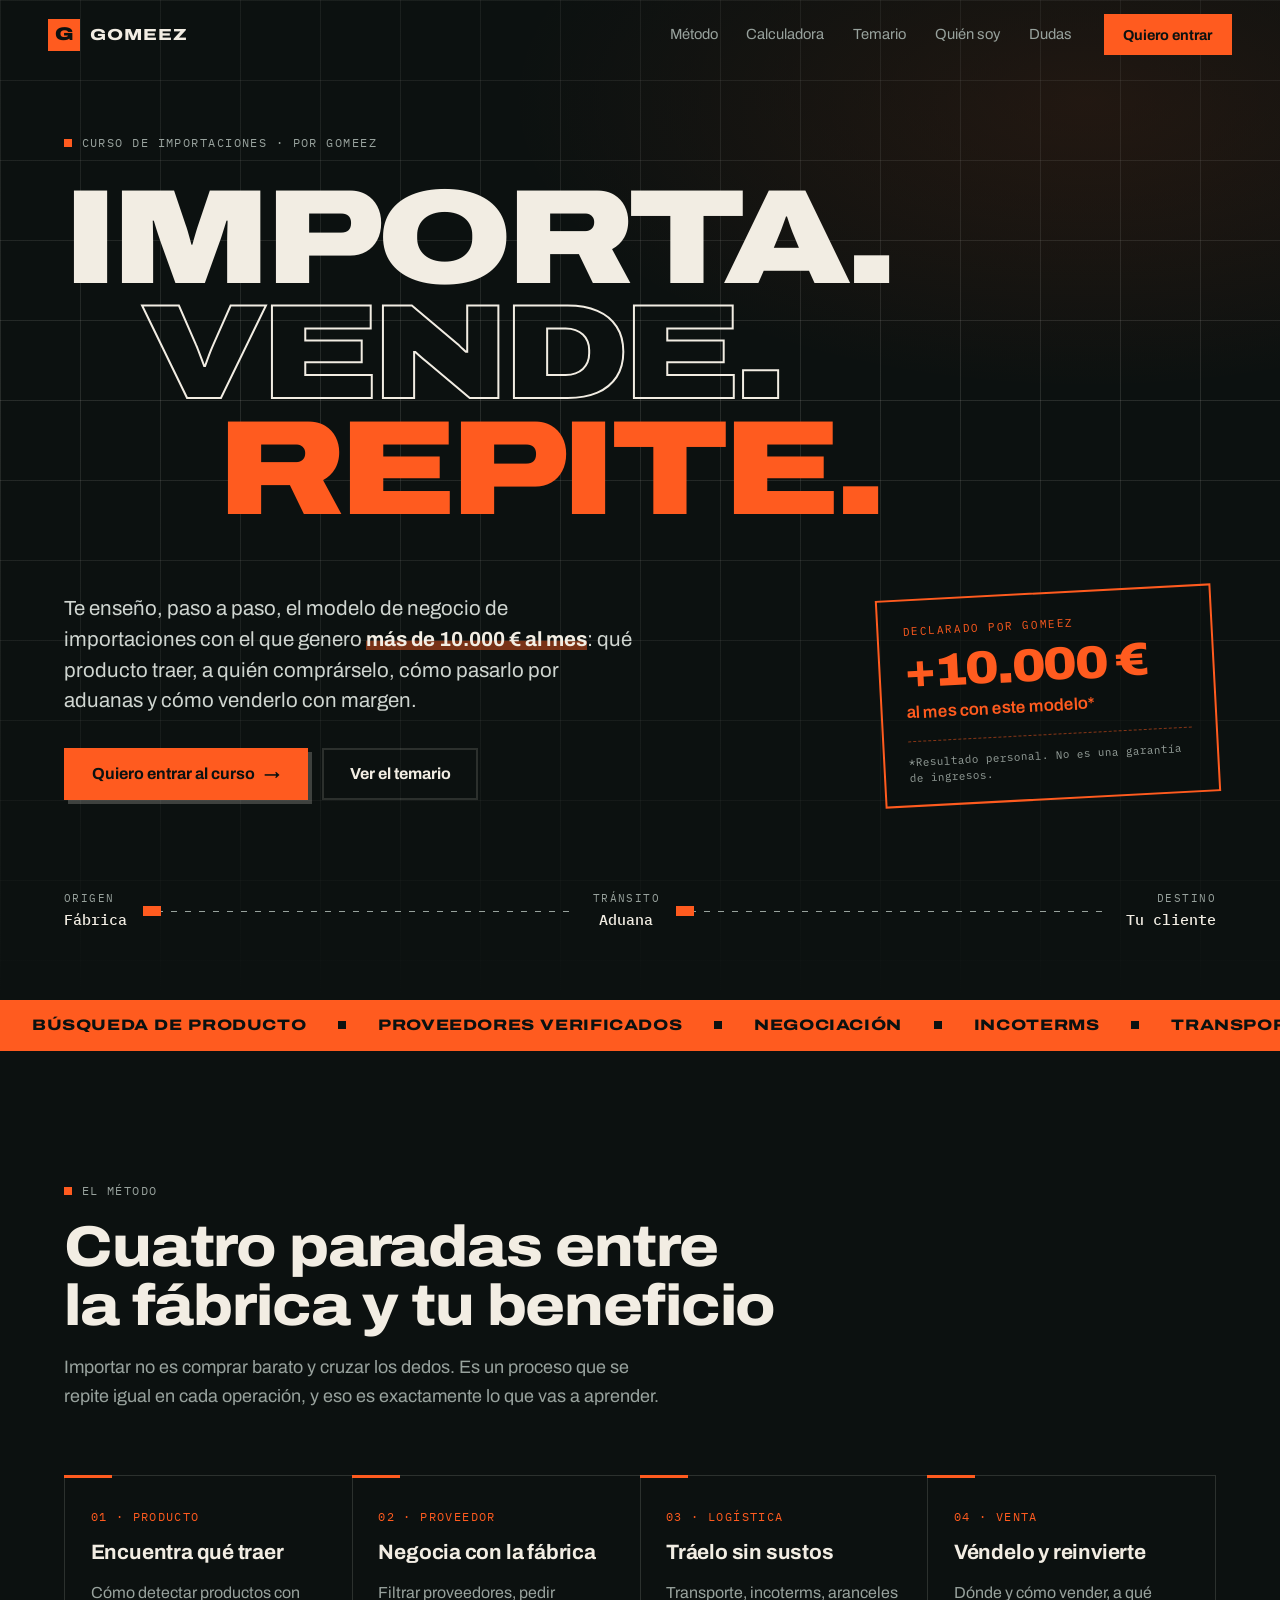
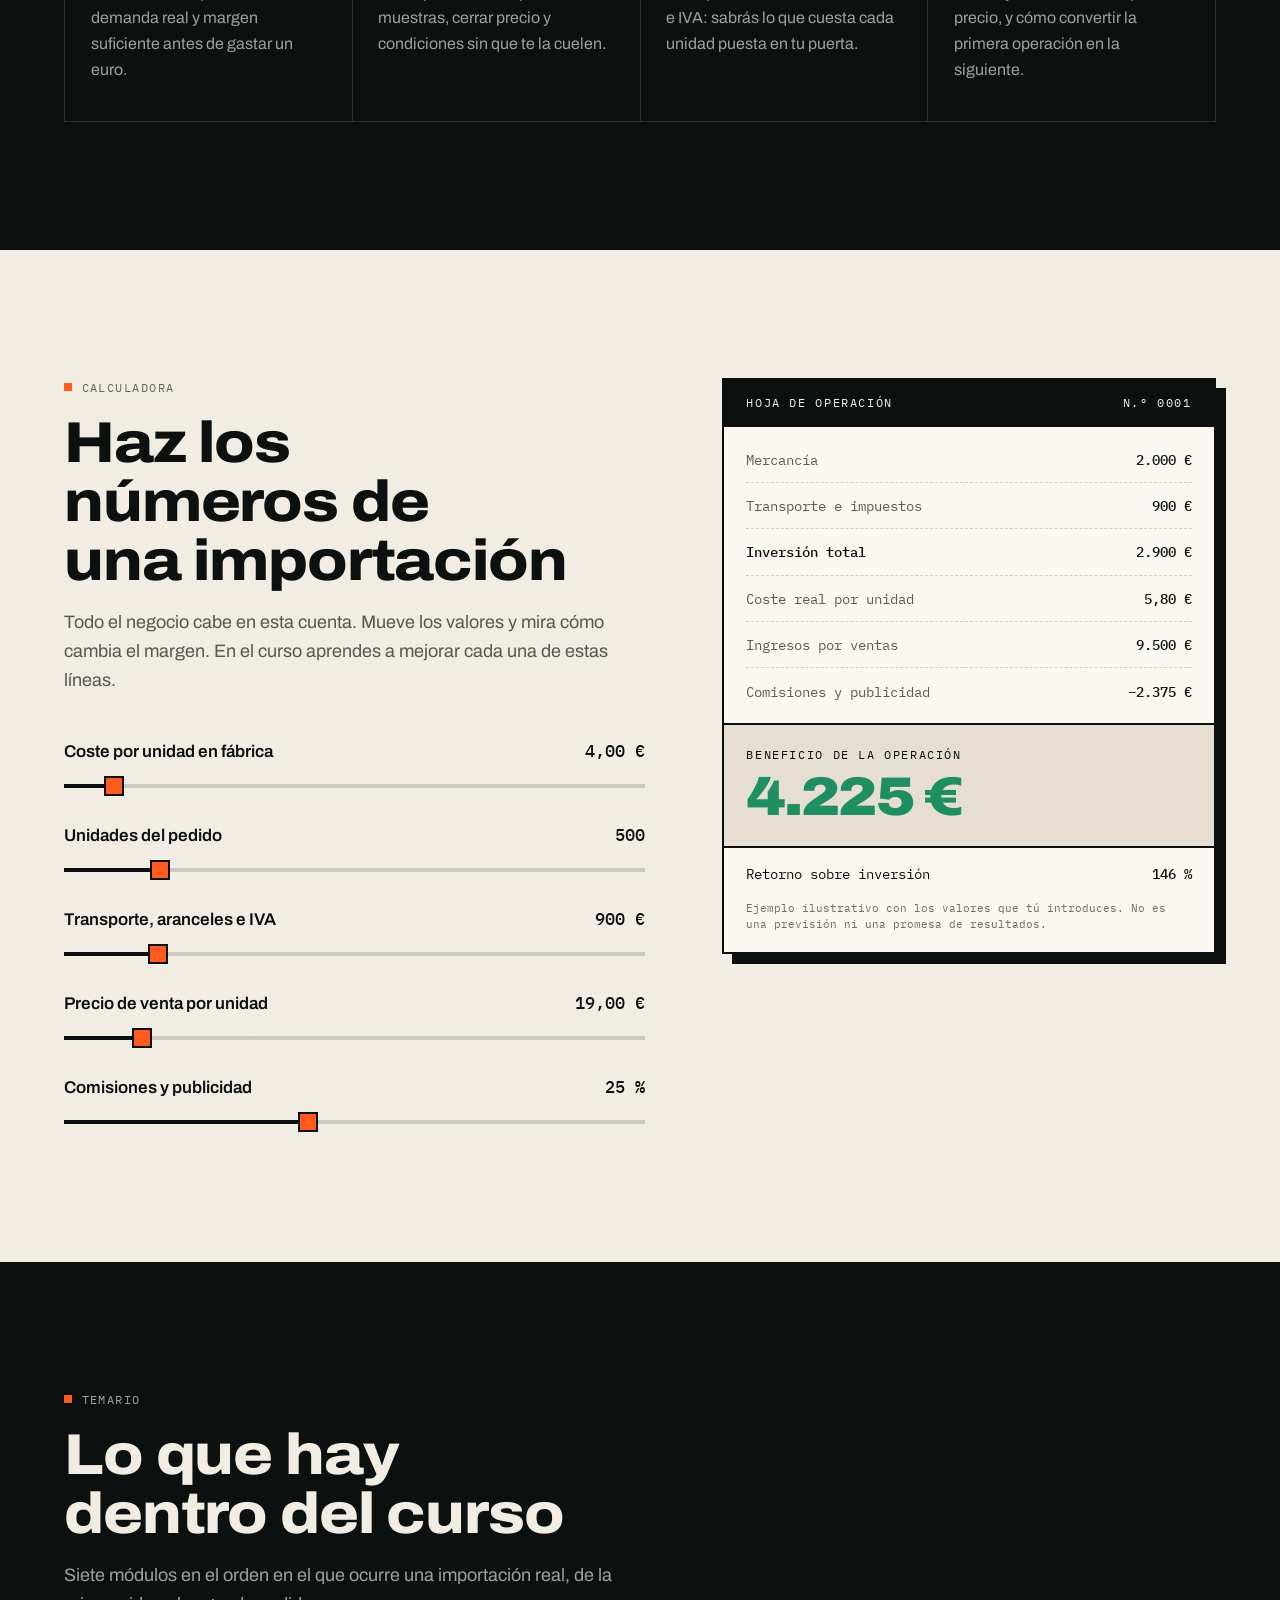
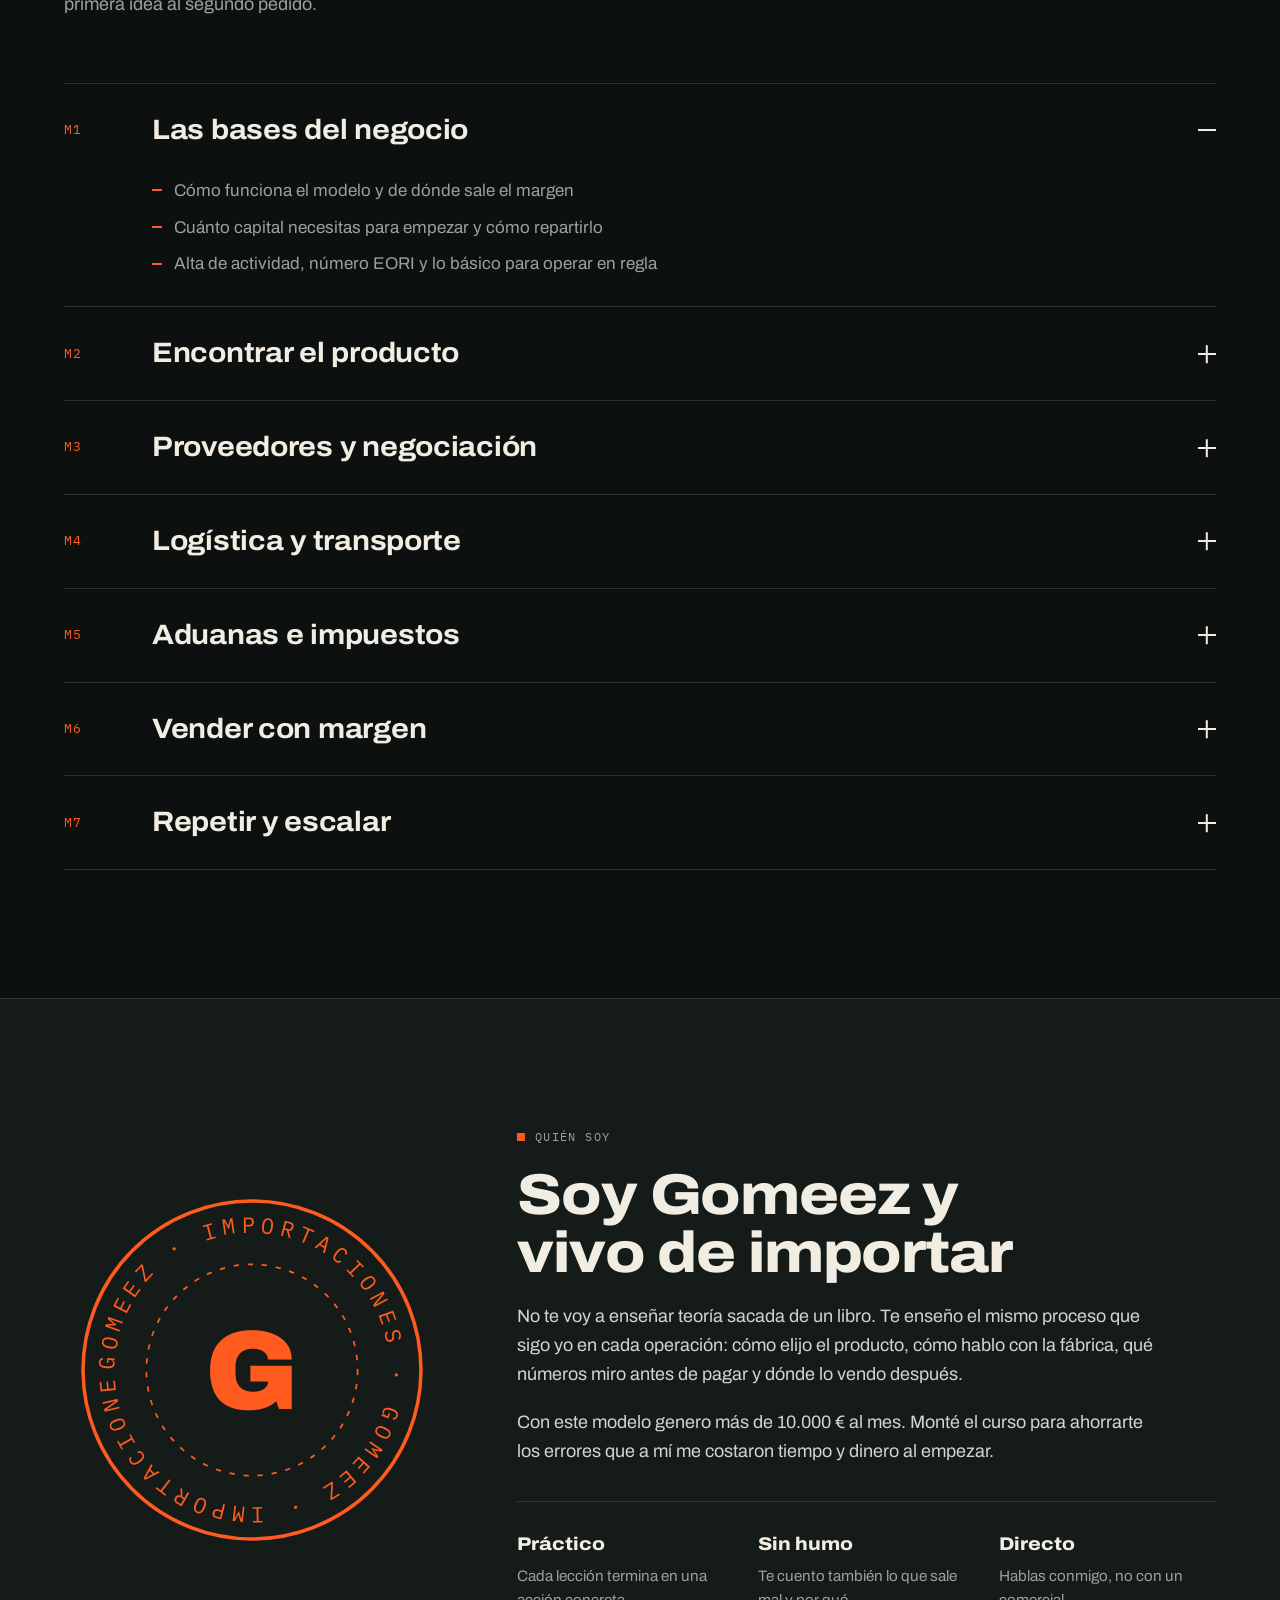
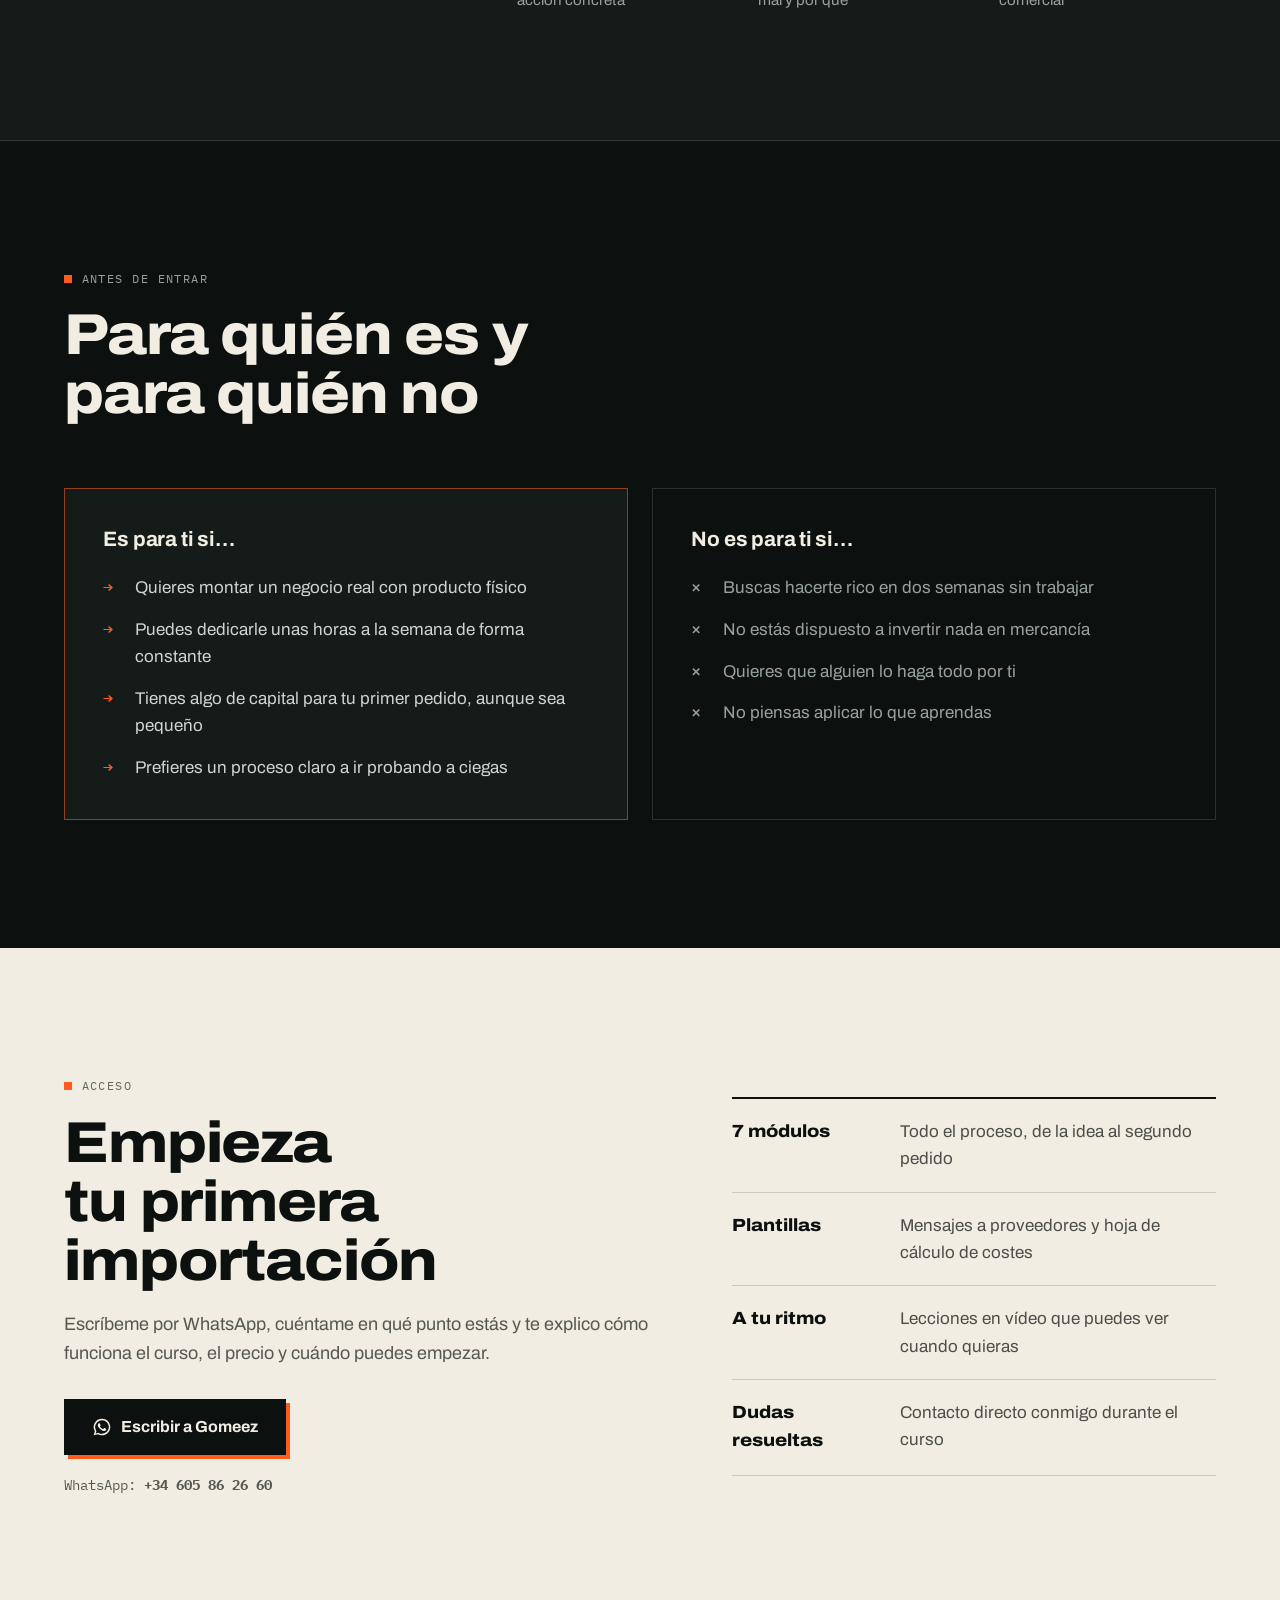
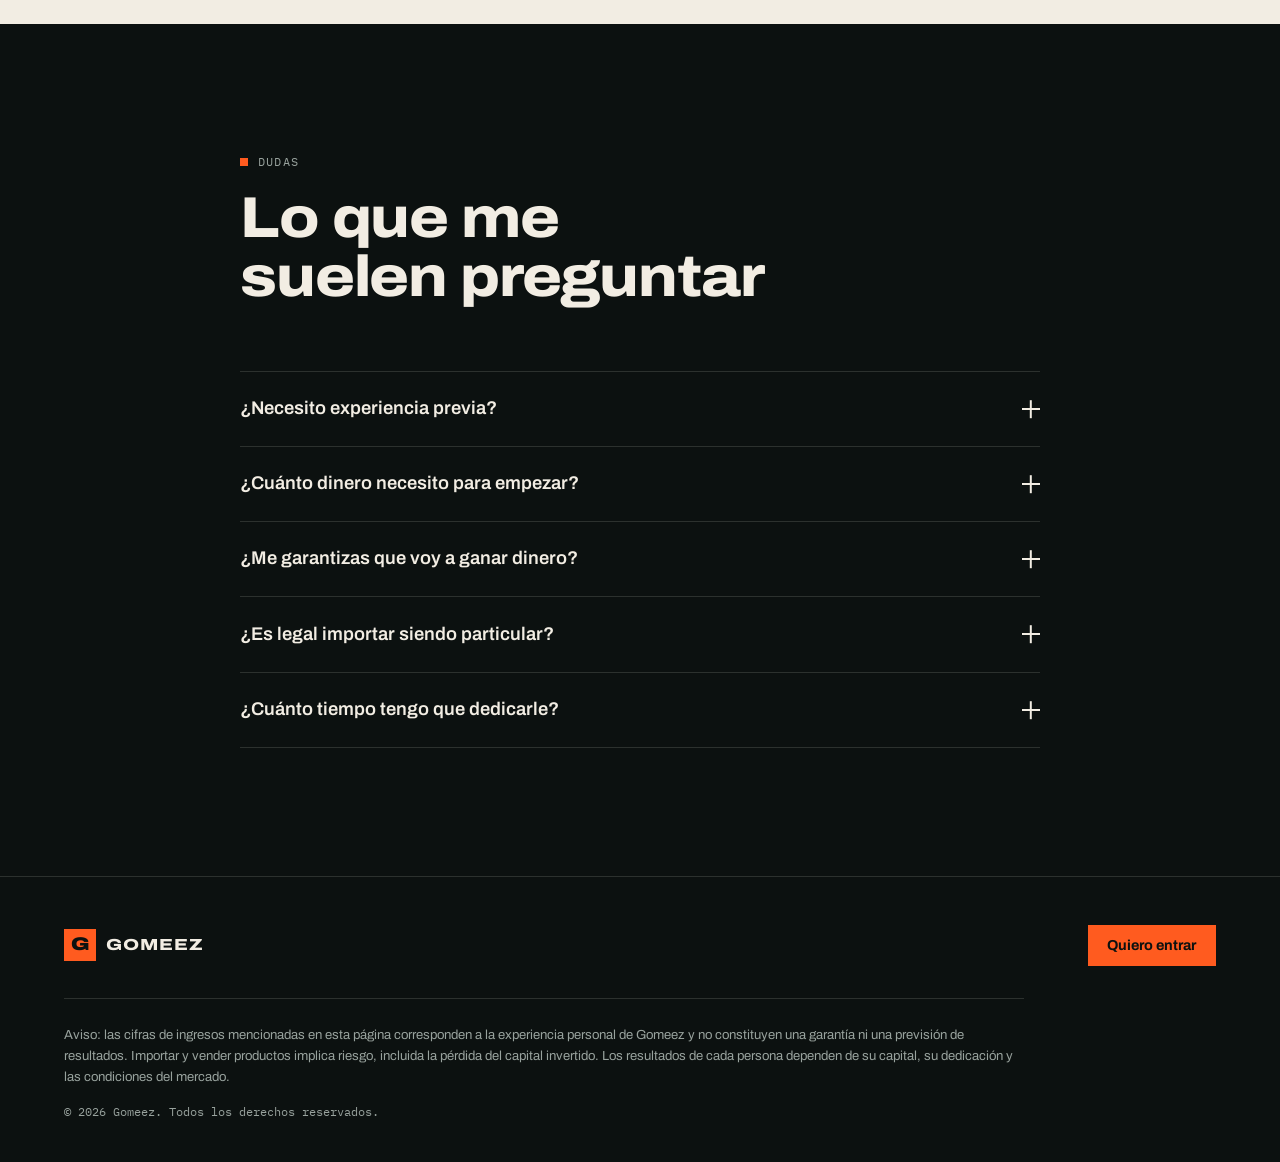
==== cursos/index.html @ 80acf6b1 "Add Gomeez import course sales page under cursos/ Co-Authored-By: Claude Fable 5.2 <noreply@anthropi" ====
<!DOCTYPE html>
<html lang="es">
<head>
  <meta charset="utf-8">
  <meta name="viewport" content="width=device-width, initial-scale=1">
  <title>Gomeez — Curso de importaciones</title>
  <meta name="description" content="Aprende con Gomeez el modelo de negocio de importaciones paso a paso: encontrar producto, negociar con proveedores, logística, aduanas y venta.">
  <meta name="theme-color" content="#0c1110">
  <meta property="og:title" content="Gomeez — Curso de importaciones">
  <meta property="og:description" content="El modelo de importaciones de Gomeez, explicado paso a paso: del proveedor a la venta.">
  <meta property="og:type" content="website">
  <meta property="og:locale" content="es_ES">
  <link rel="icon" href="data:image/svg+xml,%3Csvg xmlns='http://www.w3.org/2000/svg' viewBox='0 0 64 64'%3E%3Crect width='64' height='64' rx='10' fill='%23ff5b1f'/%3E%3Cpath d='M44 24a14 14 0 1 0 2 12H32' fill='none' stroke='%230c1110' stroke-width='7'/%3E%3C/svg%3E">
  <link rel="preconnect" href="https://fonts.googleapis.com">
  <link rel="preconnect" href="https://fonts.gstatic.com" crossorigin>
  <link href="https://fonts.googleapis.com/css2?family=Archivo:wdth,wght@62..125,400..900&family=IBM+Plex+Mono:wght@400;500&display=swap" rel="stylesheet">
  <link rel="stylesheet" href="styles.css">
  <script>document.documentElement.classList.add('js');</script>
</head>
<body>
  <header class="nav" id="nav">
    <a class="logo" href="#inicio" aria-label="Gomeez, inicio">
      <span class="logo-mark" aria-hidden="true">G</span>
      <span class="logo-word">GOMEEZ</span>
    </a>
    <nav class="nav-links" id="navLinks" aria-label="Principal">
      <a href="#metodo">Método</a>
      <a href="#calculadora">Calculadora</a>
      <a href="#temario">Temario</a>
      <a href="#gomeez">Quién soy</a>
      <a href="#faq">Dudas</a>
    </nav>
    <a class="btn btn-sm nav-cta" href="#acceso">Quiero entrar</a>
    <button class="burger" id="burger" aria-label="Abrir menú" aria-expanded="false" aria-controls="navLinks"><span></span><span></span></button>
  </header>

  <main>
    <!-- HERO -->
    <section class="hero" id="inicio">
      <div class="wrap">
        <p class="tag reveal"><span class="dot"></span>Curso de importaciones · por Gomeez</p>
        <h1 class="reveal">
          <span class="h1-line">Importa.</span>
          <span class="h1-line h1-out">Vende.</span>
          <span class="h1-line h1-acc">Repite.</span>
        </h1>

        <div class="hero-row">
          <div class="hero-copy reveal">
            <p class="lead">Te enseño, paso a paso, el modelo de negocio de importaciones con el que genero <strong>más de 10.000&nbsp;€ al mes</strong>: qué producto traer, a quién comprárselo, cómo pasarlo por aduanas y cómo venderlo con margen.</p>
            <div class="cta-row">
              <a class="btn" href="#acceso">Quiero entrar al curso <span aria-hidden="true">→</span></a>
              <a class="btn btn-ghost" href="#temario">Ver el temario</a>
            </div>
          </div>

          <aside class="stamp reveal" aria-label="Resultado de Gomeez">
            <p class="stamp-label">Declarado por Gomeez</p>
            <p class="stamp-num">+10.000&nbsp;€</p>
            <p class="stamp-unit">al mes con este modelo*</p>
            <p class="stamp-note">*Resultado personal. No es una garantía de ingresos.</p>
          </aside>
        </div>
      </div>

      <div class="route" aria-hidden="true">
        <div class="route-end"><span>ORIGEN</span><b>Fábrica</b></div>
        <div class="route-line"><i class="route-box"></i></div>
        <div class="route-mid"><span>TRÁNSITO</span><b>Aduana</b></div>
        <div class="route-line"><i class="route-box route-box-2"></i></div>
        <div class="route-end route-end-r"><span>DESTINO</span><b>Tu cliente</b></div>
      </div>
    </section>

    <!-- TICKER -->
    <div class="ticker" aria-hidden="true">
      <div class="ticker-track">
        <span>Búsqueda de producto</span><span>Proveedores verificados</span><span>Negociación</span><span>Incoterms</span><span>Transporte</span><span>Aduanas e IVA</span><span>Control de calidad</span><span>Canales de venta</span><span>Reinversión</span>
        <span>Búsqueda de producto</span><span>Proveedores verificados</span><span>Negociación</span><span>Incoterms</span><span>Transporte</span><span>Aduanas e IVA</span><span>Control de calidad</span><span>Canales de venta</span><span>Reinversión</span>
      </div>
    </div>

    <!-- MÉTODO -->
    <section class="section" id="metodo">
      <div class="wrap">
        <header class="sec-head reveal">
          <p class="tag"><span class="dot"></span>El método</p>
          <h2>Cuatro paradas entre la fábrica y tu beneficio</h2>
          <p class="sec-lead">Importar no es comprar barato y cruzar los dedos. Es un proceso que se repite igual en cada operación, y eso es exactamente lo que vas a aprender.</p>
        </header>

        <ol class="stops">
          <li class="stop reveal">
            <span class="stop-code">01 · PRODUCTO</span>
            <h3>Encuentra qué traer</h3>
            <p>Cómo detectar productos con demanda real y margen suficiente antes de gastar un euro.</p>
          </li>
          <li class="stop reveal">
            <span class="stop-code">02 · PROVEEDOR</span>
            <h3>Negocia con la fábrica</h3>
            <p>Filtrar proveedores, pedir muestras, cerrar precio y condiciones sin que te la cuelen.</p>
          </li>
          <li class="stop reveal">
            <span class="stop-code">03 · LOGÍSTICA</span>
            <h3>Tráelo sin sustos</h3>
            <p>Transporte, incoterms, aranceles e IVA: sabrás lo que cuesta cada unidad puesta en tu puerta.</p>
          </li>
          <li class="stop reveal">
            <span class="stop-code">04 · VENTA</span>
            <h3>Véndelo y reinvierte</h3>
            <p>Dónde y cómo vender, a qué precio, y cómo convertir la primera operación en la siguiente.</p>
          </li>
        </ol>
      </div>
    </section>

    <!-- CALCULADORA -->
    <section class="section paper" id="calculadora">
      <div class="wrap calc-grid">
        <div class="calc-intro reveal">
          <p class="tag tag-ink"><span class="dot"></span>Calculadora</p>
          <h2>Haz los números de una importación</h2>
          <p class="sec-lead">Todo el negocio cabe en esta cuenta. Mueve los valores y mira cómo cambia el margen. En el curso aprendes a mejorar cada una de estas líneas.</p>

          <form class="calc-form" id="calcForm" novalidate>
            <label>
              <span>Coste por unidad en fábrica</span>
              <output id="oCost">4,00 €</output>
              <input type="range" id="iCost" min="0.5" max="50" step="0.5" value="4">
            </label>
            <label>
              <span>Unidades del pedido</span>
              <output id="oUnits">500</output>
              <input type="range" id="iUnits" min="50" max="3000" step="50" value="500">
            </label>
            <label>
              <span>Transporte, aranceles e IVA</span>
              <output id="oShip">900 €</output>
              <input type="range" id="iShip" min="0" max="6000" step="50" value="900">
            </label>
            <label>
              <span>Precio de venta por unidad</span>
              <output id="oPrice">19,00 €</output>
              <input type="range" id="iPrice" min="1" max="150" step="0.5" value="19">
            </label>
            <label>
              <span>Comisiones y publicidad</span>
              <output id="oFees">25 %</output>
              <input type="range" id="iFees" min="0" max="60" step="1" value="25">
            </label>
          </form>
        </div>

        <div class="manifest reveal" aria-live="polite">
          <div class="manifest-head">
            <span>HOJA DE OPERACIÓN</span>
            <span>N.º 0001</span>
          </div>
          <dl>
            <div><dt>Mercancía</dt><dd id="rGoods">2.000 €</dd></div>
            <div><dt>Transporte e impuestos</dt><dd id="rShip">900 €</dd></div>
            <div class="sum"><dt>Inversión total</dt><dd id="rInvest">2.900 €</dd></div>
            <div><dt>Coste real por unidad</dt><dd id="rLanded">5,80 €</dd></div>
            <div><dt>Ingresos por ventas</dt><dd id="rRevenue">9.500 €</dd></div>
            <div><dt>Comisiones y publicidad</dt><dd id="rFees">−2.375 €</dd></div>
          </dl>
          <div class="manifest-total">
            <span>Beneficio de la operación</span>
            <strong id="rProfit">4.225 €</strong>
          </div>
          <div class="manifest-foot">
            <span>Retorno sobre inversión</span>
            <b id="rRoi">146 %</b>
          </div>
          <p class="manifest-note">Ejemplo ilustrativo con los valores que tú introduces. No es una previsión ni una promesa de resultados.</p>
        </div>
      </div>
    </section>

    <!-- TEMARIO -->
    <section class="section" id="temario">
      <div class="wrap">
        <header class="sec-head reveal">
          <p class="tag"><span class="dot"></span>Temario</p>
          <h2>Lo que hay dentro del curso</h2>
          <p class="sec-lead">Siete módulos en el orden en el que ocurre una importación real, de la primera idea al segundo pedido.</p>
        </header>

        <div class="modules">
          <details class="module reveal" open>
            <summary><span class="m-num">M1</span><span class="m-title">Las bases del negocio</span><span class="m-ico" aria-hidden="true"></span></summary>
            <ul>
              <li>Cómo funciona el modelo y de dónde sale el margen</li>
              <li>Cuánto capital necesitas para empezar y cómo repartirlo</li>
              <li>Alta de actividad, número EORI y lo básico para operar en regla</li>
            </ul>
          </details>
          <details class="module reveal">
            <summary><span class="m-num">M2</span><span class="m-title">Encontrar el producto</span><span class="m-ico" aria-hidden="true"></span></summary>
            <ul>
              <li>Criterios para elegir: demanda, competencia, peso y margen</li>
              <li>Productos que conviene evitar al principio</li>
              <li>Validar la idea antes de hacer el primer pedido</li>
            </ul>
          </details>
          <details class="module reveal">
            <summary><span class="m-num">M3</span><span class="m-title">Proveedores y negociación</span><span class="m-ico" aria-hidden="true"></span></summary>
            <ul>
              <li>Dónde buscar fábricas y cómo distinguirlas de intermediarios</li>
              <li>Muestras, cantidades mínimas y precio por volumen</li>
              <li>Formas de pago seguras y señales de estafa</li>
            </ul>
          </details>
          <details class="module reveal">
            <summary><span class="m-num">M4</span><span class="m-title">Logística y transporte</span><span class="m-ico" aria-hidden="true"></span></summary>
            <ul>
              <li>Marítimo, aéreo o exprés: cuándo compensa cada uno</li>
              <li>Incoterms explicados sin jerga</li>
              <li>Trabajar con un transitario y controlar la calidad en origen</li>
            </ul>
          </details>
          <details class="module reveal">
            <summary><span class="m-num">M5</span><span class="m-title">Aduanas e impuestos</span><span class="m-ico" aria-hidden="true"></span></summary>
            <ul>
              <li>Aranceles, IVA de importación y cómo calcularlos antes de comprar</li>
              <li>Documentación y certificados que te pueden pedir</li>
              <li>Errores que retienen la mercancía y cómo evitarlos</li>
            </ul>
          </details>
          <details class="module reveal">
            <summary><span class="m-num">M6</span><span class="m-title">Vender con margen</span><span class="m-ico" aria-hidden="true"></span></summary>
            <ul>
              <li>Canales de venta: marketplaces, tienda propia y venta al por mayor</li>
              <li>Fijar el precio y presentar el producto</li>
              <li>Primeras ventas y atención al cliente</li>
            </ul>
          </details>
          <details class="module reveal">
            <summary><span class="m-num">M7</span><span class="m-title">Repetir y escalar</span><span class="m-ico" aria-hidden="true"></span></summary>
            <ul>
              <li>Leer los números de una operación y decidir la siguiente</li>
              <li>Reinvertir, ampliar catálogo y mejorar condiciones con el proveedor</li>
              <li>Organizarte para que el negocio no dependa de tu tiempo</li>
            </ul>
          </details>
        </div>
      </div>
    </section>

    <!-- QUIÉN SOY -->
    <section class="section about" id="gomeez">
      <div class="wrap about-grid">
        <div class="seal reveal" aria-hidden="true">
          <svg viewBox="0 0 200 200">
            <defs><path id="sealPath" d="M100 100m-78 0a78 78 0 1 1 156 0a78 78 0 1 1-156 0"/></defs>
            <circle cx="100" cy="100" r="96" fill="none" stroke="currentColor" stroke-width="2"/>
            <circle cx="100" cy="100" r="60" fill="none" stroke="currentColor" stroke-width="1" stroke-dasharray="3 5"/>
            <text><textPath href="#sealPath">GOMEEZ · IMPORTACIONES · GOMEEZ · IMPORTACIONES · </textPath></text>
            <text x="100" y="122" text-anchor="middle" class="seal-g">G</text>
          </svg>
        </div>
        <div class="about-copy reveal">
          <p class="tag"><span class="dot"></span>Quién soy</p>
          <h2>Soy Gomeez y vivo de importar</h2>
          <p>No te voy a enseñar teoría sacada de un libro. Te enseño el mismo proceso que sigo yo en cada operación: cómo elijo el producto, cómo hablo con la fábrica, qué números miro antes de pagar y dónde lo vendo después.</p>
          <p>Con este modelo genero más de 10.000&nbsp;€ al mes. Monté el curso para ahorrarte los errores que a mí me costaron tiempo y dinero al empezar.</p>
          <ul class="facts">
            <li><b>Práctico</b><span>Cada lección termina en una acción concreta</span></li>
            <li><b>Sin humo</b><span>Te cuento también lo que sale mal y por qué</span></li>
            <li><b>Directo</b><span>Hablas conmigo, no con un comercial</span></li>
          </ul>
        </div>
      </div>
    </section>

    <!-- PARA QUIÉN -->
    <section class="section fit" id="para-quien">
      <div class="wrap">
        <header class="sec-head reveal">
          <p class="tag"><span class="dot"></span>Antes de entrar</p>
          <h2>Para quién es y para quién no</h2>
        </header>
        <div class="fit-grid">
          <div class="fit-card fit-yes reveal">
            <h3>Es para ti si…</h3>
            <ul>
              <li>Quieres montar un negocio real con producto físico</li>
              <li>Puedes dedicarle unas horas a la semana de forma constante</li>
              <li>Tienes algo de capital para tu primer pedido, aunque sea pequeño</li>
              <li>Prefieres un proceso claro a ir probando a ciegas</li>
            </ul>
          </div>
          <div class="fit-card fit-no reveal">
            <h3>No es para ti si…</h3>
            <ul>
              <li>Buscas hacerte rico en dos semanas sin trabajar</li>
              <li>No estás dispuesto a invertir nada en mercancía</li>
              <li>Quieres que alguien lo haga todo por ti</li>
              <li>No piensas aplicar lo que aprendas</li>
            </ul>
          </div>
        </div>
      </div>
    </section>

    <!-- ACCESO -->
    <section class="section paper access" id="acceso">
      <div class="wrap access-grid">
        <div class="reveal">
          <p class="tag tag-ink"><span class="dot"></span>Acceso</p>
          <h2>Empieza tu primera importación</h2>
          <p class="sec-lead">Escríbeme por WhatsApp, cuéntame en qué punto estás y te explico cómo funciona el curso, el precio y cuándo puedes empezar.</p>
          <div class="cta-row">
            <a class="btn btn-ink" target="_blank" rel="noopener"
               href="https://wa.me/34605862660?text=Hola%20Gomeez%2C%20quiero%20informaci%C3%B3n%20sobre%20el%20curso%20de%20importaciones.">
              <svg viewBox="0 0 24 24" width="20" height="20" aria-hidden="true"><path fill="currentColor" d="M12 2a10 10 0 0 0-8.6 15.1L2 22l5-1.3A10 10 0 1 0 12 2zm0 18.2a8.200 8.200 0 0 1-4.200-1.150l-.3-.18-3 .79.8-2.900-.2-.3A8.200 8.200 0 1 1 12 20.200zm4.500-6.100c-.25-.120-1.460-.720-1.690-.800-.230-.080-.390-.120-.560.120-.160.250-.640.800-.780.970-.140.160-.290.180-.540.060a6.700 6.700 0 0 1-1.980-1.220 7.400 7.400 0 0 1-1.370-1.700c-.140-.250-.020-.380.110-.500.110-.110.250-.290.370-.430.120-.140.160-.250.250-.410.080-.160.040-.310-.020-.430-.060-.120-.560-1.340-.760-1.840-.200-.480-.410-.420-.560-.420h-.480a.920.920 0 0 0-.660.310 2.800 2.800 0 0 0-.870 2.070c0 1.220.890 2.400 1.010 2.560.120.160 1.750 2.670 4.240 3.740.590.260 1.050.410 1.410.520.590.190 1.130.160 1.560.100.480-.070 1.460-.600 1.670-1.170.200-.580.200-1.070.140-1.170-.060-.110-.220-.170-.470-.290z"/></svg>
              Escribir a Gomeez
            </a>
          </div>
          <p class="access-phone">WhatsApp: <b>+34 605 86 26 60</b></p>
        </div>

        <ul class="includes reveal">
          <li><b>7 módulos</b><span>Todo el proceso, de la idea al segundo pedido</span></li>
          <li><b>Plantillas</b><span>Mensajes a proveedores y hoja de cálculo de costes</span></li>
          <li><b>A tu ritmo</b><span>Lecciones en vídeo que puedes ver cuando quieras</span></li>
          <li><b>Dudas resueltas</b><span>Contacto directo conmigo durante el curso</span></li>
        </ul>
      </div>
    </section>

    <!-- FAQ -->
    <section class="section" id="faq">
      <div class="wrap faq-wrap">
        <header class="sec-head reveal">
          <p class="tag"><span class="dot"></span>Dudas</p>
          <h2>Lo que me suelen preguntar</h2>
        </header>
        <div class="faqs">
          <details class="faq reveal">
            <summary>¿Necesito experiencia previa?<span class="m-ico" aria-hidden="true"></span></summary>
            <p>No. El curso empieza desde cero y sigue el orden de una importación real, así que cada módulo se apoya en el anterior.</p>
          </details>
          <details class="faq reveal">
            <summary>¿Cuánto dinero necesito para empezar?<span class="m-ico" aria-hidden="true"></span></summary>
            <p>Depende del producto que elijas. En el primer módulo vemos cómo calcular tu presupuesto y cómo hacer un primer pedido pequeño para aprender sin arriesgar de más.</p>
          </details>
          <details class="faq reveal">
            <summary>¿Me garantizas que voy a ganar dinero?<span class="m-ico" aria-hidden="true"></span></summary>
            <p>No, y desconfía de quien lo haga. Te enseño el método que yo uso; el resultado depende de tu producto, tu capital y del trabajo que le pongas.</p>
          </details>
          <details class="faq reveal">
            <summary>¿Es legal importar siendo particular?<span class="m-ico" aria-hidden="true"></span></summary>
            <p>Para vender de forma habitual necesitas estar dado de alta. En el curso vemos qué trámites hacen falta y en qué orden, para que operes en regla desde el principio.</p>
          </details>
          <details class="faq reveal">
            <summary>¿Cuánto tiempo tengo que dedicarle?<span class="m-ico" aria-hidden="true"></span></summary>
            <p>Puedes compaginarlo con tu trabajo o tus estudios. Lo importante es ser constante: unas pocas horas cada semana valen más que un fin de semana de atracón.</p>
          </details>
        </div>
      </div>
    </section>
  </main>

  <footer class="footer">
    <div class="wrap">
      <div class="footer-top">
        <a class="logo" href="#inicio"><span class="logo-mark" aria-hidden="true">G</span><span class="logo-word">GOMEEZ</span></a>
        <a class="btn btn-sm" href="#acceso">Quiero entrar</a>
      </div>
      <p class="legal">Aviso: las cifras de ingresos mencionadas en esta página corresponden a la experiencia personal de Gomeez y no constituyen una garantía ni una previsión de resultados. Importar y vender productos implica riesgo, incluida la pérdida del capital invertido. Los resultados de cada persona dependen de su capital, su dedicación y las condiciones del mercado.</p>
      <p class="copy">© <span id="year">2026</span> Gomeez. Todos los derechos reservados.</p>
    </div>
  </footer>

  <script src="main.js"></script>
</body>
</html>
---- cursos/styles.css ----
:root {
  --ink: #0c1110;
  --ink-2: #141b19;
  --ink-3: #1c2522;
  --paper: #f2ede3;
  --paper-2: #e6dfd1;
  --muted: #98a29d;
  --line: rgba(242, 237, 227, .14);
  --line-ink: rgba(12, 17, 16, .16);
  --acc: #ff5b1f;
  --acc-2: #ff7d4a;
  --ok: #1f8f63;
  --display: "Archivo", "Arial Black", system-ui, sans-serif;
  --body: "Archivo", system-ui, -apple-system, "Segoe UI", sans-serif;
  --mono: "IBM Plex Mono", ui-monospace, "SF Mono", Menlo, monospace;
  --pad: clamp(1.25rem, 4vw, 3rem);
}

*, *::before, *::after { box-sizing: border-box; }
html { scroll-behavior: smooth; scroll-padding-top: 5rem; -webkit-text-size-adjust: 100%; }
body {
  margin: 0;
  background: var(--ink);
  color: var(--paper);
  font-family: var(--body);
  font-size: 1.0625rem;
  line-height: 1.6;
  -webkit-font-smoothing: antialiased;
  overflow-x: hidden;
}
h1, h2, h3, p, ul, ol, dl, dd { margin: 0; }
ul, ol { padding: 0; list-style: none; }
a { color: inherit; text-decoration: none; }
strong, b { font-weight: 700; }
:focus-visible { outline: 2px solid var(--acc); outline-offset: 3px; }

.wrap { width: min(100%, 78rem); margin-inline: auto; padding-inline: var(--pad); }

/* ---------- Piezas comunes ---------- */
.tag {
  display: inline-flex; align-items: center; gap: .6rem;
  font-family: var(--mono); font-size: .75rem; letter-spacing: .12em; text-transform: uppercase;
  color: var(--muted);
}
.tag .dot { width: .5rem; height: .5rem; background: var(--acc); }
.tag-ink { color: rgba(12, 17, 16, .62); }

h2 {
  font-family: var(--display); font-weight: 800; font-stretch: 112%;
  font-size: clamp(2rem, 4.6vw, 3.6rem); line-height: 1.02; letter-spacing: -.02em;
  text-wrap: balance;
}
h3 { font-family: var(--display); font-weight: 700; font-size: 1.3rem; line-height: 1.2; letter-spacing: -.01em; }
.sec-head { display: grid; gap: 1.1rem; max-width: 46rem; margin-bottom: clamp(2.5rem, 5vw, 4rem); }
.sec-lead { color: var(--muted); font-size: 1.125rem; max-width: 38rem; }
.paper .sec-lead { color: rgba(12, 17, 16, .68); }

.section { padding-block: clamp(4.5rem, 10vw, 8.5rem); }
.paper { background: var(--paper); color: var(--ink); }

.btn {
  display: inline-flex; align-items: center; justify-content: center; gap: .6rem;
  padding: 1rem 1.6rem;
  background: var(--acc); color: var(--ink);
  font-weight: 700; font-size: 1rem; line-height: 1;
  border: 2px solid var(--acc); border-radius: 0;
  transition: transform .18s ease, background .18s ease, color .18s ease, box-shadow .18s ease;
  box-shadow: 4px 4px 0 0 rgba(242, 237, 227, .22);
  cursor: pointer;
}
.btn:hover { transform: translate(-2px, -2px); box-shadow: 6px 6px 0 0 rgba(242, 237, 227, .3); }
.btn:active { transform: translate(2px, 2px); box-shadow: 0 0 0 0 transparent; }
.btn-sm { padding: .7rem 1.1rem; font-size: .9rem; box-shadow: none; }
.btn-sm:hover { box-shadow: none; transform: none; background: var(--acc-2); border-color: var(--acc-2); }
.btn-ghost { background: transparent; color: var(--paper); border-color: var(--line); box-shadow: none; }
.btn-ghost:hover { border-color: var(--paper); box-shadow: none; transform: none; }
.btn-ink { background: var(--ink); color: var(--paper); border-color: var(--ink); box-shadow: 4px 4px 0 0 var(--acc); }
.btn-ink:hover { box-shadow: 6px 6px 0 0 var(--acc); }
.cta-row { display: flex; flex-wrap: wrap; gap: .9rem; }

/* ---------- Nav ---------- */
.nav {
  position: fixed; inset: 0 0 auto 0; z-index: 50;
  display: flex; align-items: center; gap: 2rem;
  padding: .9rem var(--pad);
  transition: background .25s ease, border-color .25s ease;
  border-bottom: 1px solid transparent;
}
.nav.scrolled { background: rgba(12, 17, 16, .86); backdrop-filter: blur(12px); border-bottom-color: var(--line); }
.logo { display: inline-flex; align-items: center; gap: .65rem; }
.logo-mark {
  display: grid; place-items: center; width: 2rem; height: 2rem;
  background: var(--acc); color: var(--ink);
  font-family: var(--display); font-weight: 900; font-stretch: 125%; font-size: 1.15rem;
}
.logo-word { font-family: var(--display); font-weight: 800; font-stretch: 125%; letter-spacing: .06em; font-size: 1rem; }
.nav-links { display: flex; gap: 1.8rem; margin-left: auto; font-size: .92rem; color: var(--muted); }
.nav-links a { transition: color .15s ease; }
.nav-links a:hover { color: var(--paper); }
.burger { display: none; }

/* ---------- Hero ---------- */
.hero {
  position: relative;
  padding-top: clamp(6.5rem, 10vw, 8rem);
  background:
    linear-gradient(var(--line) 1px, transparent 1px) 0 0 / 100% 5rem,
    linear-gradient(90deg, var(--line) 1px, transparent 1px) 0 0 / 5rem 100%,
    radial-gradient(60rem 30rem at 85% 10%, rgba(255, 91, 31, .16), transparent 60%),
    var(--ink);
  background-blend-mode: normal;
}
.hero::after {
  content: ""; position: absolute; inset: 0; pointer-events: none;
  background: linear-gradient(180deg, rgba(12, 17, 16, .55), rgba(12, 17, 16, .15) 40%, var(--ink) 100%);
}
.hero > * { position: relative; z-index: 1; }

h1 {
  margin-top: 1.6rem;
  font-family: var(--display); font-weight: 900; font-stretch: 125%;
  font-size: clamp(2.9rem, 11.5vw, 8.4rem);
  line-height: .86; letter-spacing: -.035em; text-transform: uppercase;
}
.h1-line { display: block; }
.h1-out { color: transparent; -webkit-text-stroke: 2px var(--paper); padding-left: clamp(0rem, 6vw, 7rem); }
.h1-acc { color: var(--acc); padding-left: clamp(0rem, 12vw, 14rem); }

.hero-row {
  display: grid; grid-template-columns: minmax(0, 1.25fr) minmax(0, .75fr);
  gap: clamp(2rem, 5vw, 5rem); align-items: end;
  margin-top: clamp(2.5rem, 5vw, 4rem);
}
.lead { font-size: clamp(1.1rem, 1.6vw, 1.35rem); line-height: 1.5; color: #cfd5d0; max-width: 36rem; }
.lead strong { color: var(--paper); box-shadow: inset 0 -.45em 0 rgba(255, 91, 31, .45); }
.hero-copy .cta-row { margin-top: 2rem; }

.stamp {
  justify-self: end; width: min(100%, 21rem);
  padding: 1.4rem 1.5rem 1.2rem;
  border: 2px solid var(--acc); color: var(--acc);
  transform: rotate(-3deg);
  background: rgba(12, 17, 16, .6);
}
.stamp-label { font-family: var(--mono); font-size: .7rem; letter-spacing: .14em; text-transform: uppercase; }
.stamp-num { font-family: var(--display); font-weight: 900; font-stretch: 110%; font-size: clamp(2.3rem, 3.6vw, 3rem); line-height: 1; letter-spacing: -.03em; margin-top: .5rem; white-space: nowrap; }
.stamp-unit { font-weight: 600; margin-top: .25rem; }
.stamp-note { font-family: var(--mono); font-size: .68rem; line-height: 1.45; color: var(--muted); margin-top: .9rem; padding-top: .8rem; border-top: 1px dashed rgba(255, 91, 31, .5); }

.route {
  display: grid; grid-template-columns: auto 1fr auto 1fr auto; align-items: center; gap: 1rem;
  width: min(100%, 78rem); margin: clamp(3.5rem, 7vw, 6rem) auto 0; padding: 0 var(--pad) clamp(2.5rem, 5vw, 4rem);
  font-family: var(--mono);
}
.route span { display: block; font-size: .66rem; letter-spacing: .14em; color: var(--muted); }
.route b { font-size: .95rem; font-weight: 500; }
.route-end-r { text-align: right; }
.route-mid { text-align: center; }
.route-line { position: relative; height: 1px; background: repeating-linear-gradient(90deg, var(--muted) 0 6px, transparent 6px 14px); }
.route-box { position: absolute; top: -5px; left: 0; width: 18px; height: 10px; background: var(--acc); animation: travel 5s linear infinite; }
.route-box-2 { animation-delay: -2.5s; }
@keyframes travel { from { left: 0; opacity: 0; } 8% { opacity: 1; } 92% { opacity: 1; } to { left: calc(100% - 18px); opacity: 0; } }

/* ---------- Ticker ---------- */
.ticker { overflow: hidden; background: var(--acc); color: var(--ink); border-block: 2px solid var(--ink); }
.ticker-track { display: flex; width: max-content; animation: slide 38s linear infinite; }
.ticker span {
  display: inline-flex; align-items: center; gap: 2rem; padding: .85rem 0 .85rem 2rem;
  font-family: var(--display); font-weight: 800; font-stretch: 125%; font-size: .95rem; text-transform: uppercase; letter-spacing: .04em; white-space: nowrap;
}
.ticker span::after { content: ""; width: .5rem; height: .5rem; background: var(--ink); }
@keyframes slide { to { transform: translateX(-50%); } }

/* ---------- Método ---------- */
.stops { display: grid; grid-template-columns: repeat(4, 1fr); border-top: 1px solid var(--line); border-left: 1px solid var(--line); }
.stop {
  position: relative; padding: 2rem 1.6rem 2.4rem;
  border-right: 1px solid var(--line); border-bottom: 1px solid var(--line);
  display: grid; gap: .9rem; align-content: start;
  transition: background .2s ease;
}
.stop::before { content: ""; position: absolute; top: -1px; left: -1px; width: 3rem; height: 3px; background: var(--acc); transition: width .3s ease; }
.stop:hover { background: var(--ink-2); }
.stop:hover::before { width: calc(100% + 1px); }
.stop-code { font-family: var(--mono); font-size: .72rem; letter-spacing: .12em; color: var(--acc); }
.stop p { color: var(--muted); font-size: 1rem; }

/* ---------- Calculadora ---------- */
.calc-grid { display: grid; grid-template-columns: minmax(0, 1fr) minmax(0, .85fr); gap: clamp(2.5rem, 6vw, 6rem); align-items: start; }
.calc-intro { display: grid; gap: 1.1rem; }
.calc-form { display: grid; gap: 1.5rem; margin-top: 1.6rem; }
.calc-form label { display: grid; grid-template-columns: 1fr auto; gap: .55rem 1rem; align-items: baseline; }
.calc-form label span { font-weight: 600; }
.calc-form output { font-family: var(--mono); font-weight: 500; font-variant-numeric: tabular-nums; }
.calc-form input { grid-column: 1 / -1; }

input[type="range"] { -webkit-appearance: none; appearance: none; width: 100%; height: 1.5rem; background: transparent; cursor: pointer; margin: 0; }
input[type="range"]::-webkit-slider-runnable-track { height: 4px; background: linear-gradient(90deg, var(--ink) var(--fill, 50%), var(--line-ink) var(--fill, 50%)); }
input[type="range"]::-moz-range-track { height: 4px; background: var(--line-ink); }
input[type="range"]::-moz-range-progress { height: 4px; background: var(--ink); }
input[type="range"]::-webkit-slider-thumb { -webkit-appearance: none; width: 1.25rem; height: 1.25rem; margin-top: calc(-.625rem + 2px); background: var(--acc); border: 2px solid var(--ink); border-radius: 0; }
input[type="range"]::-moz-range-thumb { width: 1rem; height: 1rem; background: var(--acc); border: 2px solid var(--ink); border-radius: 0; }

.manifest {
  position: sticky; top: 6rem;
  background: #fbf8f1; border: 2px solid var(--ink);
  box-shadow: 10px 10px 0 0 var(--ink);
  font-family: var(--mono); font-size: .9rem;
}
.manifest-head { display: flex; justify-content: space-between; padding: .9rem 1.4rem; background: var(--ink); color: var(--paper); font-size: .72rem; letter-spacing: .14em; }
.manifest dl { padding: .6rem 1.4rem; }
.manifest dl div { display: flex; justify-content: space-between; gap: 1rem; padding: .7rem 0; border-bottom: 1px dashed var(--line-ink); }
.manifest dl div:last-child { border-bottom: 0; }
.manifest dt { color: rgba(12, 17, 16, .68); }
.manifest dd { font-weight: 500; font-variant-numeric: tabular-nums; white-space: nowrap; }
.manifest .sum dt, .manifest .sum dd { color: var(--ink); font-weight: 500; }
.manifest-total { display: grid; gap: .2rem; padding: 1.3rem 1.4rem; border-block: 2px solid var(--ink); background: var(--paper-2); }
.manifest-total span { font-size: .72rem; letter-spacing: .14em; text-transform: uppercase; }
.manifest-total strong { font-family: var(--display); font-weight: 900; font-stretch: 110%; font-size: clamp(2.4rem, 5vw, 3.4rem); line-height: 1.05; letter-spacing: -.03em; color: var(--ok); font-variant-numeric: tabular-nums; }
.manifest-total strong.neg { color: #c2330b; }
.manifest-foot { display: flex; justify-content: space-between; padding: .9rem 1.4rem; }
.manifest-foot b { font-weight: 500; }
.manifest-note { padding: 0 1.4rem 1.2rem; font-size: .7rem; line-height: 1.5; color: rgba(12, 17, 16, .6); }

/* ---------- Temario / FAQ ---------- */
.modules, .faqs { border-top: 1px solid var(--line); }
.module, .faq { border-bottom: 1px solid var(--line); }
summary { list-style: none; cursor: pointer; }
summary::-webkit-details-marker { display: none; }
.module summary { display: grid; grid-template-columns: 4.5rem 1fr auto; align-items: center; gap: 1rem; padding: 1.5rem 0; }
.m-num { font-family: var(--mono); font-size: .8rem; letter-spacing: .1em; color: var(--acc); }
.m-title { font-family: var(--display); font-weight: 700; font-stretch: 108%; font-size: clamp(1.2rem, 2.4vw, 1.75rem); letter-spacing: -.01em; transition: color .15s ease; }
summary:hover .m-title, .faq summary:hover { color: var(--acc); }
.m-ico { position: relative; width: 1.1rem; height: 1.1rem; flex: none; }
.m-ico::before, .m-ico::after { content: ""; position: absolute; left: 0; right: 0; top: 50%; height: 2px; margin-top: -1px; background: currentColor; transition: transform .25s ease; }
.m-ico::after { transform: rotate(90deg); }
details[open] .m-ico::after { transform: rotate(0deg); }
.module ul { display: grid; gap: .6rem; padding: 0 0 1.8rem 5.5rem; color: var(--muted); max-width: 48rem; }
.module li { position: relative; padding-left: 1.4rem; }
.module li::before { content: ""; position: absolute; left: 0; top: .72em; width: .6rem; height: 2px; background: var(--acc); }

.faq-wrap { max-width: 56rem; }
.faq summary { display: flex; justify-content: space-between; align-items: center; gap: 1.5rem; padding: 1.4rem 0; font-weight: 600; font-size: 1.15rem; transition: color .15s ease; }
.faq p { padding: 0 3rem 1.6rem 0; color: var(--muted); max-width: 44rem; }

/* ---------- Quién soy ---------- */
.about { background: var(--ink-2); border-block: 1px solid var(--line); }
.about-grid { display: grid; grid-template-columns: minmax(0, .7fr) minmax(0, 1.3fr); gap: clamp(2.5rem, 6vw, 6rem); align-items: center; }
.seal { color: var(--acc); max-width: 22rem; justify-self: center; width: 100%; }
.seal svg { display: block; width: 100%; height: auto; animation: spin 60s linear infinite; }
.seal text { fill: currentColor; font-family: var(--mono); font-size: 12.5px; letter-spacing: 3.2px; }
.seal .seal-g { font-family: var(--display); font-weight: 900; font-size: 64px; letter-spacing: 0; transform-origin: 100px 100px; animation: spin 60s linear infinite reverse; }
@keyframes spin { to { transform: rotate(360deg); } }
.about-copy { display: grid; gap: 1.2rem; }
.about-copy > p:not(.tag) { color: #cfd5d0; font-size: 1.125rem; max-width: 40rem; }
.facts { display: grid; grid-template-columns: repeat(3, 1fr); gap: 1.5rem; margin-top: 1rem; padding-top: 1.8rem; border-top: 1px solid var(--line); }
.facts b { display: block; font-family: var(--display); font-stretch: 112%; font-weight: 800; font-size: 1.15rem; }
.facts span { display: block; color: var(--muted); font-size: .95rem; margin-top: .25rem; }

/* ---------- Para quién ---------- */
.fit-grid { display: grid; grid-template-columns: 1fr 1fr; gap: 1.5rem; }
.fit-card { padding: clamp(1.6rem, 3vw, 2.5rem); border: 1px solid var(--line); }
.fit-yes { background: var(--ink-2); border-color: rgba(255, 91, 31, .55); }
.fit-card ul { display: grid; gap: .9rem; margin-top: 1.4rem; }
.fit-card li { position: relative; padding-left: 2rem; color: #cfd5d0; }
.fit-card li::before { position: absolute; left: 0; top: 0; font-family: var(--mono); font-weight: 500; }
.fit-yes li::before { content: "→"; color: var(--acc); }
.fit-no li { color: var(--muted); }
.fit-no li::before { content: "×"; color: var(--muted); }

/* ---------- Acceso ---------- */
.access-grid { display: grid; grid-template-columns: minmax(0, 1.1fr) minmax(0, .9fr); gap: clamp(2.5rem, 6vw, 6rem); align-items: center; }
.access-grid > div { display: grid; gap: 1.2rem; justify-items: start; }
.access .cta-row { margin-top: .8rem; }
.access-phone { font-family: var(--mono); font-size: .85rem; color: rgba(12, 17, 16, .68); }
.includes { border-top: 2px solid var(--ink); }
.includes li { display: grid; grid-template-columns: 9.5rem 1fr; gap: 1rem; padding: 1.2rem 0; border-bottom: 1px solid var(--line-ink); align-items: baseline; }
.includes b { font-family: var(--display); font-weight: 800; font-stretch: 112%; font-size: 1.1rem; }
.includes span { color: rgba(12, 17, 16, .72); }

/* ---------- Footer ---------- */
.footer { padding-block: 3rem 2.5rem; border-top: 1px solid var(--line); }
.footer-top { display: flex; justify-content: space-between; align-items: center; gap: 1rem; }
.legal { margin-top: 2rem; padding-top: 1.6rem; border-top: 1px solid var(--line); color: var(--muted); font-size: .82rem; line-height: 1.6; max-width: 60rem; }
.copy { margin-top: 1rem; font-family: var(--mono); font-size: .72rem; color: var(--muted); }

/* ---------- Aparición ---------- */
.js .reveal { opacity: 0; transform: translateY(18px); transition: opacity .6s ease, transform .6s ease; }
.js .reveal.in { opacity: 1; transform: none; }
.js .stamp.reveal { transform: rotate(-3deg) translateY(18px); }
.js .stamp.reveal.in { transform: rotate(-3deg); }

/* ---------- Responsive ---------- */
@media (max-width: 60rem) {
  .stops { grid-template-columns: 1fr 1fr; }
  .calc-grid, .about-grid, .access-grid { grid-template-columns: 1fr; }
  .manifest { position: static; }
  .seal { max-width: 13rem; justify-self: start; }
  .hero-row { grid-template-columns: 1fr; align-items: start; }
  .stamp { justify-self: start; }
}

@media (max-width: 47rem) {
  .nav { gap: 1rem; }
  .nav-cta { margin-left: auto; }
  .burger {
    display: grid; gap: 6px; place-content: center; width: 2.75rem; height: 2.75rem;
    background: transparent; border: 1px solid var(--line); cursor: pointer; padding: 0;
  }
  .burger span { display: block; width: 1.2rem; height: 2px; background: var(--paper); transition: transform .2s ease; }
  .burger[aria-expanded="true"] span:first-child { transform: translateY(4px) rotate(45deg); }
  .burger[aria-expanded="true"] span:last-child { transform: translateY(-4px) rotate(-45deg); }
  .nav-links {
    position: fixed; inset: 4.5rem 0 auto 0; margin: 0;
    flex-direction: column; gap: 0; padding: .5rem var(--pad) 1.5rem;
    background: var(--ink); border-bottom: 1px solid var(--line);
    font-size: 1.15rem; color: var(--paper);
    transform: translateY(-120%); visibility: hidden; transition: transform .25s ease, visibility .25s;
  }
  .nav-links.open { transform: none; visibility: visible; }
  .nav-links a { padding: .95rem 0; border-bottom: 1px solid var(--line); }
  .nav.menu-open { background: var(--ink); }

  .h1-out { -webkit-text-stroke-width: 1.5px; }
  .stops, .fit-grid, .facts { grid-template-columns: 1fr; }
  .route { grid-template-columns: auto 1fr auto; }
  .route-mid, .route-mid + .route-line { display: none; }
  .module summary { grid-template-columns: 2.6rem 1fr auto; }
  .module ul { padding-left: 0; }
  .faq p { padding-right: 0; }
  .includes li { grid-template-columns: 1fr; gap: .2rem; }
  .manifest { box-shadow: 6px 6px 0 0 var(--ink); }
  .cta-row .btn { flex: 1 1 100%; }
  .footer-top .btn { flex: none; }
}

@media (prefers-reduced-motion: reduce) {
  html { scroll-behavior: auto; }
  *, *::before, *::after { animation: none !important; transition: none !important; }
  .js .reveal { opacity: 1; transform: none; }
  .js .stamp.reveal { transform: rotate(-3deg); }
  .route-box { left: 45%; }
}
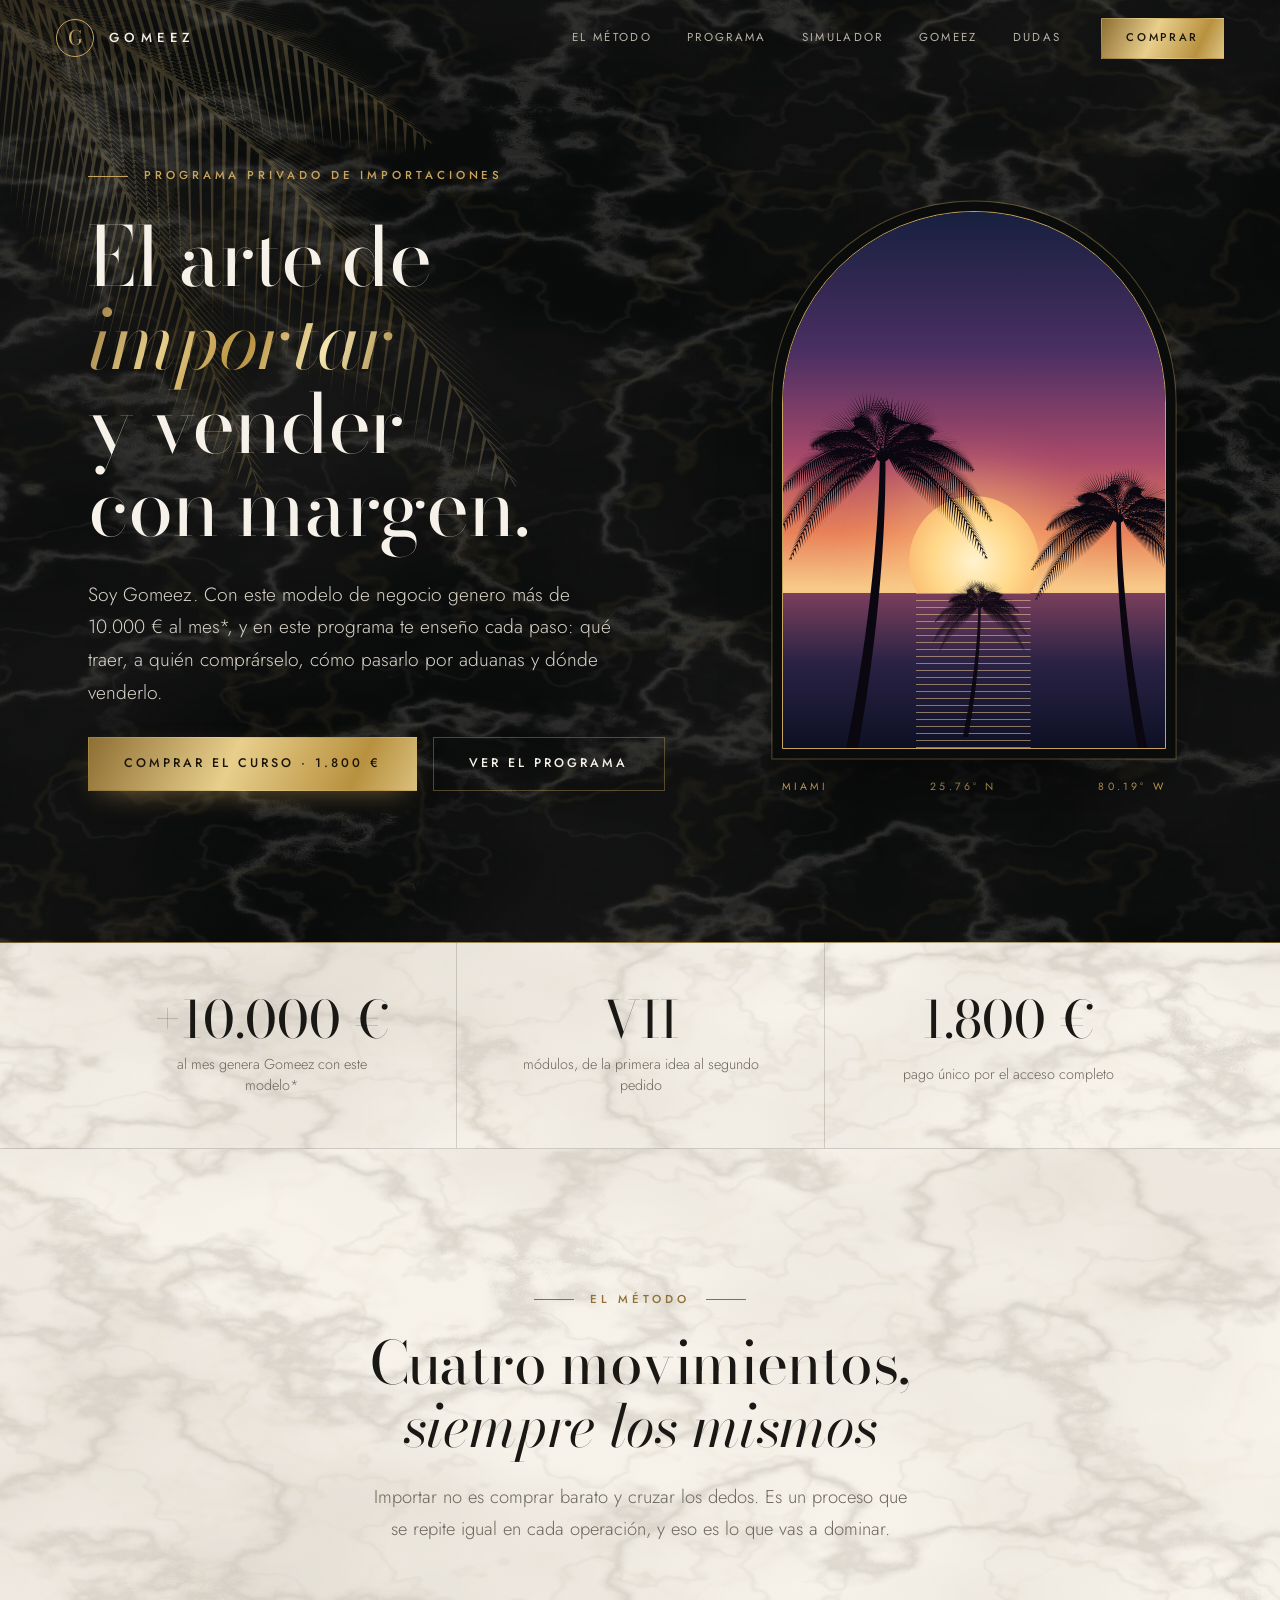
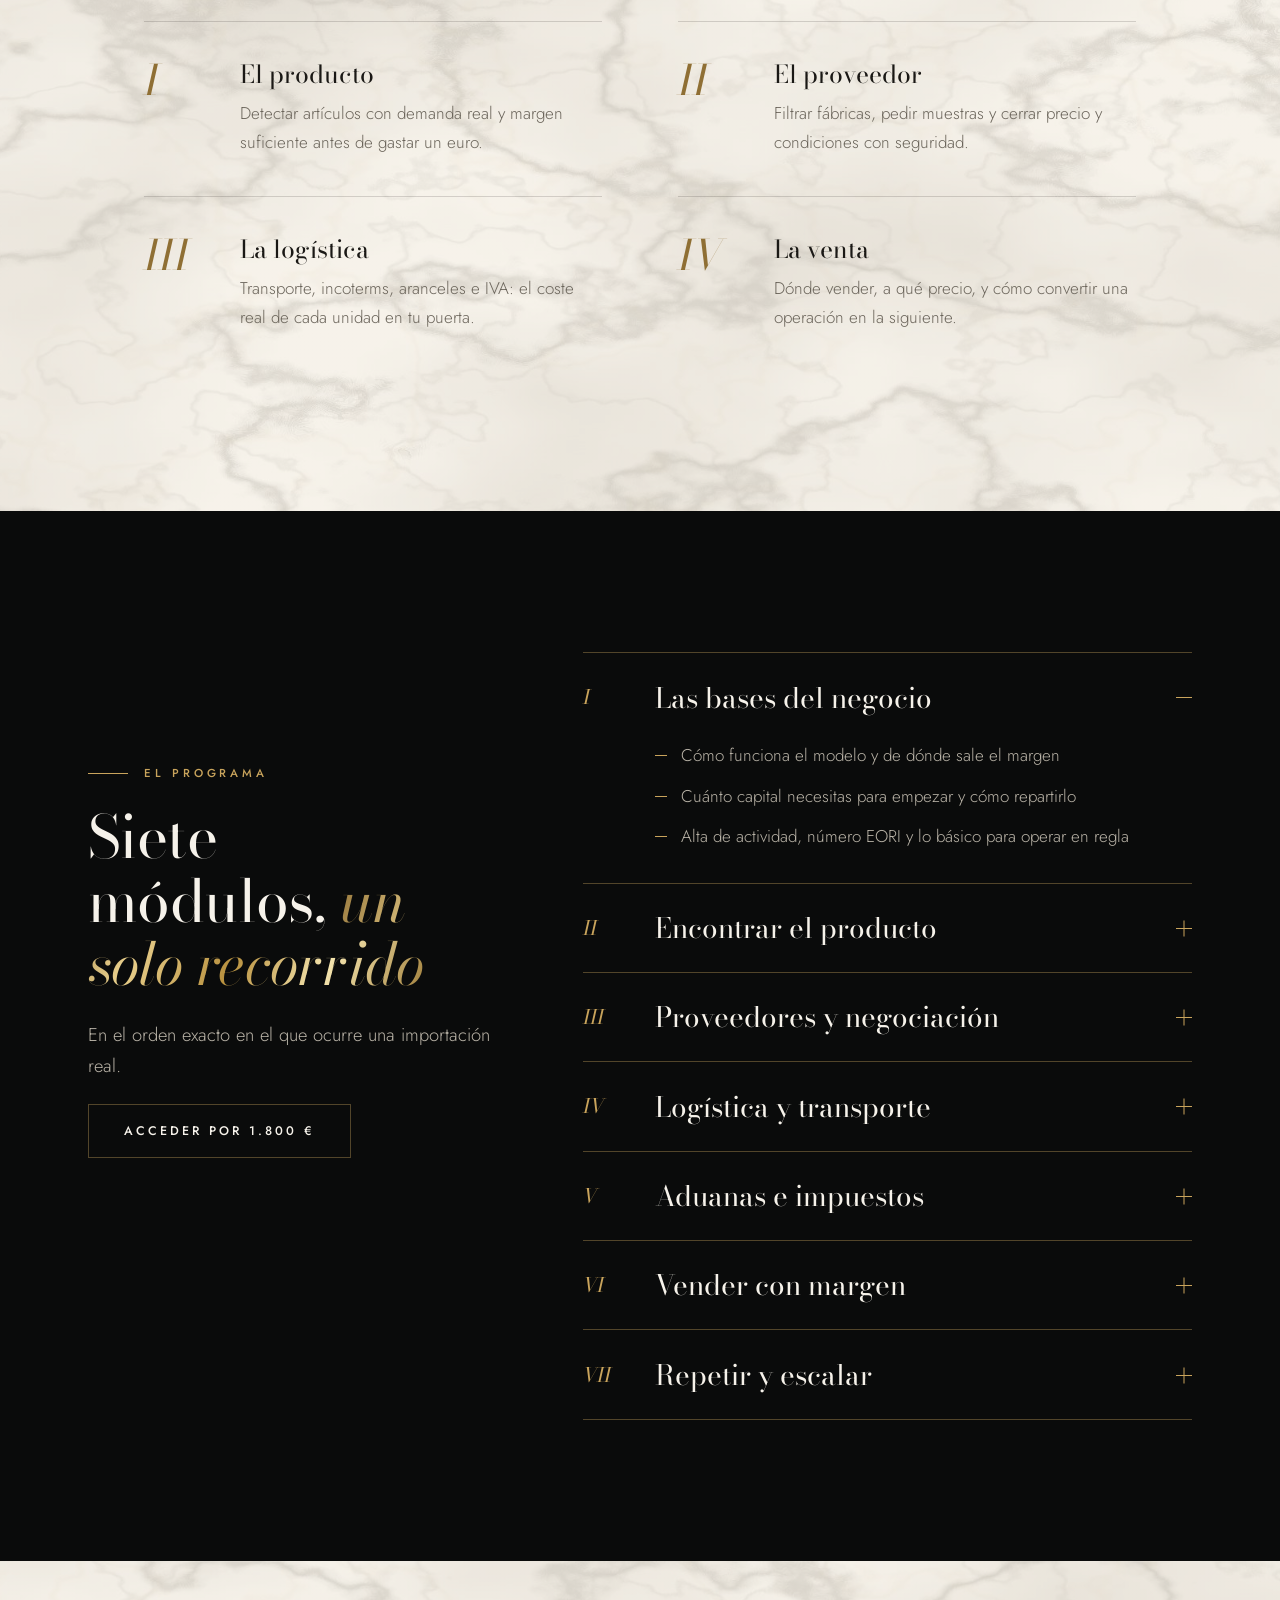
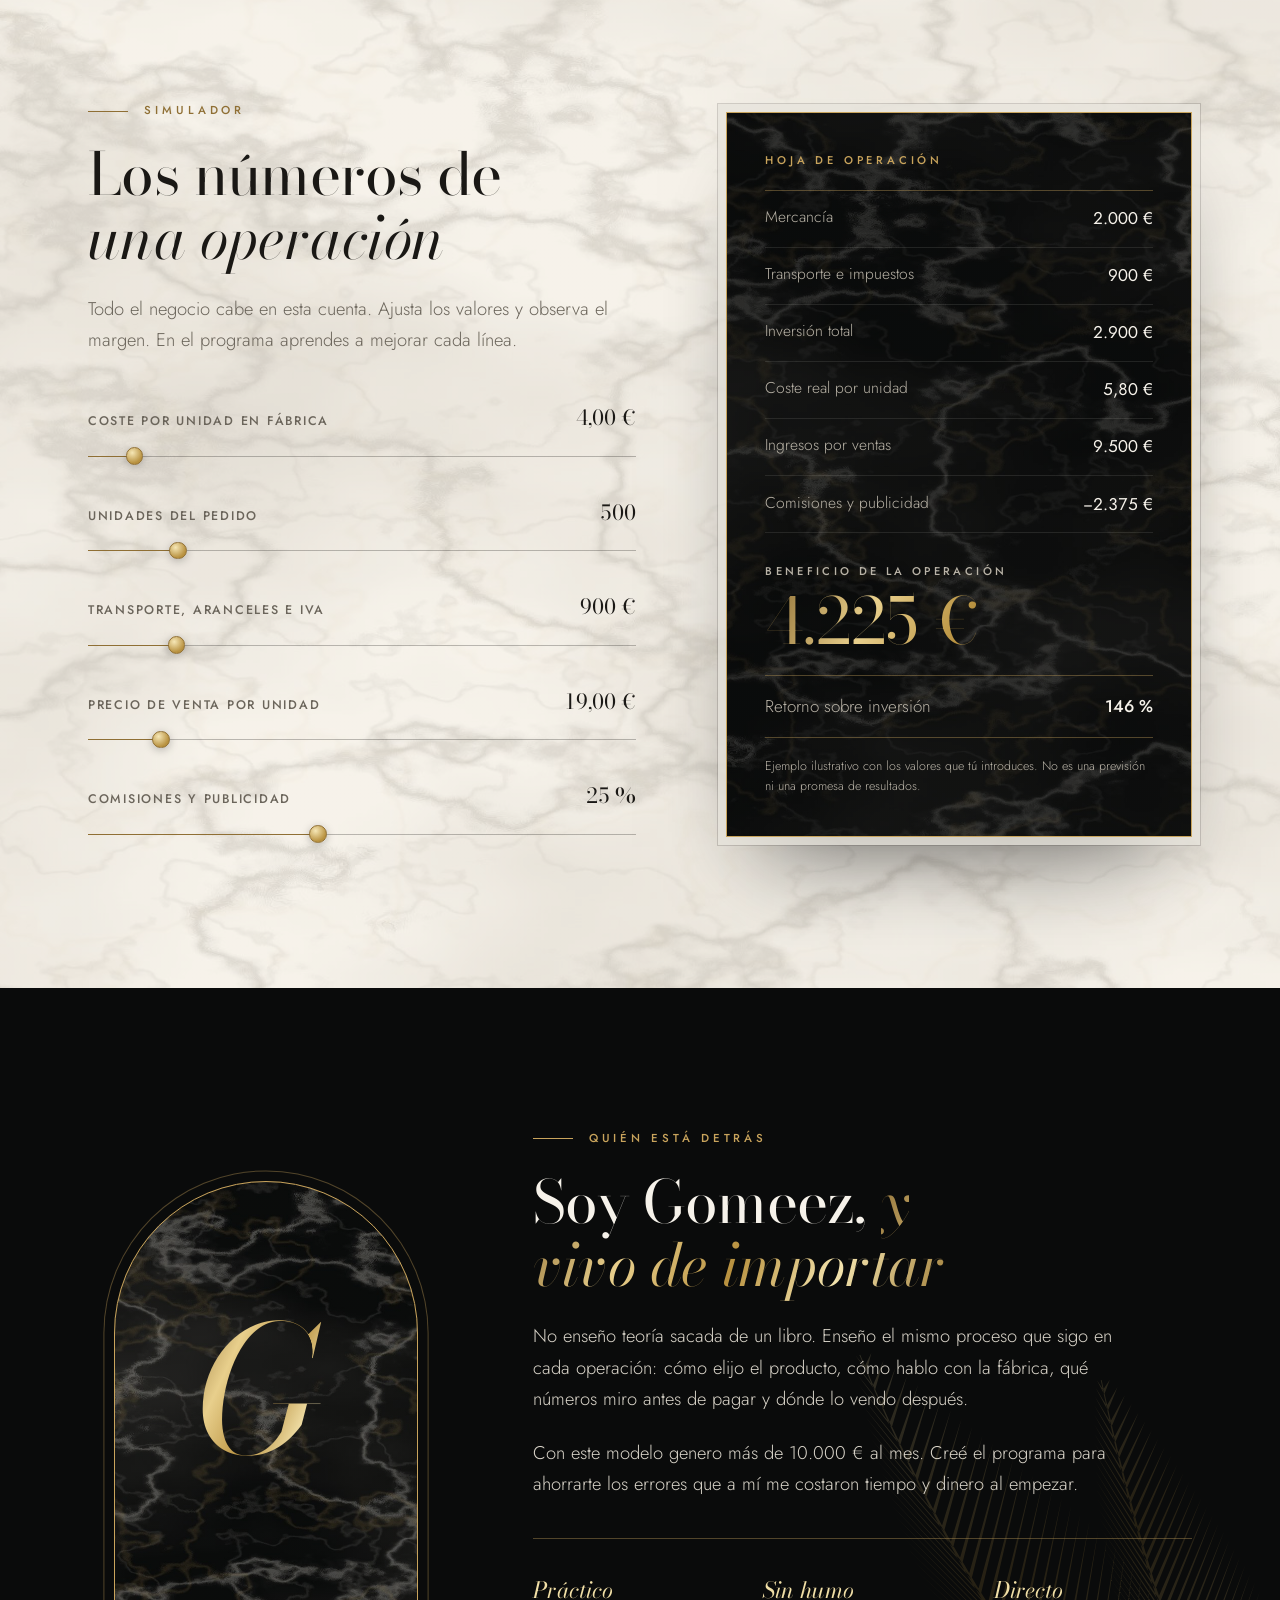
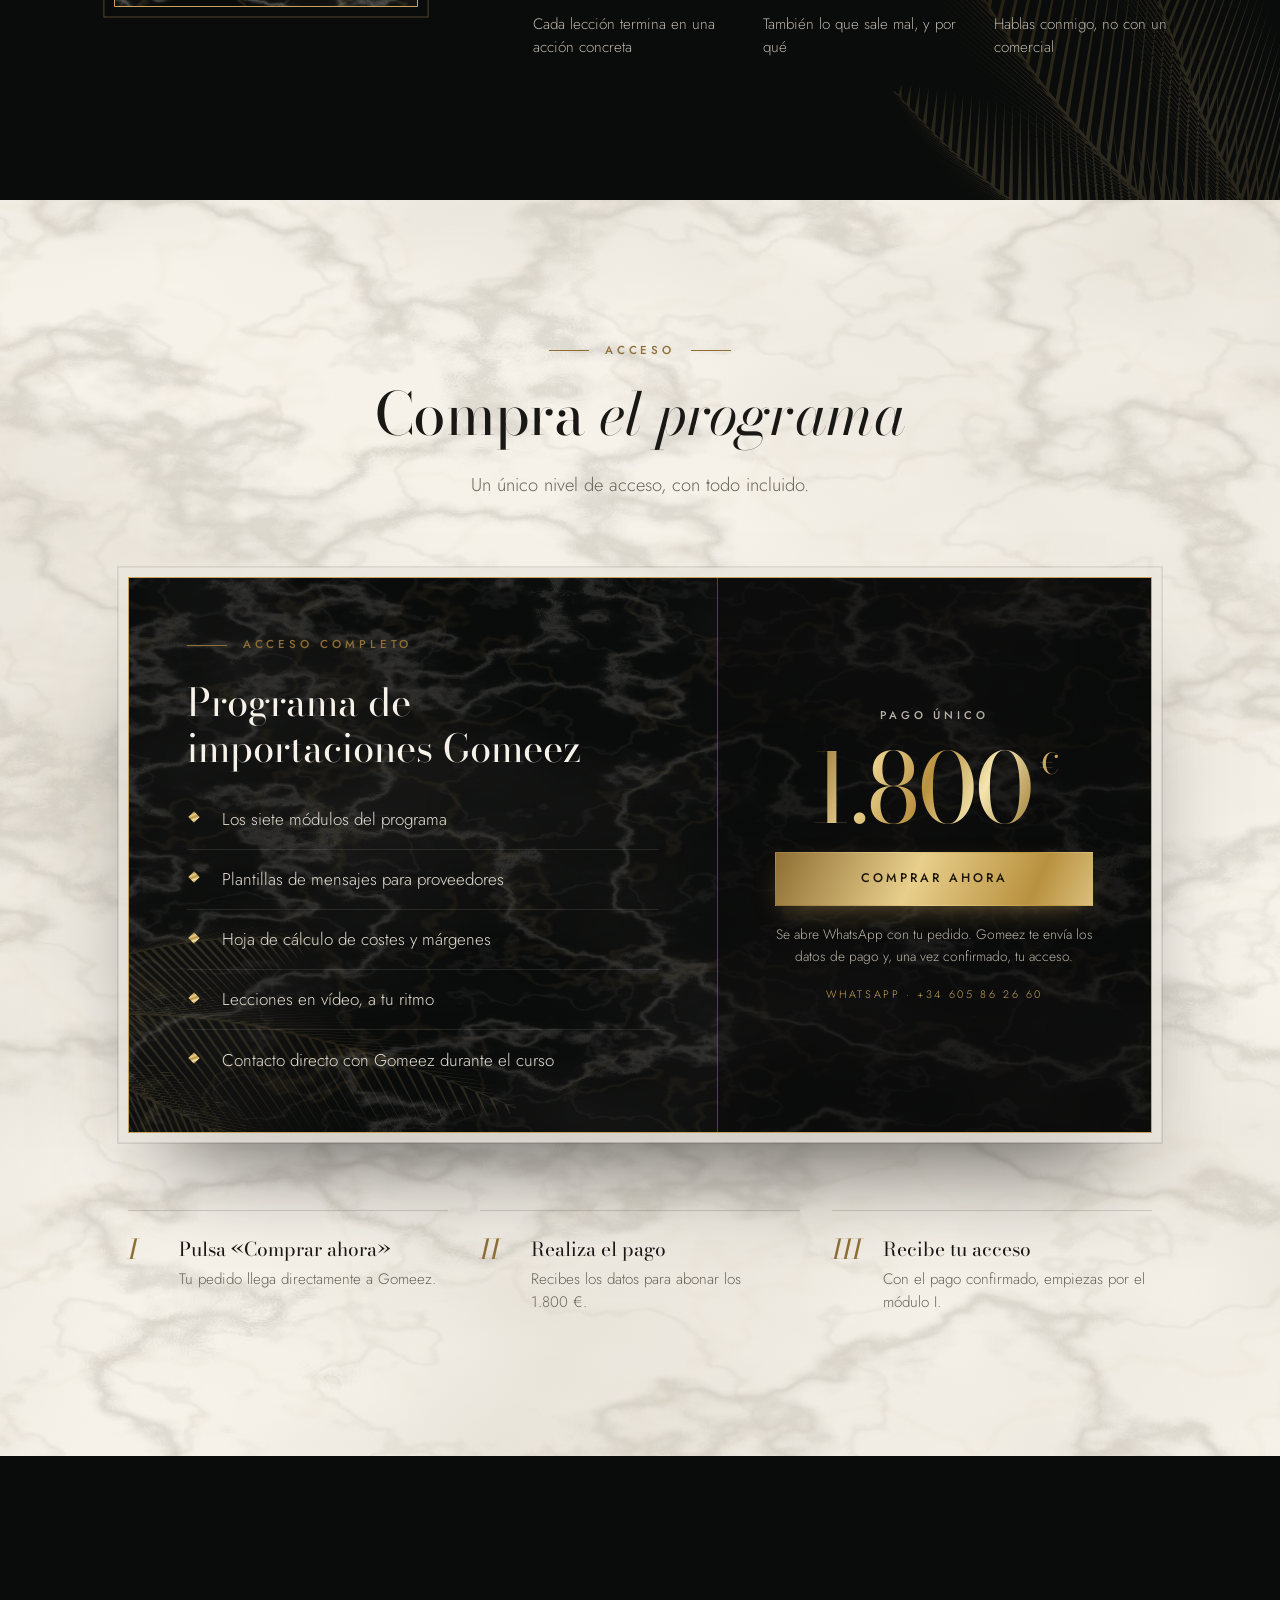
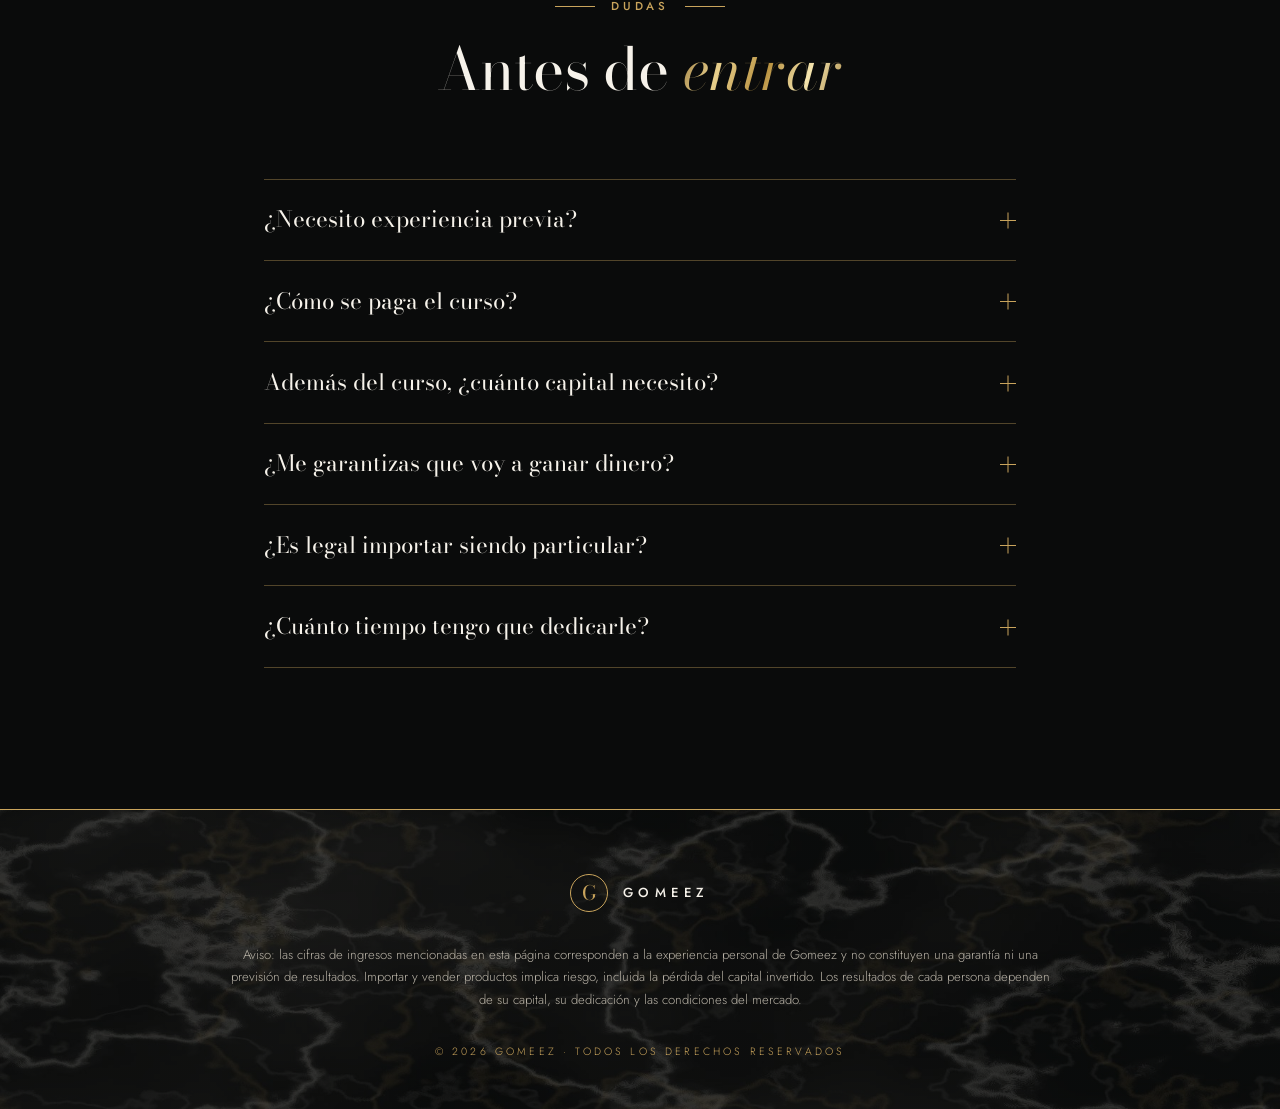
==== commit 6693bb0d: "Redesign Gomeez course page as luxury Miami theme with 1,800 € purchase section Co-Authored-By: Clau" ====
--- a/cursos/index.html
+++ b/cursos/index.html
@@ -3,17 +3,17 @@
 <head>
   <meta charset="utf-8">
   <meta name="viewport" content="width=device-width, initial-scale=1">
-  <title>Gomeez — Curso de importaciones</title>
-  <meta name="description" content="Aprende con Gomeez el modelo de negocio de importaciones paso a paso: encontrar producto, negociar con proveedores, logística, aduanas y venta.">
-  <meta name="theme-color" content="#0c1110">
-  <meta property="og:title" content="Gomeez — Curso de importaciones">
-  <meta property="og:description" content="El modelo de importaciones de Gomeez, explicado paso a paso: del proveedor a la venta.">
+  <title>Gomeez — Programa privado de importaciones</title>
+  <meta name="description" content="El programa de importaciones de Gomeez: producto, proveedores, logística, aduanas y venta. Acceso completo por 1.800 €.">
+  <meta name="theme-color" content="#0a0b0b">
+  <meta property="og:title" content="Gomeez — Programa privado de importaciones">
+  <meta property="og:description" content="El método de importaciones de Gomeez, de la fábrica a la venta. Acceso completo por 1.800 €.">
   <meta property="og:type" content="website">
   <meta property="og:locale" content="es_ES">
-  <link rel="icon" href="data:image/svg+xml,%3Csvg xmlns='http://www.w3.org/2000/svg' viewBox='0 0 64 64'%3E%3Crect width='64' height='64' rx='10' fill='%23ff5b1f'/%3E%3Cpath d='M44 24a14 14 0 1 0 2 12H32' fill='none' stroke='%230c1110' stroke-width='7'/%3E%3C/svg%3E">
+  <link rel="icon" href="data:image/svg+xml,%3Csvg xmlns='http://www.w3.org/2000/svg' viewBox='0 0 64 64'%3E%3Crect width='64' height='64' fill='%230a0b0b'/%3E%3Ccircle cx='32' cy='32' r='25' fill='none' stroke='%23c9a45c' stroke-width='2'/%3E%3Ctext x='32' y='43' text-anchor='middle' font-family='Georgia,serif' font-size='30' fill='%23c9a45c'%3EG%3C/text%3E%3C/svg%3E">
   <link rel="preconnect" href="https://fonts.googleapis.com">
   <link rel="preconnect" href="https://fonts.gstatic.com" crossorigin>
-  <link href="https://fonts.googleapis.com/css2?family=Archivo:wdth,wght@62..125,400..900&family=IBM+Plex+Mono:wght@400;500&display=swap" rel="stylesheet">
+  <link href="https://fonts.googleapis.com/css2?family=Bodoni+Moda:ital,opsz,wght@0,6..96,400..700;1,6..96,400..700&family=Jost:wght@300;400;500;600&display=swap" rel="stylesheet">
   <link rel="stylesheet" href="styles.css">
   <script>document.documentElement.classList.add('js');</script>
 </head>
@@ -21,108 +21,168 @@
   <header class="nav" id="nav">
     <a class="logo" href="#inicio" aria-label="Gomeez, inicio">
       <span class="logo-mark" aria-hidden="true">G</span>
-      <span class="logo-word">GOMEEZ</span>
+      <span class="logo-word">Gomeez</span>
     </a>
     <nav class="nav-links" id="navLinks" aria-label="Principal">
-      <a href="#metodo">Método</a>
-      <a href="#calculadora">Calculadora</a>
-      <a href="#temario">Temario</a>
-      <a href="#gomeez">Quién soy</a>
-      <a href="#faq">Dudas</a>
+      <a href="#metodo">El método</a>
+      <a href="#programa">Programa</a>
+      <a href="#simulador">Simulador</a>
+      <a href="#gomeez">Gomeez</a>
+      <a href="#dudas">Dudas</a>
     </nav>
-    <a class="btn btn-sm nav-cta" href="#acceso">Quiero entrar</a>
+    <a class="btn btn-gold btn-sm nav-cta" href="#comprar">Comprar</a>
     <button class="burger" id="burger" aria-label="Abrir menú" aria-expanded="false" aria-controls="navLinks"><span></span><span></span></button>
   </header>
 
   <main>
-    <!-- HERO -->
-    <section class="hero" id="inicio">
+    <!-- PORTADA -->
+    <section class="hero marble-dark" id="inicio">
+      <span class="frond frond-tl" aria-hidden="true"></span>
+      <div class="wrap hero-grid">
+        <div class="hero-copy">
+          <p class="eyebrow reveal">Programa privado de importaciones</p>
+          <h1 class="reveal">El arte de <em class="gold">importar</em> y vender con margen.</h1>
+          <p class="lead reveal">Soy Gomeez. Con este modelo de negocio genero más de 10.000&nbsp;€ al mes*, y en este programa te enseño cada paso: qué traer, a quién comprárselo, cómo pasarlo por aduanas y dónde venderlo.</p>
+          <div class="cta-row reveal">
+            <a class="btn btn-gold" href="#comprar">Comprar el curso · 1.800&nbsp;€</a>
+            <a class="btn btn-line" href="#programa">Ver el programa</a>
+          </div>
+          <p class="fine reveal">*Resultado personal de Gomeez. No es una garantía de ingresos.</p>
+        </div>
+
+        <div class="arch-wrap reveal" aria-hidden="true">
+          <div class="arch">
+            <div class="arch-sky"></div>
+            <div class="arch-sun"></div>
+            <div class="arch-sea"></div>
+            <span class="palm palm-a"></span>
+            <span class="palm palm-b"></span>
+            <span class="palm palm-c"></span>
+          </div>
+          <p class="arch-cap"><span>Miami</span><span>25.76° N</span><span>80.19° W</span></p>
+        </div>
+      </div>
+    </section>
+
+    <!-- CIFRAS -->
+    <section class="figures marble-light" aria-label="Datos del programa">
+      <div class="wrap figures-grid">
+        <div class="figure reveal"><b>+10.000&nbsp;€</b><span>al mes genera Gomeez con este modelo*</span></div>
+        <div class="figure reveal"><b>VII</b><span>módulos, de la primera idea al segundo pedido</span></div>
+        <div class="figure reveal"><b>1.800&nbsp;€</b><span>pago único por el acceso completo</span></div>
+      </div>
+    </section>
+
+    <!-- MÉTODO -->
+    <section class="section marble-light" id="metodo">
       <div class="wrap">
-        <p class="tag reveal"><span class="dot"></span>Curso de importaciones · por Gomeez</p>
-        <h1 class="reveal">
-          <span class="h1-line">Importa.</span>
-          <span class="h1-line h1-out">Vende.</span>
-          <span class="h1-line h1-acc">Repite.</span>
-        </h1>
-
-        <div class="hero-row">
-          <div class="hero-copy reveal">
-            <p class="lead">Te enseño, paso a paso, el modelo de negocio de importaciones con el que genero <strong>más de 10.000&nbsp;€ al mes</strong>: qué producto traer, a quién comprárselo, cómo pasarlo por aduanas y cómo venderlo con margen.</p>
-            <div class="cta-row">
-              <a class="btn" href="#acceso">Quiero entrar al curso <span aria-hidden="true">→</span></a>
-              <a class="btn btn-ghost" href="#temario">Ver el temario</a>
-            </div>
-          </div>
-
-          <aside class="stamp reveal" aria-label="Resultado de Gomeez">
-            <p class="stamp-label">Declarado por Gomeez</p>
-            <p class="stamp-num">+10.000&nbsp;€</p>
-            <p class="stamp-unit">al mes con este modelo*</p>
-            <p class="stamp-note">*Resultado personal. No es una garantía de ingresos.</p>
-          </aside>
-        </div>
-      </div>
-
-      <div class="route" aria-hidden="true">
-        <div class="route-end"><span>ORIGEN</span><b>Fábrica</b></div>
-        <div class="route-line"><i class="route-box"></i></div>
-        <div class="route-mid"><span>TRÁNSITO</span><b>Aduana</b></div>
-        <div class="route-line"><i class="route-box route-box-2"></i></div>
-        <div class="route-end route-end-r"><span>DESTINO</span><b>Tu cliente</b></div>
-      </div>
-    </section>
-
-    <!-- TICKER -->
-    <div class="ticker" aria-hidden="true">
-      <div class="ticker-track">
-        <span>Búsqueda de producto</span><span>Proveedores verificados</span><span>Negociación</span><span>Incoterms</span><span>Transporte</span><span>Aduanas e IVA</span><span>Control de calidad</span><span>Canales de venta</span><span>Reinversión</span>
-        <span>Búsqueda de producto</span><span>Proveedores verificados</span><span>Negociación</span><span>Incoterms</span><span>Transporte</span><span>Aduanas e IVA</span><span>Control de calidad</span><span>Canales de venta</span><span>Reinversión</span>
-      </div>
-    </div>
-
-    <!-- MÉTODO -->
-    <section class="section" id="metodo">
-      <div class="wrap">
-        <header class="sec-head reveal">
-          <p class="tag"><span class="dot"></span>El método</p>
-          <h2>Cuatro paradas entre la fábrica y tu beneficio</h2>
-          <p class="sec-lead">Importar no es comprar barato y cruzar los dedos. Es un proceso que se repite igual en cada operación, y eso es exactamente lo que vas a aprender.</p>
+        <header class="sec-head center reveal">
+          <p class="eyebrow">El método</p>
+          <h2>Cuatro movimientos, <em>siempre los mismos</em></h2>
+          <p class="sec-lead">Importar no es comprar barato y cruzar los dedos. Es un proceso que se repite igual en cada operación, y eso es lo que vas a dominar.</p>
         </header>
 
-        <ol class="stops">
-          <li class="stop reveal">
-            <span class="stop-code">01 · PRODUCTO</span>
-            <h3>Encuentra qué traer</h3>
-            <p>Cómo detectar productos con demanda real y margen suficiente antes de gastar un euro.</p>
+        <ol class="steps">
+          <li class="step reveal">
+            <span class="step-n">I</span>
+            <div><h3>El producto</h3><p>Detectar artículos con demanda real y margen suficiente antes de gastar un euro.</p></div>
           </li>
-          <li class="stop reveal">
-            <span class="stop-code">02 · PROVEEDOR</span>
-            <h3>Negocia con la fábrica</h3>
-            <p>Filtrar proveedores, pedir muestras, cerrar precio y condiciones sin que te la cuelen.</p>
+          <li class="step reveal">
+            <span class="step-n">II</span>
+            <div><h3>El proveedor</h3><p>Filtrar fábricas, pedir muestras y cerrar precio y condiciones con seguridad.</p></div>
           </li>
-          <li class="stop reveal">
-            <span class="stop-code">03 · LOGÍSTICA</span>
-            <h3>Tráelo sin sustos</h3>
-            <p>Transporte, incoterms, aranceles e IVA: sabrás lo que cuesta cada unidad puesta en tu puerta.</p>
+          <li class="step reveal">
+            <span class="step-n">III</span>
+            <div><h3>La logística</h3><p>Transporte, incoterms, aranceles e IVA: el coste real de cada unidad en tu puerta.</p></div>
           </li>
-          <li class="stop reveal">
-            <span class="stop-code">04 · VENTA</span>
-            <h3>Véndelo y reinvierte</h3>
-            <p>Dónde y cómo vender, a qué precio, y cómo convertir la primera operación en la siguiente.</p>
+          <li class="step reveal">
+            <span class="step-n">IV</span>
+            <div><h3>La venta</h3><p>Dónde vender, a qué precio, y cómo convertir una operación en la siguiente.</p></div>
           </li>
         </ol>
       </div>
     </section>
 
-    <!-- CALCULADORA -->
-    <section class="section paper" id="calculadora">
-      <div class="wrap calc-grid">
-        <div class="calc-intro reveal">
-          <p class="tag tag-ink"><span class="dot"></span>Calculadora</p>
-          <h2>Haz los números de una importación</h2>
-          <p class="sec-lead">Todo el negocio cabe en esta cuenta. Mueve los valores y mira cómo cambia el margen. En el curso aprendes a mejorar cada una de estas líneas.</p>
-
-          <form class="calc-form" id="calcForm" novalidate>
+    <!-- PROGRAMA -->
+    <section class="section onyx" id="programa">
+      <div class="wrap program-grid">
+        <header class="sec-head sticky reveal">
+          <p class="eyebrow">El programa</p>
+          <h2>Siete módulos, <em class="gold">un solo recorrido</em></h2>
+          <p class="sec-lead">En el orden exacto en el que ocurre una importación real.</p>
+          <a class="btn btn-line" href="#comprar">Acceder por 1.800&nbsp;€</a>
+        </header>
+
+        <div class="modules">
+          <details class="module reveal" open>
+            <summary><span class="m-num">I</span><span class="m-title">Las bases del negocio</span><span class="m-ico" aria-hidden="true"></span></summary>
+            <ul>
+              <li>Cómo funciona el modelo y de dónde sale el margen</li>
+              <li>Cuánto capital necesitas para empezar y cómo repartirlo</li>
+              <li>Alta de actividad, número EORI y lo básico para operar en regla</li>
+            </ul>
+          </details>
+          <details class="module reveal">
+            <summary><span class="m-num">II</span><span class="m-title">Encontrar el producto</span><span class="m-ico" aria-hidden="true"></span></summary>
+            <ul>
+              <li>Criterios para elegir: demanda, competencia, peso y margen</li>
+              <li>Productos que conviene evitar al principio</li>
+              <li>Validar la idea antes de hacer el primer pedido</li>
+            </ul>
+          </details>
+          <details class="module reveal">
+            <summary><span class="m-num">III</span><span class="m-title">Proveedores y negociación</span><span class="m-ico" aria-hidden="true"></span></summary>
+            <ul>
+              <li>Dónde buscar fábricas y cómo distinguirlas de intermediarios</li>
+              <li>Muestras, cantidades mínimas y precio por volumen</li>
+              <li>Formas de pago seguras y señales de estafa</li>
+            </ul>
+          </details>
+          <details class="module reveal">
+            <summary><span class="m-num">IV</span><span class="m-title">Logística y transporte</span><span class="m-ico" aria-hidden="true"></span></summary>
+            <ul>
+              <li>Marítimo, aéreo o exprés: cuándo compensa cada uno</li>
+              <li>Incoterms explicados sin jerga</li>
+              <li>Trabajar con un transitario y controlar la calidad en origen</li>
+            </ul>
+          </details>
+          <details class="module reveal">
+            <summary><span class="m-num">V</span><span class="m-title">Aduanas e impuestos</span><span class="m-ico" aria-hidden="true"></span></summary>
+            <ul>
+              <li>Aranceles, IVA de importación y cómo calcularlos antes de comprar</li>
+              <li>Documentación y certificados que te pueden pedir</li>
+              <li>Errores que retienen la mercancía y cómo evitarlos</li>
+            </ul>
+          </details>
+          <details class="module reveal">
+            <summary><span class="m-num">VI</span><span class="m-title">Vender con margen</span><span class="m-ico" aria-hidden="true"></span></summary>
+            <ul>
+              <li>Canales de venta: marketplaces, tienda propia y venta al por mayor</li>
+              <li>Fijar el precio y presentar el producto</li>
+              <li>Primeras ventas y atención al cliente</li>
+            </ul>
+          </details>
+          <details class="module reveal">
+            <summary><span class="m-num">VII</span><span class="m-title">Repetir y escalar</span><span class="m-ico" aria-hidden="true"></span></summary>
+            <ul>
+              <li>Leer los números de una operación y decidir la siguiente</li>
+              <li>Reinvertir, ampliar catálogo y mejorar condiciones con el proveedor</li>
+              <li>Organizarte para que el negocio no dependa de tu tiempo</li>
+            </ul>
+          </details>
+        </div>
+      </div>
+    </section>
+
+    <!-- SIMULADOR -->
+    <section class="section marble-light" id="simulador">
+      <div class="wrap sim-grid">
+        <div class="sim-intro reveal">
+          <p class="eyebrow">Simulador</p>
+          <h2>Los números de <em>una operación</em></h2>
+          <p class="sec-lead">Todo el negocio cabe en esta cuenta. Ajusta los valores y observa el margen. En el programa aprendes a mejorar cada línea.</p>
+
+          <form class="sim-form" id="calcForm" novalidate>
             <label>
               <span>Coste por unidad en fábrica</span>
               <output id="oCost">4,00 €</output>
@@ -151,225 +211,127 @@
           </form>
         </div>
 
-        <div class="manifest reveal" aria-live="polite">
-          <div class="manifest-head">
-            <span>HOJA DE OPERACIÓN</span>
-            <span>N.º 0001</span>
-          </div>
+        <div class="ledger marble-dark reveal" aria-live="polite">
+          <p class="ledger-head">Hoja de operación</p>
           <dl>
             <div><dt>Mercancía</dt><dd id="rGoods">2.000 €</dd></div>
             <div><dt>Transporte e impuestos</dt><dd id="rShip">900 €</dd></div>
-            <div class="sum"><dt>Inversión total</dt><dd id="rInvest">2.900 €</dd></div>
+            <div><dt>Inversión total</dt><dd id="rInvest">2.900 €</dd></div>
             <div><dt>Coste real por unidad</dt><dd id="rLanded">5,80 €</dd></div>
             <div><dt>Ingresos por ventas</dt><dd id="rRevenue">9.500 €</dd></div>
             <div><dt>Comisiones y publicidad</dt><dd id="rFees">−2.375 €</dd></div>
           </dl>
-          <div class="manifest-total">
+          <div class="ledger-total">
             <span>Beneficio de la operación</span>
             <strong id="rProfit">4.225 €</strong>
           </div>
-          <div class="manifest-foot">
-            <span>Retorno sobre inversión</span>
-            <b id="rRoi">146 %</b>
-          </div>
-          <p class="manifest-note">Ejemplo ilustrativo con los valores que tú introduces. No es una previsión ni una promesa de resultados.</p>
-        </div>
-      </div>
-    </section>
-
-    <!-- TEMARIO -->
-    <section class="section" id="temario">
-      <div class="wrap">
-        <header class="sec-head reveal">
-          <p class="tag"><span class="dot"></span>Temario</p>
-          <h2>Lo que hay dentro del curso</h2>
-          <p class="sec-lead">Siete módulos en el orden en el que ocurre una importación real, de la primera idea al segundo pedido.</p>
-        </header>
-
-        <div class="modules">
-          <details class="module reveal" open>
-            <summary><span class="m-num">M1</span><span class="m-title">Las bases del negocio</span><span class="m-ico" aria-hidden="true"></span></summary>
-            <ul>
-              <li>Cómo funciona el modelo y de dónde sale el margen</li>
-              <li>Cuánto capital necesitas para empezar y cómo repartirlo</li>
-              <li>Alta de actividad, número EORI y lo básico para operar en regla</li>
-            </ul>
-          </details>
-          <details class="module reveal">
-            <summary><span class="m-num">M2</span><span class="m-title">Encontrar el producto</span><span class="m-ico" aria-hidden="true"></span></summary>
-            <ul>
-              <li>Criterios para elegir: demanda, competencia, peso y margen</li>
-              <li>Productos que conviene evitar al principio</li>
-              <li>Validar la idea antes de hacer el primer pedido</li>
-            </ul>
-          </details>
-          <details class="module reveal">
-            <summary><span class="m-num">M3</span><span class="m-title">Proveedores y negociación</span><span class="m-ico" aria-hidden="true"></span></summary>
-            <ul>
-              <li>Dónde buscar fábricas y cómo distinguirlas de intermediarios</li>
-              <li>Muestras, cantidades mínimas y precio por volumen</li>
-              <li>Formas de pago seguras y señales de estafa</li>
-            </ul>
-          </details>
-          <details class="module reveal">
-            <summary><span class="m-num">M4</span><span class="m-title">Logística y transporte</span><span class="m-ico" aria-hidden="true"></span></summary>
-            <ul>
-              <li>Marítimo, aéreo o exprés: cuándo compensa cada uno</li>
-              <li>Incoterms explicados sin jerga</li>
-              <li>Trabajar con un transitario y controlar la calidad en origen</li>
-            </ul>
-          </details>
-          <details class="module reveal">
-            <summary><span class="m-num">M5</span><span class="m-title">Aduanas e impuestos</span><span class="m-ico" aria-hidden="true"></span></summary>
-            <ul>
-              <li>Aranceles, IVA de importación y cómo calcularlos antes de comprar</li>
-              <li>Documentación y certificados que te pueden pedir</li>
-              <li>Errores que retienen la mercancía y cómo evitarlos</li>
-            </ul>
-          </details>
-          <details class="module reveal">
-            <summary><span class="m-num">M6</span><span class="m-title">Vender con margen</span><span class="m-ico" aria-hidden="true"></span></summary>
-            <ul>
-              <li>Canales de venta: marketplaces, tienda propia y venta al por mayor</li>
-              <li>Fijar el precio y presentar el producto</li>
-              <li>Primeras ventas y atención al cliente</li>
-            </ul>
-          </details>
-          <details class="module reveal">
-            <summary><span class="m-num">M7</span><span class="m-title">Repetir y escalar</span><span class="m-ico" aria-hidden="true"></span></summary>
-            <ul>
-              <li>Leer los números de una operación y decidir la siguiente</li>
-              <li>Reinvertir, ampliar catálogo y mejorar condiciones con el proveedor</li>
-              <li>Organizarte para que el negocio no dependa de tu tiempo</li>
-            </ul>
-          </details>
-        </div>
-      </div>
-    </section>
-
-    <!-- QUIÉN SOY -->
-    <section class="section about" id="gomeez">
+          <div class="ledger-foot"><span>Retorno sobre inversión</span><b id="rRoi">146 %</b></div>
+          <p class="ledger-note">Ejemplo ilustrativo con los valores que tú introduces. No es una previsión ni una promesa de resultados.</p>
+        </div>
+      </div>
+    </section>
+
+    <!-- GOMEEZ -->
+    <section class="section onyx about" id="gomeez">
+      <span class="frond frond-br" aria-hidden="true"></span>
       <div class="wrap about-grid">
-        <div class="seal reveal" aria-hidden="true">
-          <svg viewBox="0 0 200 200">
-            <defs><path id="sealPath" d="M100 100m-78 0a78 78 0 1 1 156 0a78 78 0 1 1-156 0"/></defs>
-            <circle cx="100" cy="100" r="96" fill="none" stroke="currentColor" stroke-width="2"/>
-            <circle cx="100" cy="100" r="60" fill="none" stroke="currentColor" stroke-width="1" stroke-dasharray="3 5"/>
-            <text><textPath href="#sealPath">GOMEEZ · IMPORTACIONES · GOMEEZ · IMPORTACIONES · </textPath></text>
-            <text x="100" y="122" text-anchor="middle" class="seal-g">G</text>
-          </svg>
-        </div>
+        <div class="monogram reveal" aria-hidden="true"><span>G</span></div>
         <div class="about-copy reveal">
-          <p class="tag"><span class="dot"></span>Quién soy</p>
-          <h2>Soy Gomeez y vivo de importar</h2>
-          <p>No te voy a enseñar teoría sacada de un libro. Te enseño el mismo proceso que sigo yo en cada operación: cómo elijo el producto, cómo hablo con la fábrica, qué números miro antes de pagar y dónde lo vendo después.</p>
-          <p>Con este modelo genero más de 10.000&nbsp;€ al mes. Monté el curso para ahorrarte los errores que a mí me costaron tiempo y dinero al empezar.</p>
+          <p class="eyebrow">Quién está detrás</p>
+          <h2>Soy Gomeez, <em class="gold">y vivo de importar</em></h2>
+          <p>No enseño teoría sacada de un libro. Enseño el mismo proceso que sigo en cada operación: cómo elijo el producto, cómo hablo con la fábrica, qué números miro antes de pagar y dónde lo vendo después.</p>
+          <p>Con este modelo genero más de 10.000&nbsp;€ al mes. Creé el programa para ahorrarte los errores que a mí me costaron tiempo y dinero al empezar.</p>
           <ul class="facts">
             <li><b>Práctico</b><span>Cada lección termina en una acción concreta</span></li>
-            <li><b>Sin humo</b><span>Te cuento también lo que sale mal y por qué</span></li>
+            <li><b>Sin humo</b><span>También lo que sale mal, y por qué</span></li>
             <li><b>Directo</b><span>Hablas conmigo, no con un comercial</span></li>
           </ul>
         </div>
       </div>
     </section>
 
-    <!-- PARA QUIÉN -->
-    <section class="section fit" id="para-quien">
+    <!-- COMPRAR -->
+    <section class="section marble-light buy" id="comprar">
       <div class="wrap">
-        <header class="sec-head reveal">
-          <p class="tag"><span class="dot"></span>Antes de entrar</p>
-          <h2>Para quién es y para quién no</h2>
+        <header class="sec-head center reveal">
+          <p class="eyebrow">Acceso</p>
+          <h2>Compra <em>el programa</em></h2>
+          <p class="sec-lead">Un único nivel de acceso, con todo incluido.</p>
         </header>
-        <div class="fit-grid">
-          <div class="fit-card fit-yes reveal">
-            <h3>Es para ti si…</h3>
-            <ul>
-              <li>Quieres montar un negocio real con producto físico</li>
-              <li>Puedes dedicarle unas horas a la semana de forma constante</li>
-              <li>Tienes algo de capital para tu primer pedido, aunque sea pequeño</li>
-              <li>Prefieres un proceso claro a ir probando a ciegas</li>
-            </ul>
-          </div>
-          <div class="fit-card fit-no reveal">
-            <h3>No es para ti si…</h3>
-            <ul>
-              <li>Buscas hacerte rico en dos semanas sin trabajar</li>
-              <li>No estás dispuesto a invertir nada en mercancía</li>
-              <li>Quieres que alguien lo haga todo por ti</li>
-              <li>No piensas aplicar lo que aprendas</li>
-            </ul>
-          </div>
-        </div>
-      </div>
-    </section>
-
-    <!-- ACCESO -->
-    <section class="section paper access" id="acceso">
-      <div class="wrap access-grid">
-        <div class="reveal">
-          <p class="tag tag-ink"><span class="dot"></span>Acceso</p>
-          <h2>Empieza tu primera importación</h2>
-          <p class="sec-lead">Escríbeme por WhatsApp, cuéntame en qué punto estás y te explico cómo funciona el curso, el precio y cuándo puedes empezar.</p>
-          <div class="cta-row">
-            <a class="btn btn-ink" target="_blank" rel="noopener"
-               href="https://wa.me/34605862660?text=Hola%20Gomeez%2C%20quiero%20informaci%C3%B3n%20sobre%20el%20curso%20de%20importaciones.">
-              <svg viewBox="0 0 24 24" width="20" height="20" aria-hidden="true"><path fill="currentColor" d="M12 2a10 10 0 0 0-8.6 15.1L2 22l5-1.3A10 10 0 1 0 12 2zm0 18.2a8.200 8.200 0 0 1-4.200-1.150l-.3-.18-3 .79.8-2.900-.2-.3A8.200 8.200 0 1 1 12 20.200zm4.500-6.100c-.25-.120-1.460-.720-1.690-.800-.230-.080-.390-.120-.560.120-.160.250-.640.800-.780.970-.140.160-.290.180-.540.060a6.700 6.700 0 0 1-1.980-1.220 7.400 7.400 0 0 1-1.370-1.700c-.140-.250-.020-.380.110-.500.110-.110.250-.290.370-.430.120-.140.160-.250.250-.410.080-.160.040-.310-.020-.430-.060-.120-.560-1.340-.760-1.840-.200-.480-.410-.420-.560-.420h-.480a.920.920 0 0 0-.660.310 2.800 2.800 0 0 0-.870 2.070c0 1.220.890 2.400 1.010 2.560.120.160 1.750 2.670 4.240 3.740.590.260 1.050.410 1.410.520.590.190 1.130.160 1.560.100.480-.070 1.460-.600 1.670-1.170.200-.580.200-1.070.140-1.170-.060-.110-.220-.170-.470-.290z"/></svg>
-              Escribir a Gomeez
-            </a>
-          </div>
-          <p class="access-phone">WhatsApp: <b>+34 605 86 26 60</b></p>
-        </div>
-
-        <ul class="includes reveal">
-          <li><b>7 módulos</b><span>Todo el proceso, de la idea al segundo pedido</span></li>
-          <li><b>Plantillas</b><span>Mensajes a proveedores y hoja de cálculo de costes</span></li>
-          <li><b>A tu ritmo</b><span>Lecciones en vídeo que puedes ver cuando quieras</span></li>
-          <li><b>Dudas resueltas</b><span>Contacto directo conmigo durante el curso</span></li>
-        </ul>
-      </div>
-    </section>
-
-    <!-- FAQ -->
-    <section class="section" id="faq">
+
+        <div class="buy-card marble-dark reveal">
+          <span class="frond frond-card" aria-hidden="true"></span>
+          <div class="buy-main">
+            <p class="eyebrow">Acceso completo</p>
+            <h3>Programa de importaciones Gomeez</h3>
+            <ul class="buy-list">
+              <li>Los siete módulos del programa</li>
+              <li>Plantillas de mensajes para proveedores</li>
+              <li>Hoja de cálculo de costes y márgenes</li>
+              <li>Lecciones en vídeo, a tu ritmo</li>
+              <li>Contacto directo con Gomeez durante el curso</li>
+            </ul>
+          </div>
+          <div class="buy-side">
+            <p class="price-label">Pago único</p>
+            <p class="price"><span class="gold">1.800</span><sup>€</sup></p>
+            <a class="btn btn-gold btn-block" id="buyBtn" target="_blank" rel="noopener"
+               href="https://wa.me/34605862660?text=Hola%20Gomeez%2C%20quiero%20comprar%20el%20programa%20de%20importaciones%20(1.800%20%E2%82%AC).">Comprar ahora</a>
+            <p class="buy-note" id="buyNote">Se abre WhatsApp con tu pedido. Gomeez te envía los datos de pago y, una vez confirmado, tu acceso.</p>
+            <p class="buy-phone">WhatsApp · +34 605 86 26 60</p>
+          </div>
+        </div>
+
+        <ol class="buy-steps">
+          <li class="reveal"><span>I</span><p><b>Pulsa «Comprar ahora»</b>Tu pedido llega directamente a Gomeez.</p></li>
+          <li class="reveal"><span>II</span><p><b>Realiza el pago</b>Recibes los datos para abonar los 1.800&nbsp;€.</p></li>
+          <li class="reveal"><span>III</span><p><b>Recibe tu acceso</b>Con el pago confirmado, empiezas por el módulo I.</p></li>
+        </ol>
+      </div>
+    </section>
+
+    <!-- DUDAS -->
+    <section class="section onyx" id="dudas">
       <div class="wrap faq-wrap">
-        <header class="sec-head reveal">
-          <p class="tag"><span class="dot"></span>Dudas</p>
-          <h2>Lo que me suelen preguntar</h2>
+        <header class="sec-head center reveal">
+          <p class="eyebrow">Dudas</p>
+          <h2>Antes de <em class="gold">entrar</em></h2>
         </header>
         <div class="faqs">
           <details class="faq reveal">
             <summary>¿Necesito experiencia previa?<span class="m-ico" aria-hidden="true"></span></summary>
-            <p>No. El curso empieza desde cero y sigue el orden de una importación real, así que cada módulo se apoya en el anterior.</p>
-          </details>
-          <details class="faq reveal">
-            <summary>¿Cuánto dinero necesito para empezar?<span class="m-ico" aria-hidden="true"></span></summary>
+            <p>No. El programa empieza desde cero y sigue el orden de una importación real, así que cada módulo se apoya en el anterior.</p>
+          </details>
+          <details class="faq reveal">
+            <summary>¿Cómo se paga el curso?<span class="m-ico" aria-hidden="true"></span></summary>
+            <p>El precio es de 1.800&nbsp;€ en un pago único. Al pulsar «Comprar ahora» se abre WhatsApp con tu pedido; ahí recibes los datos de pago y, cuando se confirma, tu acceso.</p>
+          </details>
+          <details class="faq reveal">
+            <summary>Además del curso, ¿cuánto capital necesito?<span class="m-ico" aria-hidden="true"></span></summary>
             <p>Depende del producto que elijas. En el primer módulo vemos cómo calcular tu presupuesto y cómo hacer un primer pedido pequeño para aprender sin arriesgar de más.</p>
           </details>
           <details class="faq reveal">
             <summary>¿Me garantizas que voy a ganar dinero?<span class="m-ico" aria-hidden="true"></span></summary>
-            <p>No, y desconfía de quien lo haga. Te enseño el método que yo uso; el resultado depende de tu producto, tu capital y del trabajo que le pongas.</p>
+            <p>No, y desconfía de quien lo haga. Enseño el método que yo uso; el resultado depende de tu producto, tu capital y del trabajo que le pongas.</p>
           </details>
           <details class="faq reveal">
             <summary>¿Es legal importar siendo particular?<span class="m-ico" aria-hidden="true"></span></summary>
-            <p>Para vender de forma habitual necesitas estar dado de alta. En el curso vemos qué trámites hacen falta y en qué orden, para que operes en regla desde el principio.</p>
+            <p>Para vender de forma habitual necesitas estar dado de alta. En el programa vemos qué trámites hacen falta y en qué orden, para operar en regla desde el principio.</p>
           </details>
           <details class="faq reveal">
             <summary>¿Cuánto tiempo tengo que dedicarle?<span class="m-ico" aria-hidden="true"></span></summary>
-            <p>Puedes compaginarlo con tu trabajo o tus estudios. Lo importante es ser constante: unas pocas horas cada semana valen más que un fin de semana de atracón.</p>
+            <p>Puedes compaginarlo con tu trabajo o tus estudios. Lo importante es la constancia: unas pocas horas cada semana valen más que un fin de semana de atracón.</p>
           </details>
         </div>
       </div>
     </section>
   </main>
 
-  <footer class="footer">
+  <footer class="footer marble-dark">
     <div class="wrap">
-      <div class="footer-top">
-        <a class="logo" href="#inicio"><span class="logo-mark" aria-hidden="true">G</span><span class="logo-word">GOMEEZ</span></a>
-        <a class="btn btn-sm" href="#acceso">Quiero entrar</a>
-      </div>
+      <a class="logo logo-lg" href="#inicio"><span class="logo-mark" aria-hidden="true">G</span><span class="logo-word">Gomeez</span></a>
       <p class="legal">Aviso: las cifras de ingresos mencionadas en esta página corresponden a la experiencia personal de Gomeez y no constituyen una garantía ni una previsión de resultados. Importar y vender productos implica riesgo, incluida la pérdida del capital invertido. Los resultados de cada persona dependen de su capital, su dedicación y las condiciones del mercado.</p>
-      <p class="copy">© <span id="year">2026</span> Gomeez. Todos los derechos reservados.</p>
+      <p class="copy">© <span id="year">2026</span> Gomeez · Todos los derechos reservados</p>
     </div>
   </footer>
 
--- a/cursos/styles.css
+++ b/cursos/styles.css
@@ -1,343 +1,302 @@
 :root {
-  --ink: #0c1110;
-  --ink-2: #141b19;
-  --ink-3: #1c2522;
-  --paper: #f2ede3;
-  --paper-2: #e6dfd1;
-  --muted: #98a29d;
-  --line: rgba(242, 237, 227, .14);
-  --line-ink: rgba(12, 17, 16, .16);
-  --acc: #ff5b1f;
-  --acc-2: #ff7d4a;
-  --ok: #1f8f63;
-  --display: "Archivo", "Arial Black", system-ui, sans-serif;
-  --body: "Archivo", system-ui, -apple-system, "Segoe UI", sans-serif;
-  --mono: "IBM Plex Mono", ui-monospace, "SF Mono", Menlo, monospace;
-  --pad: clamp(1.25rem, 4vw, 3rem);
+  --onyx: #0a0b0b;
+  --onyx-2: #121413;
+  --ivory: #f6f2ea;
+  --ivory-2: #ebe5d8;
+  --ink: #1a1815;
+  --stone: #6b655b;
+  --mist: #b9b3a7;
+  --gold: #c9a45c;
+  --gold-hi: #f1dfa6;
+  --gold-lo: #8f6f34;
+  --gold-grad: linear-gradient(115deg, #8f6f34 0%, #e8cf8c 28%, #b8913f 52%, #f4e4ae 74%, #9c7a35 100%);
+  --hair: rgba(201, 164, 92, .38);
+  --hair-ink: rgba(26, 24, 21, .16);
+  --serif: "Bodoni Moda", "Didot", "Bodoni 72", Georgia, serif;
+  --sans: "Jost", "Avenir Next", "Century Gothic", system-ui, sans-serif;
+  --pad: clamp(1.4rem, 4.5vw, 3.5rem);
 }
 
 *, *::before, *::after { box-sizing: border-box; }
 html { scroll-behavior: smooth; scroll-padding-top: 5rem; -webkit-text-size-adjust: 100%; }
 body {
-  margin: 0;
-  background: var(--ink);
-  color: var(--paper);
-  font-family: var(--body);
-  font-size: 1.0625rem;
-  line-height: 1.6;
-  -webkit-font-smoothing: antialiased;
-  overflow-x: hidden;
+  margin: 0; background: var(--onyx); color: var(--ivory);
+  font-family: var(--sans); font-weight: 300; font-size: 1.0625rem; line-height: 1.7;
+  -webkit-font-smoothing: antialiased; overflow-x: hidden;
 }
 h1, h2, h3, p, ul, ol, dl, dd { margin: 0; }
 ul, ol { padding: 0; list-style: none; }
 a { color: inherit; text-decoration: none; }
-strong, b { font-weight: 700; }
-:focus-visible { outline: 2px solid var(--acc); outline-offset: 3px; }
-
-.wrap { width: min(100%, 78rem); margin-inline: auto; padding-inline: var(--pad); }
-
-/* ---------- Piezas comunes ---------- */
-.tag {
-  display: inline-flex; align-items: center; gap: .6rem;
-  font-family: var(--mono); font-size: .75rem; letter-spacing: .12em; text-transform: uppercase;
-  color: var(--muted);
-}
-.tag .dot { width: .5rem; height: .5rem; background: var(--acc); }
-.tag-ink { color: rgba(12, 17, 16, .62); }
-
-h2 {
-  font-family: var(--display); font-weight: 800; font-stretch: 112%;
-  font-size: clamp(2rem, 4.6vw, 3.6rem); line-height: 1.02; letter-spacing: -.02em;
-  text-wrap: balance;
-}
-h3 { font-family: var(--display); font-weight: 700; font-size: 1.3rem; line-height: 1.2; letter-spacing: -.01em; }
-.sec-head { display: grid; gap: 1.1rem; max-width: 46rem; margin-bottom: clamp(2.5rem, 5vw, 4rem); }
-.sec-lead { color: var(--muted); font-size: 1.125rem; max-width: 38rem; }
-.paper .sec-lead { color: rgba(12, 17, 16, .68); }
-
-.section { padding-block: clamp(4.5rem, 10vw, 8.5rem); }
-.paper { background: var(--paper); color: var(--ink); }
-
+b, strong { font-weight: 500; }
+:focus-visible { outline: 1px solid var(--gold-hi); outline-offset: 4px; }
+
+.wrap { position: relative; width: min(100%, 76rem); margin-inline: auto; padding-inline: var(--pad); }
+
+/* ---------- Materiales ---------- */
+.marble-light {
+  color: var(--ink);
+  background: linear-gradient(rgba(246, 242, 234, .62), rgba(246, 242, 234, .62)), url(img/marble-light.jpg) center / cover, var(--ivory);
+}
+.marble-dark {
+  color: var(--ivory);
+  background: linear-gradient(rgba(10, 11, 11, .66), rgba(10, 11, 11, .66)), url(img/marble-dark.jpg) center / cover, var(--onyx);
+}
+.onyx { background: var(--onyx); color: var(--ivory); }
+.gold {
+  background: var(--gold-grad); -webkit-background-clip: text; background-clip: text;
+  color: transparent; -webkit-text-fill-color: transparent;
+}
+.frond {
+  position: absolute; pointer-events: none; aspect-ratio: 700 / 520;
+  background: url(img/frond.svg) center / contain no-repeat; opacity: .5;
+}
+
+/* ---------- Tipografía ---------- */
+.eyebrow {
+  display: inline-flex; align-items: center; gap: 1rem;
+  font-size: .72rem; font-weight: 500; letter-spacing: .34em; text-transform: uppercase; color: var(--gold);
+}
+.eyebrow::before { content: ""; width: 2.5rem; height: 1px; background: var(--gold); }
+.center .eyebrow::after { content: ""; width: 2.5rem; height: 1px; background: var(--gold); }
+.marble-light .eyebrow { color: var(--gold-lo); }
+.marble-light .eyebrow::before, .marble-light .eyebrow::after { background: var(--gold-lo); }
+
+h1, h2, h3 { font-family: var(--serif); font-weight: 400; }
+h1 { font-size: clamp(2.7rem, 6.4vw, 5.6rem); line-height: 1.02; letter-spacing: -.015em; text-wrap: balance; }
+h2 { font-size: clamp(2.1rem, 4.6vw, 3.7rem); line-height: 1.08; letter-spacing: -.01em; text-wrap: balance; }
+h3 { font-size: 1.55rem; line-height: 1.2; }
+em { font-style: italic; }
+.sec-head { display: grid; gap: 1.4rem; justify-items: start; max-width: 40rem; margin-bottom: clamp(3rem, 6vw, 5rem); }
+.sec-head.center { margin-inline: auto; justify-items: center; text-align: center; }
+.sec-lead { font-size: 1.15rem; color: var(--mist); max-width: 34rem; }
+.marble-light .sec-lead { color: var(--stone); }
+.section { position: relative; padding-block: clamp(5rem, 11vw, 9.5rem); overflow: hidden; }
+
+/* ---------- Botones ---------- */
 .btn {
-  display: inline-flex; align-items: center; justify-content: center; gap: .6rem;
-  padding: 1rem 1.6rem;
-  background: var(--acc); color: var(--ink);
-  font-weight: 700; font-size: 1rem; line-height: 1;
-  border: 2px solid var(--acc); border-radius: 0;
-  transition: transform .18s ease, background .18s ease, color .18s ease, box-shadow .18s ease;
-  box-shadow: 4px 4px 0 0 rgba(242, 237, 227, .22);
-  cursor: pointer;
-}
-.btn:hover { transform: translate(-2px, -2px); box-shadow: 6px 6px 0 0 rgba(242, 237, 227, .3); }
-.btn:active { transform: translate(2px, 2px); box-shadow: 0 0 0 0 transparent; }
-.btn-sm { padding: .7rem 1.1rem; font-size: .9rem; box-shadow: none; }
-.btn-sm:hover { box-shadow: none; transform: none; background: var(--acc-2); border-color: var(--acc-2); }
-.btn-ghost { background: transparent; color: var(--paper); border-color: var(--line); box-shadow: none; }
-.btn-ghost:hover { border-color: var(--paper); box-shadow: none; transform: none; }
-.btn-ink { background: var(--ink); color: var(--paper); border-color: var(--ink); box-shadow: 4px 4px 0 0 var(--acc); }
-.btn-ink:hover { box-shadow: 6px 6px 0 0 var(--acc); }
-.cta-row { display: flex; flex-wrap: wrap; gap: .9rem; }
+  display: inline-flex; align-items: center; justify-content: center;
+  padding: 1.15rem 2.2rem; border: 1px solid transparent;
+  font-family: var(--sans); font-size: .78rem; font-weight: 500; letter-spacing: .24em; text-transform: uppercase; line-height: 1.2; text-align: center;
+  cursor: pointer; transition: filter .25s ease, background .25s ease, color .25s ease, border-color .25s ease, box-shadow .25s ease;
+}
+.btn-gold { background: var(--gold-grad); background-size: 160% 100%; color: #1b1407; box-shadow: 0 10px 30px -12px rgba(201, 164, 92, .6); }
+.btn-gold:hover { background-position: 100% 0; filter: brightness(1.08); box-shadow: 0 14px 36px -12px rgba(201, 164, 92, .8); }
+.btn-line { border-color: var(--hair); color: var(--ivory); }
+.btn-line:hover { border-color: var(--gold-hi); color: var(--gold-hi); }
+.btn-sm { padding: .8rem 1.5rem; font-size: .7rem; box-shadow: none; }
+.btn-block { width: 100%; }
+.cta-row { display: flex; flex-wrap: wrap; gap: 1rem; }
 
 /* ---------- Nav ---------- */
 .nav {
   position: fixed; inset: 0 0 auto 0; z-index: 50;
-  display: flex; align-items: center; gap: 2rem;
-  padding: .9rem var(--pad);
-  transition: background .25s ease, border-color .25s ease;
-  border-bottom: 1px solid transparent;
-}
-.nav.scrolled { background: rgba(12, 17, 16, .86); backdrop-filter: blur(12px); border-bottom-color: var(--line); }
-.logo { display: inline-flex; align-items: center; gap: .65rem; }
+  display: flex; align-items: center; gap: 2.5rem; padding: 1.1rem var(--pad);
+  border-bottom: 1px solid transparent; transition: background .3s ease, border-color .3s ease, padding .3s ease;
+}
+.nav.scrolled { background: rgba(10, 11, 11, .88); backdrop-filter: blur(14px); border-bottom-color: var(--hair); padding-block: .75rem; }
+.logo { display: inline-flex; align-items: center; gap: .9rem; }
 .logo-mark {
-  display: grid; place-items: center; width: 2rem; height: 2rem;
-  background: var(--acc); color: var(--ink);
-  font-family: var(--display); font-weight: 900; font-stretch: 125%; font-size: 1.15rem;
-}
-.logo-word { font-family: var(--display); font-weight: 800; font-stretch: 125%; letter-spacing: .06em; font-size: 1rem; }
-.nav-links { display: flex; gap: 1.8rem; margin-left: auto; font-size: .92rem; color: var(--muted); }
-.nav-links a { transition: color .15s ease; }
-.nav-links a:hover { color: var(--paper); }
+  display: grid; place-items: center; width: 2.4rem; height: 2.4rem; border: 1px solid var(--gold); border-radius: 50%;
+  font-family: var(--serif); font-size: 1.25rem; color: var(--gold); line-height: 1;
+}
+.logo-word { font-size: .82rem; font-weight: 500; letter-spacing: .42em; text-transform: uppercase; }
+.nav-links { display: flex; gap: 2.2rem; margin-left: auto; font-size: .72rem; font-weight: 400; letter-spacing: .2em; text-transform: uppercase; color: var(--mist); }
+.nav-links a { transition: color .2s ease; }
+.nav-links a:hover { color: var(--gold-hi); }
 .burger { display: none; }
 
-/* ---------- Hero ---------- */
-.hero {
-  position: relative;
-  padding-top: clamp(6.5rem, 10vw, 8rem);
+/* ---------- Portada ---------- */
+.hero { position: relative; overflow: hidden; padding-block: clamp(8rem, 13vw, 11rem) clamp(4rem, 8vw, 7rem); }
+.hero::after { content: ""; position: absolute; inset: auto 0 0 0; height: 1px; background: var(--gold-grad); opacity: .7; }
+.frond-tl { top: -3rem; left: -6rem; width: min(46rem, 70vw); opacity: .22; transform: rotate(8deg); }
+.hero-grid { display: grid; grid-template-columns: minmax(0, 1.15fr) minmax(0, .85fr); gap: clamp(2.5rem, 6vw, 6rem); align-items: center; }
+.hero-copy { display: grid; gap: 1.8rem; justify-items: start; }
+.lead { font-size: clamp(1.1rem, 1.5vw, 1.28rem); color: #d9d4c9; max-width: 34rem; }
+.fine { font-size: .78rem; letter-spacing: .04em; color: var(--mist); }
+
+.arch-wrap { justify-self: center; width: min(100%, 24rem); }
+.arch {
+  position: relative; aspect-ratio: 5 / 7; overflow: hidden;
+  border-radius: 999px 999px 0 0; border: 1px solid var(--gold);
+  box-shadow: 0 0 0 .6rem var(--onyx), 0 0 0 calc(.6rem + 1px) var(--hair), 0 40px 80px -30px rgba(0, 0, 0, .9);
+}
+.arch-sky { position: absolute; inset: 0; background: linear-gradient(180deg, #17203f 0%, #4a2f63 26%, #a8496a 46%, #e9825a 60%, #f7c988 70%, #f7c988 72%); }
+.arch-sun { position: absolute; left: 50%; top: 53%; width: 34%; aspect-ratio: 1; transform: translateX(-50%); border-radius: 50%; background: radial-gradient(circle, #fff3cf 0%, #ffd98a 45%, #f6a25e 100%); box-shadow: 0 0 60px 20px rgba(255, 205, 130, .45); }
+.arch-sea {
+  position: absolute; inset: 71% 0 0 0;
   background:
-    linear-gradient(var(--line) 1px, transparent 1px) 0 0 / 100% 5rem,
-    linear-gradient(90deg, var(--line) 1px, transparent 1px) 0 0 / 5rem 100%,
-    radial-gradient(60rem 30rem at 85% 10%, rgba(255, 91, 31, .16), transparent 60%),
-    var(--ink);
-  background-blend-mode: normal;
-}
-.hero::after {
-  content: ""; position: absolute; inset: 0; pointer-events: none;
-  background: linear-gradient(180deg, rgba(12, 17, 16, .55), rgba(12, 17, 16, .15) 40%, var(--ink) 100%);
-}
-.hero > * { position: relative; z-index: 1; }
-
-h1 {
-  margin-top: 1.6rem;
-  font-family: var(--display); font-weight: 900; font-stretch: 125%;
-  font-size: clamp(2.9rem, 11.5vw, 8.4rem);
-  line-height: .86; letter-spacing: -.035em; text-transform: uppercase;
-}
-.h1-line { display: block; }
-.h1-out { color: transparent; -webkit-text-stroke: 2px var(--paper); padding-left: clamp(0rem, 6vw, 7rem); }
-.h1-acc { color: var(--acc); padding-left: clamp(0rem, 12vw, 14rem); }
-
-.hero-row {
-  display: grid; grid-template-columns: minmax(0, 1.25fr) minmax(0, .75fr);
-  gap: clamp(2rem, 5vw, 5rem); align-items: end;
-  margin-top: clamp(2.5rem, 5vw, 4rem);
-}
-.lead { font-size: clamp(1.1rem, 1.6vw, 1.35rem); line-height: 1.5; color: #cfd5d0; max-width: 36rem; }
-.lead strong { color: var(--paper); box-shadow: inset 0 -.45em 0 rgba(255, 91, 31, .45); }
-.hero-copy .cta-row { margin-top: 2rem; }
-
-.stamp {
-  justify-self: end; width: min(100%, 21rem);
-  padding: 1.4rem 1.5rem 1.2rem;
-  border: 2px solid var(--acc); color: var(--acc);
-  transform: rotate(-3deg);
-  background: rgba(12, 17, 16, .6);
-}
-.stamp-label { font-family: var(--mono); font-size: .7rem; letter-spacing: .14em; text-transform: uppercase; }
-.stamp-num { font-family: var(--display); font-weight: 900; font-stretch: 110%; font-size: clamp(2.3rem, 3.6vw, 3rem); line-height: 1; letter-spacing: -.03em; margin-top: .5rem; white-space: nowrap; }
-.stamp-unit { font-weight: 600; margin-top: .25rem; }
-.stamp-note { font-family: var(--mono); font-size: .68rem; line-height: 1.45; color: var(--muted); margin-top: .9rem; padding-top: .8rem; border-top: 1px dashed rgba(255, 91, 31, .5); }
-
-.route {
-  display: grid; grid-template-columns: auto 1fr auto 1fr auto; align-items: center; gap: 1rem;
-  width: min(100%, 78rem); margin: clamp(3.5rem, 7vw, 6rem) auto 0; padding: 0 var(--pad) clamp(2.5rem, 5vw, 4rem);
-  font-family: var(--mono);
-}
-.route span { display: block; font-size: .66rem; letter-spacing: .14em; color: var(--muted); }
-.route b { font-size: .95rem; font-weight: 500; }
-.route-end-r { text-align: right; }
-.route-mid { text-align: center; }
-.route-line { position: relative; height: 1px; background: repeating-linear-gradient(90deg, var(--muted) 0 6px, transparent 6px 14px); }
-.route-box { position: absolute; top: -5px; left: 0; width: 18px; height: 10px; background: var(--acc); animation: travel 5s linear infinite; }
-.route-box-2 { animation-delay: -2.5s; }
-@keyframes travel { from { left: 0; opacity: 0; } 8% { opacity: 1; } 92% { opacity: 1; } to { left: calc(100% - 18px); opacity: 0; } }
-
-/* ---------- Ticker ---------- */
-.ticker { overflow: hidden; background: var(--acc); color: var(--ink); border-block: 2px solid var(--ink); }
-.ticker-track { display: flex; width: max-content; animation: slide 38s linear infinite; }
-.ticker span {
-  display: inline-flex; align-items: center; gap: 2rem; padding: .85rem 0 .85rem 2rem;
-  font-family: var(--display); font-weight: 800; font-stretch: 125%; font-size: .95rem; text-transform: uppercase; letter-spacing: .04em; white-space: nowrap;
-}
-.ticker span::after { content: ""; width: .5rem; height: .5rem; background: var(--ink); }
-@keyframes slide { to { transform: translateX(-50%); } }
+    repeating-linear-gradient(180deg, rgba(255, 214, 150, .5) 0 1px, transparent 1px 7px) 50% 0 / 30% 100% no-repeat,
+    linear-gradient(180deg, #7a3f5c 0%, #2a2244 45%, #0d1024 100%);
+}
+.palm { position: absolute; bottom: -2%; aspect-ratio: 640 / 900; background: url(img/palm.svg) bottom / contain no-repeat; }
+.palm-a { left: -14%; width: 78%; }
+.palm-b { right: -20%; width: 62%; transform: scaleX(-1); }
+.palm-c { left: 34%; width: 34%; bottom: 2%; opacity: .92; }
+.arch-cap { display: flex; justify-content: space-between; margin-top: 1.8rem; font-size: .66rem; font-weight: 400; letter-spacing: .3em; text-transform: uppercase; color: var(--gold); }
+
+/* ---------- Cifras ---------- */
+.figures { border-bottom: 1px solid var(--hair-ink); }
+.figures-grid { display: grid; grid-template-columns: repeat(3, 1fr); }
+.figure { display: grid; gap: .5rem; justify-items: center; text-align: center; padding: clamp(2.2rem, 4vw, 3.4rem) 1.5rem; border-left: 1px solid var(--hair-ink); }
+.figure:first-child { border-left: 0; }
+.figure b { font-family: var(--serif); font-weight: 400; font-size: clamp(2.2rem, 4vw, 3.3rem); line-height: 1; white-space: nowrap; }
+.figure span { font-size: .9rem; color: var(--stone); max-width: 15rem; line-height: 1.5; }
 
 /* ---------- Método ---------- */
-.stops { display: grid; grid-template-columns: repeat(4, 1fr); border-top: 1px solid var(--line); border-left: 1px solid var(--line); }
-.stop {
-  position: relative; padding: 2rem 1.6rem 2.4rem;
-  border-right: 1px solid var(--line); border-bottom: 1px solid var(--line);
-  display: grid; gap: .9rem; align-content: start;
-  transition: background .2s ease;
-}
-.stop::before { content: ""; position: absolute; top: -1px; left: -1px; width: 3rem; height: 3px; background: var(--acc); transition: width .3s ease; }
-.stop:hover { background: var(--ink-2); }
-.stop:hover::before { width: calc(100% + 1px); }
-.stop-code { font-family: var(--mono); font-size: .72rem; letter-spacing: .12em; color: var(--acc); }
-.stop p { color: var(--muted); font-size: 1rem; }
-
-/* ---------- Calculadora ---------- */
-.calc-grid { display: grid; grid-template-columns: minmax(0, 1fr) minmax(0, .85fr); gap: clamp(2.5rem, 6vw, 6rem); align-items: start; }
-.calc-intro { display: grid; gap: 1.1rem; }
-.calc-form { display: grid; gap: 1.5rem; margin-top: 1.6rem; }
-.calc-form label { display: grid; grid-template-columns: 1fr auto; gap: .55rem 1rem; align-items: baseline; }
-.calc-form label span { font-weight: 600; }
-.calc-form output { font-family: var(--mono); font-weight: 500; font-variant-numeric: tabular-nums; }
-.calc-form input { grid-column: 1 / -1; }
-
-input[type="range"] { -webkit-appearance: none; appearance: none; width: 100%; height: 1.5rem; background: transparent; cursor: pointer; margin: 0; }
-input[type="range"]::-webkit-slider-runnable-track { height: 4px; background: linear-gradient(90deg, var(--ink) var(--fill, 50%), var(--line-ink) var(--fill, 50%)); }
-input[type="range"]::-moz-range-track { height: 4px; background: var(--line-ink); }
-input[type="range"]::-moz-range-progress { height: 4px; background: var(--ink); }
-input[type="range"]::-webkit-slider-thumb { -webkit-appearance: none; width: 1.25rem; height: 1.25rem; margin-top: calc(-.625rem + 2px); background: var(--acc); border: 2px solid var(--ink); border-radius: 0; }
-input[type="range"]::-moz-range-thumb { width: 1rem; height: 1rem; background: var(--acc); border: 2px solid var(--ink); border-radius: 0; }
-
-.manifest {
-  position: sticky; top: 6rem;
-  background: #fbf8f1; border: 2px solid var(--ink);
-  box-shadow: 10px 10px 0 0 var(--ink);
-  font-family: var(--mono); font-size: .9rem;
-}
-.manifest-head { display: flex; justify-content: space-between; padding: .9rem 1.4rem; background: var(--ink); color: var(--paper); font-size: .72rem; letter-spacing: .14em; }
-.manifest dl { padding: .6rem 1.4rem; }
-.manifest dl div { display: flex; justify-content: space-between; gap: 1rem; padding: .7rem 0; border-bottom: 1px dashed var(--line-ink); }
-.manifest dl div:last-child { border-bottom: 0; }
-.manifest dt { color: rgba(12, 17, 16, .68); }
-.manifest dd { font-weight: 500; font-variant-numeric: tabular-nums; white-space: nowrap; }
-.manifest .sum dt, .manifest .sum dd { color: var(--ink); font-weight: 500; }
-.manifest-total { display: grid; gap: .2rem; padding: 1.3rem 1.4rem; border-block: 2px solid var(--ink); background: var(--paper-2); }
-.manifest-total span { font-size: .72rem; letter-spacing: .14em; text-transform: uppercase; }
-.manifest-total strong { font-family: var(--display); font-weight: 900; font-stretch: 110%; font-size: clamp(2.4rem, 5vw, 3.4rem); line-height: 1.05; letter-spacing: -.03em; color: var(--ok); font-variant-numeric: tabular-nums; }
-.manifest-total strong.neg { color: #c2330b; }
-.manifest-foot { display: flex; justify-content: space-between; padding: .9rem 1.4rem; }
-.manifest-foot b { font-weight: 500; }
-.manifest-note { padding: 0 1.4rem 1.2rem; font-size: .7rem; line-height: 1.5; color: rgba(12, 17, 16, .6); }
-
-/* ---------- Temario / FAQ ---------- */
-.modules, .faqs { border-top: 1px solid var(--line); }
-.module, .faq { border-bottom: 1px solid var(--line); }
+.steps { display: grid; grid-template-columns: repeat(2, 1fr); gap: 0 clamp(2rem, 6vw, 6rem); max-width: 62rem; margin-inline: auto; }
+.step { display: grid; grid-template-columns: 4.5rem 1fr; gap: 1.5rem; align-items: start; padding: 2.4rem 0; border-top: 1px solid var(--hair-ink); }
+.step-n { font-family: var(--serif); font-style: italic; font-size: 2.6rem; line-height: 1; color: var(--gold-lo); }
+.step h3 { margin-bottom: .6rem; }
+.step p { color: var(--stone); }
+
+/* ---------- Programa ---------- */
+.program-grid { display: grid; grid-template-columns: minmax(0, .8fr) minmax(0, 1.2fr); gap: clamp(2.5rem, 7vw, 7rem); align-items: start; }
+.sticky { position: sticky; top: 7rem; margin-bottom: 0; }
+.modules, .faqs { border-top: 1px solid var(--hair); }
+.module, .faq { border-bottom: 1px solid var(--hair); }
 summary { list-style: none; cursor: pointer; }
 summary::-webkit-details-marker { display: none; }
-.module summary { display: grid; grid-template-columns: 4.5rem 1fr auto; align-items: center; gap: 1rem; padding: 1.5rem 0; }
-.m-num { font-family: var(--mono); font-size: .8rem; letter-spacing: .1em; color: var(--acc); }
-.m-title { font-family: var(--display); font-weight: 700; font-stretch: 108%; font-size: clamp(1.2rem, 2.4vw, 1.75rem); letter-spacing: -.01em; transition: color .15s ease; }
-summary:hover .m-title, .faq summary:hover { color: var(--acc); }
-.m-ico { position: relative; width: 1.1rem; height: 1.1rem; flex: none; }
-.m-ico::before, .m-ico::after { content: ""; position: absolute; left: 0; right: 0; top: 50%; height: 2px; margin-top: -1px; background: currentColor; transition: transform .25s ease; }
+.module summary { display: grid; grid-template-columns: 3.5rem 1fr auto; align-items: center; gap: 1rem; padding: 1.7rem 0; }
+.m-num { font-family: var(--serif); font-style: italic; font-size: 1.25rem; color: var(--gold); }
+.m-title { font-family: var(--serif); font-size: clamp(1.3rem, 2.3vw, 1.75rem); line-height: 1.2; transition: color .2s ease; }
+summary:hover .m-title, .faq summary:hover { color: var(--gold-hi); }
+.m-ico { position: relative; width: 1rem; height: 1rem; flex: none; color: var(--gold); }
+.m-ico::before, .m-ico::after { content: ""; position: absolute; left: 0; right: 0; top: 50%; height: 1px; background: currentColor; transition: transform .3s ease; }
 .m-ico::after { transform: rotate(90deg); }
 details[open] .m-ico::after { transform: rotate(0deg); }
-.module ul { display: grid; gap: .6rem; padding: 0 0 1.8rem 5.5rem; color: var(--muted); max-width: 48rem; }
-.module li { position: relative; padding-left: 1.4rem; }
-.module li::before { content: ""; position: absolute; left: 0; top: .72em; width: .6rem; height: 2px; background: var(--acc); }
-
-.faq-wrap { max-width: 56rem; }
-.faq summary { display: flex; justify-content: space-between; align-items: center; gap: 1.5rem; padding: 1.4rem 0; font-weight: 600; font-size: 1.15rem; transition: color .15s ease; }
-.faq p { padding: 0 3rem 1.6rem 0; color: var(--muted); max-width: 44rem; }
-
-/* ---------- Quién soy ---------- */
-.about { background: var(--ink-2); border-block: 1px solid var(--line); }
-.about-grid { display: grid; grid-template-columns: minmax(0, .7fr) minmax(0, 1.3fr); gap: clamp(2.5rem, 6vw, 6rem); align-items: center; }
-.seal { color: var(--acc); max-width: 22rem; justify-self: center; width: 100%; }
-.seal svg { display: block; width: 100%; height: auto; animation: spin 60s linear infinite; }
-.seal text { fill: currentColor; font-family: var(--mono); font-size: 12.5px; letter-spacing: 3.2px; }
-.seal .seal-g { font-family: var(--display); font-weight: 900; font-size: 64px; letter-spacing: 0; transform-origin: 100px 100px; animation: spin 60s linear infinite reverse; }
-@keyframes spin { to { transform: rotate(360deg); } }
-.about-copy { display: grid; gap: 1.2rem; }
-.about-copy > p:not(.tag) { color: #cfd5d0; font-size: 1.125rem; max-width: 40rem; }
-.facts { display: grid; grid-template-columns: repeat(3, 1fr); gap: 1.5rem; margin-top: 1rem; padding-top: 1.8rem; border-top: 1px solid var(--line); }
-.facts b { display: block; font-family: var(--display); font-stretch: 112%; font-weight: 800; font-size: 1.15rem; }
-.facts span { display: block; color: var(--muted); font-size: .95rem; margin-top: .25rem; }
-
-/* ---------- Para quién ---------- */
-.fit-grid { display: grid; grid-template-columns: 1fr 1fr; gap: 1.5rem; }
-.fit-card { padding: clamp(1.6rem, 3vw, 2.5rem); border: 1px solid var(--line); }
-.fit-yes { background: var(--ink-2); border-color: rgba(255, 91, 31, .55); }
-.fit-card ul { display: grid; gap: .9rem; margin-top: 1.4rem; }
-.fit-card li { position: relative; padding-left: 2rem; color: #cfd5d0; }
-.fit-card li::before { position: absolute; left: 0; top: 0; font-family: var(--mono); font-weight: 500; }
-.fit-yes li::before { content: "→"; color: var(--acc); }
-.fit-no li { color: var(--muted); }
-.fit-no li::before { content: "×"; color: var(--muted); }
-
-/* ---------- Acceso ---------- */
-.access-grid { display: grid; grid-template-columns: minmax(0, 1.1fr) minmax(0, .9fr); gap: clamp(2.5rem, 6vw, 6rem); align-items: center; }
-.access-grid > div { display: grid; gap: 1.2rem; justify-items: start; }
-.access .cta-row { margin-top: .8rem; }
-.access-phone { font-family: var(--mono); font-size: .85rem; color: rgba(12, 17, 16, .68); }
-.includes { border-top: 2px solid var(--ink); }
-.includes li { display: grid; grid-template-columns: 9.5rem 1fr; gap: 1rem; padding: 1.2rem 0; border-bottom: 1px solid var(--line-ink); align-items: baseline; }
-.includes b { font-family: var(--display); font-weight: 800; font-stretch: 112%; font-size: 1.1rem; }
-.includes span { color: rgba(12, 17, 16, .72); }
-
-/* ---------- Footer ---------- */
-.footer { padding-block: 3rem 2.5rem; border-top: 1px solid var(--line); }
-.footer-top { display: flex; justify-content: space-between; align-items: center; gap: 1rem; }
-.legal { margin-top: 2rem; padding-top: 1.6rem; border-top: 1px solid var(--line); color: var(--muted); font-size: .82rem; line-height: 1.6; max-width: 60rem; }
-.copy { margin-top: 1rem; font-family: var(--mono); font-size: .72rem; color: var(--muted); }
+.module ul { display: grid; gap: .7rem; padding: 0 0 2rem 4.5rem; color: var(--mist); }
+.module li { position: relative; padding-left: 1.6rem; }
+.module li::before { content: ""; position: absolute; left: 0; top: .82em; width: .7rem; height: 1px; background: var(--gold); }
+
+/* ---------- Simulador ---------- */
+.sim-grid { display: grid; grid-template-columns: minmax(0, 1fr) minmax(0, .85fr); gap: clamp(2.5rem, 7vw, 7rem); align-items: center; }
+.sim-intro { display: grid; gap: 1.4rem; justify-items: start; }
+.sim-form { display: grid; gap: 1.6rem; width: 100%; margin-top: 1.4rem; }
+.sim-form label { display: grid; grid-template-columns: 1fr auto; gap: .5rem 1rem; align-items: baseline; }
+.sim-form label span { font-size: .78rem; font-weight: 500; letter-spacing: .14em; text-transform: uppercase; color: var(--stone); }
+.sim-form output { font-family: var(--serif); font-size: 1.3rem; font-variant-numeric: lining-nums tabular-nums; }
+.sim-form input { grid-column: 1 / -1; }
+
+input[type="range"] { -webkit-appearance: none; appearance: none; width: 100%; height: 1.6rem; margin: 0; background: transparent; cursor: pointer; }
+input[type="range"]::-webkit-slider-runnable-track { height: 1px; background: linear-gradient(90deg, var(--gold-lo) var(--fill, 50%), rgba(26, 24, 21, .28) var(--fill, 50%)); }
+input[type="range"]::-moz-range-track { height: 1px; background: rgba(26, 24, 21, .28); }
+input[type="range"]::-moz-range-progress { height: 1px; background: var(--gold-lo); }
+input[type="range"]::-webkit-slider-thumb { -webkit-appearance: none; width: 1.1rem; height: 1.1rem; margin-top: -.55rem; border-radius: 50%; border: 1px solid var(--gold-lo); background: radial-gradient(circle at 35% 30%, #f6e7b6, #b8913f 70%); box-shadow: 0 2px 8px rgba(0, 0, 0, .25); }
+input[type="range"]::-moz-range-thumb { width: 1rem; height: 1rem; border-radius: 50%; border: 1px solid var(--gold-lo); background: #c9a45c; }
+
+.ledger { position: relative; padding: clamp(1.8rem, 3vw, 2.8rem); border: 1px solid var(--gold); box-shadow: 0 0 0 .5rem rgba(246, 242, 234, .7), 0 0 0 calc(.5rem + 1px) var(--hair-ink), 0 50px 90px -40px rgba(0, 0, 0, .65); }
+.ledger-head { font-size: .7rem; font-weight: 500; letter-spacing: .34em; text-transform: uppercase; color: var(--gold); padding-bottom: 1.2rem; border-bottom: 1px solid var(--hair); }
+.ledger dl div { display: flex; justify-content: space-between; gap: 1rem; padding: .85rem 0; border-bottom: 1px solid rgba(246, 242, 234, .1); }
+.ledger dt { color: var(--mist); font-size: .98rem; }
+.ledger dd { font-variant-numeric: tabular-nums; white-space: nowrap; font-weight: 400; }
+.ledger-total { display: grid; gap: .5rem; padding: 1.8rem 0 1.4rem; }
+.ledger-total span { font-size: .7rem; font-weight: 500; letter-spacing: .3em; text-transform: uppercase; color: var(--mist); }
+.ledger-total strong { font-family: var(--serif); font-weight: 400; font-size: clamp(2.8rem, 5.4vw, 4rem); line-height: 1; font-variant-numeric: lining-nums; background: var(--gold-grad); -webkit-background-clip: text; background-clip: text; color: transparent; -webkit-text-fill-color: transparent; }
+.ledger-total strong.neg { background: none; color: #e58d7a; -webkit-text-fill-color: #e58d7a; }
+.ledger-foot { display: flex; justify-content: space-between; padding: 1rem 0; border-block: 1px solid var(--hair); }
+.ledger-foot span { color: var(--mist); }
+.ledger-note { margin-top: 1.2rem; font-size: .78rem; line-height: 1.6; color: var(--mist); }
+
+/* ---------- Gomeez ---------- */
+.frond-br { right: -8rem; bottom: -6rem; width: min(44rem, 80vw); opacity: .16; transform: rotate(196deg); }
+.about-grid { display: grid; grid-template-columns: minmax(0, .7fr) minmax(0, 1.3fr); gap: clamp(2.5rem, 7vw, 7rem); align-items: center; }
+.monogram {
+  justify-self: center; width: min(100%, 19rem); aspect-ratio: 5 / 7; display: grid; place-items: center;
+  border-radius: 999px 999px 0 0; border: 1px solid var(--gold);
+  background: linear-gradient(rgba(10, 11, 11, .35), rgba(10, 11, 11, .35)), url(img/marble-dark.jpg) 30% 40% / 300%;
+  box-shadow: 0 0 0 .6rem var(--onyx), 0 0 0 calc(.6rem + 1px) var(--hair);
+}
+.monogram span { font-family: var(--serif); font-style: italic; font-size: clamp(7rem, 14vw, 11rem); line-height: 1; background: var(--gold-grad); -webkit-background-clip: text; background-clip: text; color: transparent; -webkit-text-fill-color: transparent; padding: 0 .1em .05em 0; }
+.about-copy { display: grid; gap: 1.4rem; justify-items: start; }
+.about-copy > p:not(.eyebrow) { font-size: 1.15rem; color: #d9d4c9; max-width: 38rem; }
+.facts { display: grid; grid-template-columns: repeat(3, 1fr); gap: 2rem; width: 100%; margin-top: 1rem; padding-top: 2rem; border-top: 1px solid var(--hair); }
+.facts b { display: block; font-family: var(--serif); font-style: italic; font-weight: 400; font-size: 1.4rem; color: var(--gold-hi); }
+.facts span { display: block; margin-top: .3rem; font-size: .95rem; color: var(--mist); line-height: 1.5; }
+
+/* ---------- Comprar ---------- */
+.buy-card {
+  position: relative; overflow: hidden; display: grid; grid-template-columns: minmax(0, 1.15fr) minmax(0, .85fr);
+  max-width: 64rem; margin-inline: auto; border: 1px solid var(--gold);
+  box-shadow: 0 0 0 .6rem rgba(246, 242, 234, .75), 0 0 0 calc(.6rem + 1px) var(--hair-ink), 0 60px 100px -45px rgba(0, 0, 0, .7);
+}
+.frond-card { left: -9rem; bottom: -8rem; width: 34rem; opacity: .14; transform: rotate(-28deg); }
+.buy-main, .buy-side { position: relative; padding: clamp(2rem, 4.5vw, 3.8rem); }
+.buy-main { display: grid; gap: 1.5rem; align-content: start; justify-items: start; }
+.buy-main h3 { font-size: clamp(1.8rem, 3vw, 2.4rem); }
+.buy-list { display: grid; gap: .95rem; width: 100%; margin-top: .6rem; }
+.buy-list li { position: relative; padding: 0 0 .95rem 2.2rem; border-bottom: 1px solid rgba(246, 242, 234, .1); color: #e4dfd4; }
+.buy-list li:last-child { border-bottom: 0; padding-bottom: 0; }
+.buy-list li::before { content: ""; position: absolute; left: .2rem; top: .5em; width: .5rem; height: .5rem; transform: rotate(45deg); background: var(--gold-grad); }
+.buy-side { display: grid; gap: 1.1rem; align-content: center; justify-items: center; text-align: center; border-left: 1px solid var(--hair); background: rgba(10, 11, 11, .45); }
+.price-label { font-size: .7rem; font-weight: 500; letter-spacing: .34em; text-transform: uppercase; color: var(--mist); }
+.price { display: flex; align-items: flex-start; justify-content: center; font-family: var(--serif); line-height: .95; font-variant-numeric: lining-nums; }
+.price span { font-size: clamp(4rem, 8vw, 6rem); letter-spacing: -.02em; }
+.price sup { margin: .5rem 0 0 .4rem; font-size: 1.8rem; color: var(--gold); }
+.buy-note { font-size: .86rem; line-height: 1.6; color: var(--mist); max-width: 20rem; }
+.buy-phone { font-size: .68rem; letter-spacing: .24em; text-transform: uppercase; color: var(--gold); }
+
+.buy-steps { display: grid; grid-template-columns: repeat(3, 1fr); gap: 2rem; max-width: 64rem; margin: clamp(3.5rem, 6vw, 5rem) auto 0; }
+.buy-steps li { display: grid; grid-template-columns: auto 1fr; gap: 1.2rem; align-items: start; padding-top: 1.5rem; border-top: 1px solid var(--hair-ink); }
+.buy-steps span { font-family: var(--serif); font-style: italic; font-size: 1.7rem; line-height: 1.1; color: var(--gold-lo); min-width: 2rem; }
+.buy-steps p { font-size: .95rem; color: var(--stone); line-height: 1.55; }
+.buy-steps b { display: block; margin-bottom: .2rem; font-family: var(--serif); font-weight: 400; font-size: 1.2rem; color: var(--ink); }
+
+/* ---------- Dudas ---------- */
+.faq-wrap { max-width: 54rem; }
+.faq summary { display: flex; justify-content: space-between; align-items: center; gap: 1.5rem; padding: 1.6rem 0; font-family: var(--serif); font-size: clamp(1.15rem, 2vw, 1.4rem); line-height: 1.3; transition: color .2s ease; }
+.faq p { padding: 0 3rem 1.8rem 0; color: var(--mist); max-width: 44rem; }
+
+/* ---------- Pie ---------- */
+.footer { padding-block: 4rem 3rem; border-top: 1px solid var(--gold); text-align: center; }
+.footer .wrap { display: grid; gap: 2rem; justify-items: center; }
+.legal { max-width: 52rem; font-size: .82rem; line-height: 1.7; color: var(--mist); }
+.copy { font-size: .66rem; letter-spacing: .3em; text-transform: uppercase; color: var(--gold); }
 
 /* ---------- Aparición ---------- */
-.js .reveal { opacity: 0; transform: translateY(18px); transition: opacity .6s ease, transform .6s ease; }
+.js .reveal { opacity: 0; transform: translateY(22px); transition: opacity .9s ease, transform .9s cubic-bezier(.2, .7, .2, 1); }
 .js .reveal.in { opacity: 1; transform: none; }
-.js .stamp.reveal { transform: rotate(-3deg) translateY(18px); }
-.js .stamp.reveal.in { transform: rotate(-3deg); }
-
-/* ---------- Responsive ---------- */
-@media (max-width: 60rem) {
-  .stops { grid-template-columns: 1fr 1fr; }
-  .calc-grid, .about-grid, .access-grid { grid-template-columns: 1fr; }
-  .manifest { position: static; }
-  .seal { max-width: 13rem; justify-self: start; }
-  .hero-row { grid-template-columns: 1fr; align-items: start; }
-  .stamp { justify-self: start; }
-}
-
-@media (max-width: 47rem) {
+
+/* ---------- Adaptación ---------- */
+@media (max-width: 62rem) {
+  .hero-grid, .program-grid, .sim-grid, .about-grid, .buy-card { grid-template-columns: 1fr; }
+  .sticky { position: static; margin-bottom: 1rem; }
+  .arch-wrap { width: min(100%, 20rem); }
+  .monogram { width: 12rem; justify-self: start; }
+  .buy-side { border-left: 0; border-top: 1px solid var(--hair); }
+}
+
+@media (max-width: 48rem) {
   .nav { gap: 1rem; }
   .nav-cta { margin-left: auto; }
-  .burger {
-    display: grid; gap: 6px; place-content: center; width: 2.75rem; height: 2.75rem;
-    background: transparent; border: 1px solid var(--line); cursor: pointer; padding: 0;
-  }
-  .burger span { display: block; width: 1.2rem; height: 2px; background: var(--paper); transition: transform .2s ease; }
+  .logo-word { letter-spacing: .3em; }
+  .burger { display: grid; gap: 7px; place-content: center; width: 2.75rem; height: 2.75rem; padding: 0; background: transparent; border: 1px solid var(--hair); cursor: pointer; }
+  .burger span { display: block; width: 1.2rem; height: 1px; background: var(--gold-hi); transition: transform .25s ease; }
   .burger[aria-expanded="true"] span:first-child { transform: translateY(4px) rotate(45deg); }
   .burger[aria-expanded="true"] span:last-child { transform: translateY(-4px) rotate(-45deg); }
   .nav-links {
-    position: fixed; inset: 4.5rem 0 auto 0; margin: 0;
-    flex-direction: column; gap: 0; padding: .5rem var(--pad) 1.5rem;
-    background: var(--ink); border-bottom: 1px solid var(--line);
-    font-size: 1.15rem; color: var(--paper);
-    transform: translateY(-120%); visibility: hidden; transition: transform .25s ease, visibility .25s;
+    position: fixed; inset: 4.6rem 0 auto 0; margin: 0; flex-direction: column; gap: 0; padding: .5rem var(--pad) 1.5rem;
+    background: var(--onyx); border-bottom: 1px solid var(--hair); font-size: .85rem; color: var(--ivory);
+    transform: translateY(-130%); visibility: hidden; transition: transform .3s ease, visibility .3s;
   }
   .nav-links.open { transform: none; visibility: visible; }
-  .nav-links a { padding: .95rem 0; border-bottom: 1px solid var(--line); }
-  .nav.menu-open { background: var(--ink); }
-
-  .h1-out { -webkit-text-stroke-width: 1.5px; }
-  .stops, .fit-grid, .facts { grid-template-columns: 1fr; }
-  .route { grid-template-columns: auto 1fr auto; }
-  .route-mid, .route-mid + .route-line { display: none; }
+  .nav-links a { padding: 1.1rem 0; border-bottom: 1px solid rgba(246, 242, 234, .1); }
+  .nav.menu-open { background: var(--onyx); }
+
+  .figures-grid, .steps, .facts, .buy-steps { grid-template-columns: 1fr; }
+  .figure { border-left: 0; border-top: 1px solid var(--hair-ink); }
+  .figure:first-child { border-top: 0; }
+  .step { grid-template-columns: 3.2rem 1fr; gap: 1rem; padding: 1.8rem 0; }
+  .facts { gap: 1.3rem; }
   .module summary { grid-template-columns: 2.6rem 1fr auto; }
   .module ul { padding-left: 0; }
   .faq p { padding-right: 0; }
-  .includes li { grid-template-columns: 1fr; gap: .2rem; }
-  .manifest { box-shadow: 6px 6px 0 0 var(--ink); }
   .cta-row .btn { flex: 1 1 100%; }
-  .footer-top .btn { flex: none; }
+  .eyebrow { letter-spacing: .26em; gap: .7rem; }
+  .eyebrow::before, .center .eyebrow::after { width: 1.5rem; }
 }
 
 @media (prefers-reduced-motion: reduce) {
   html { scroll-behavior: auto; }
   *, *::before, *::after { animation: none !important; transition: none !important; }
   .js .reveal { opacity: 1; transform: none; }
-  .js .stamp.reveal { transform: rotate(-3deg); }
-  .route-box { left: 45%; }
-}
+}
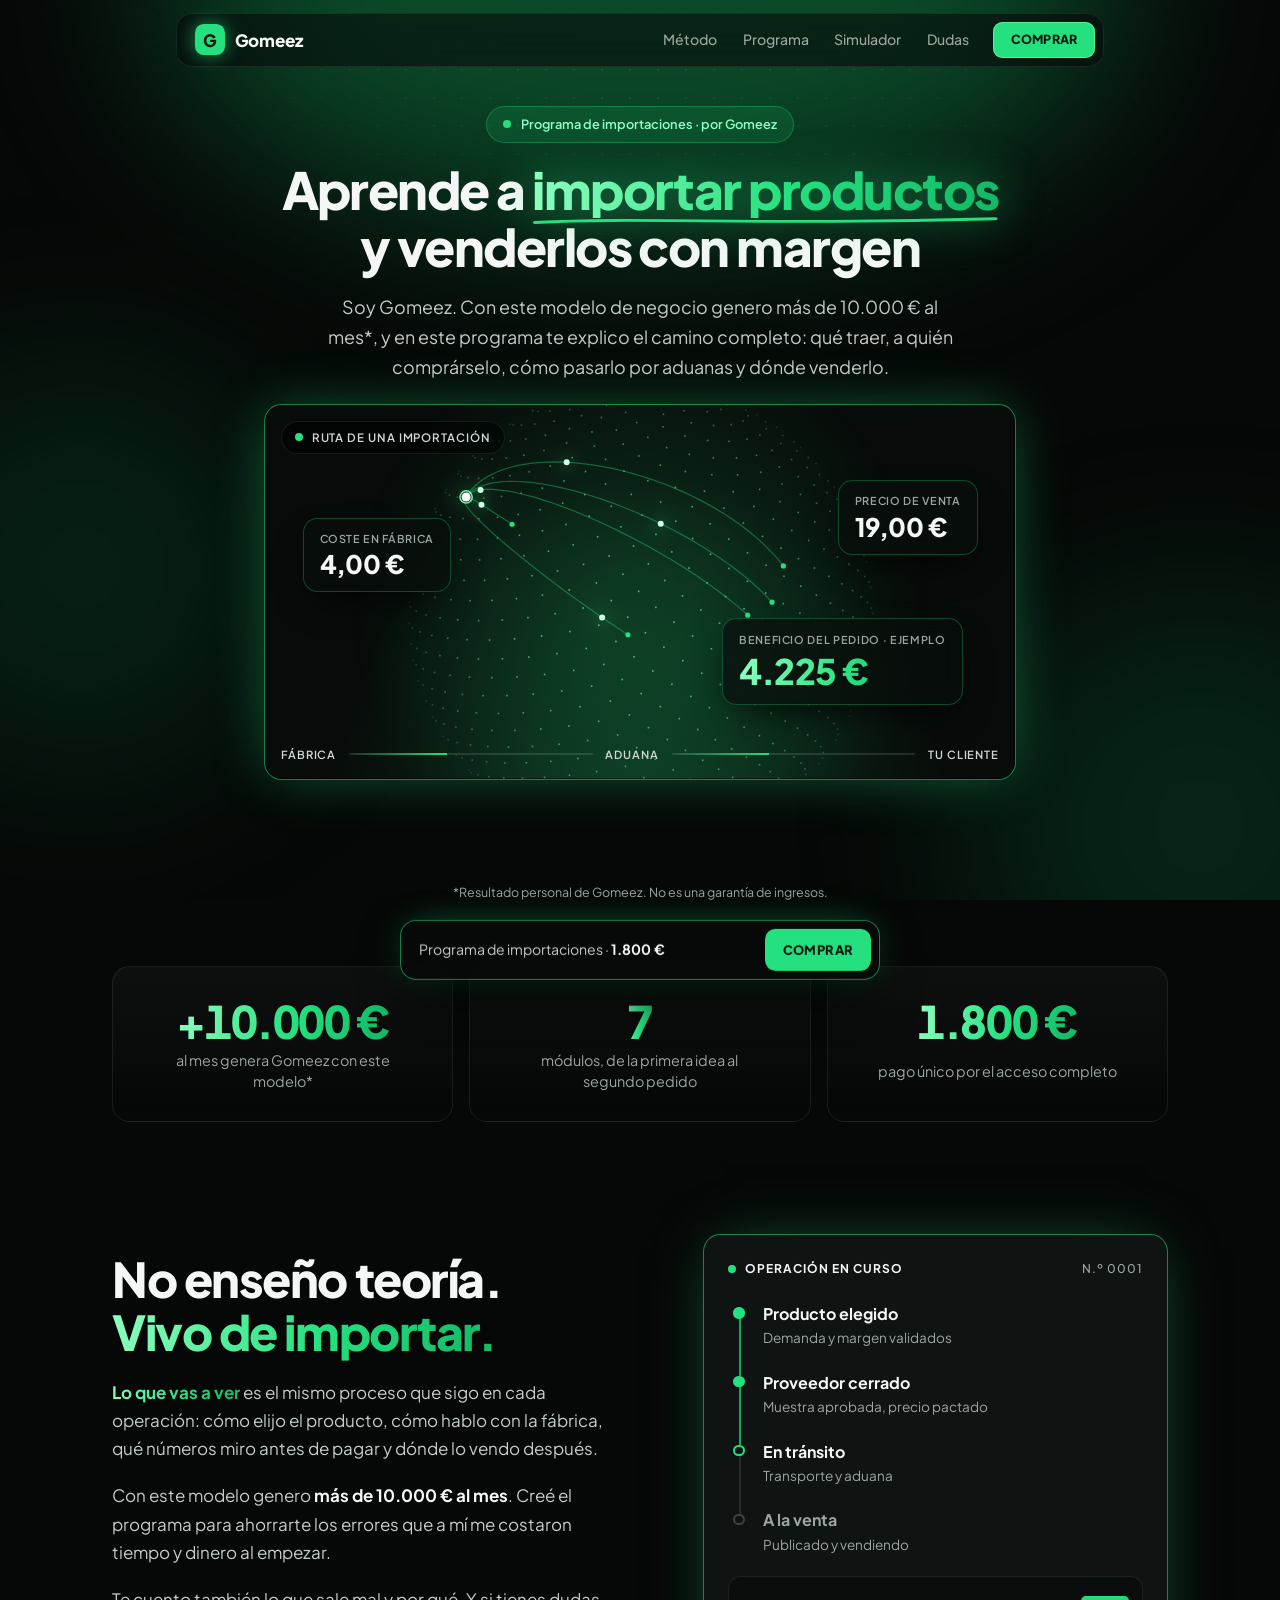
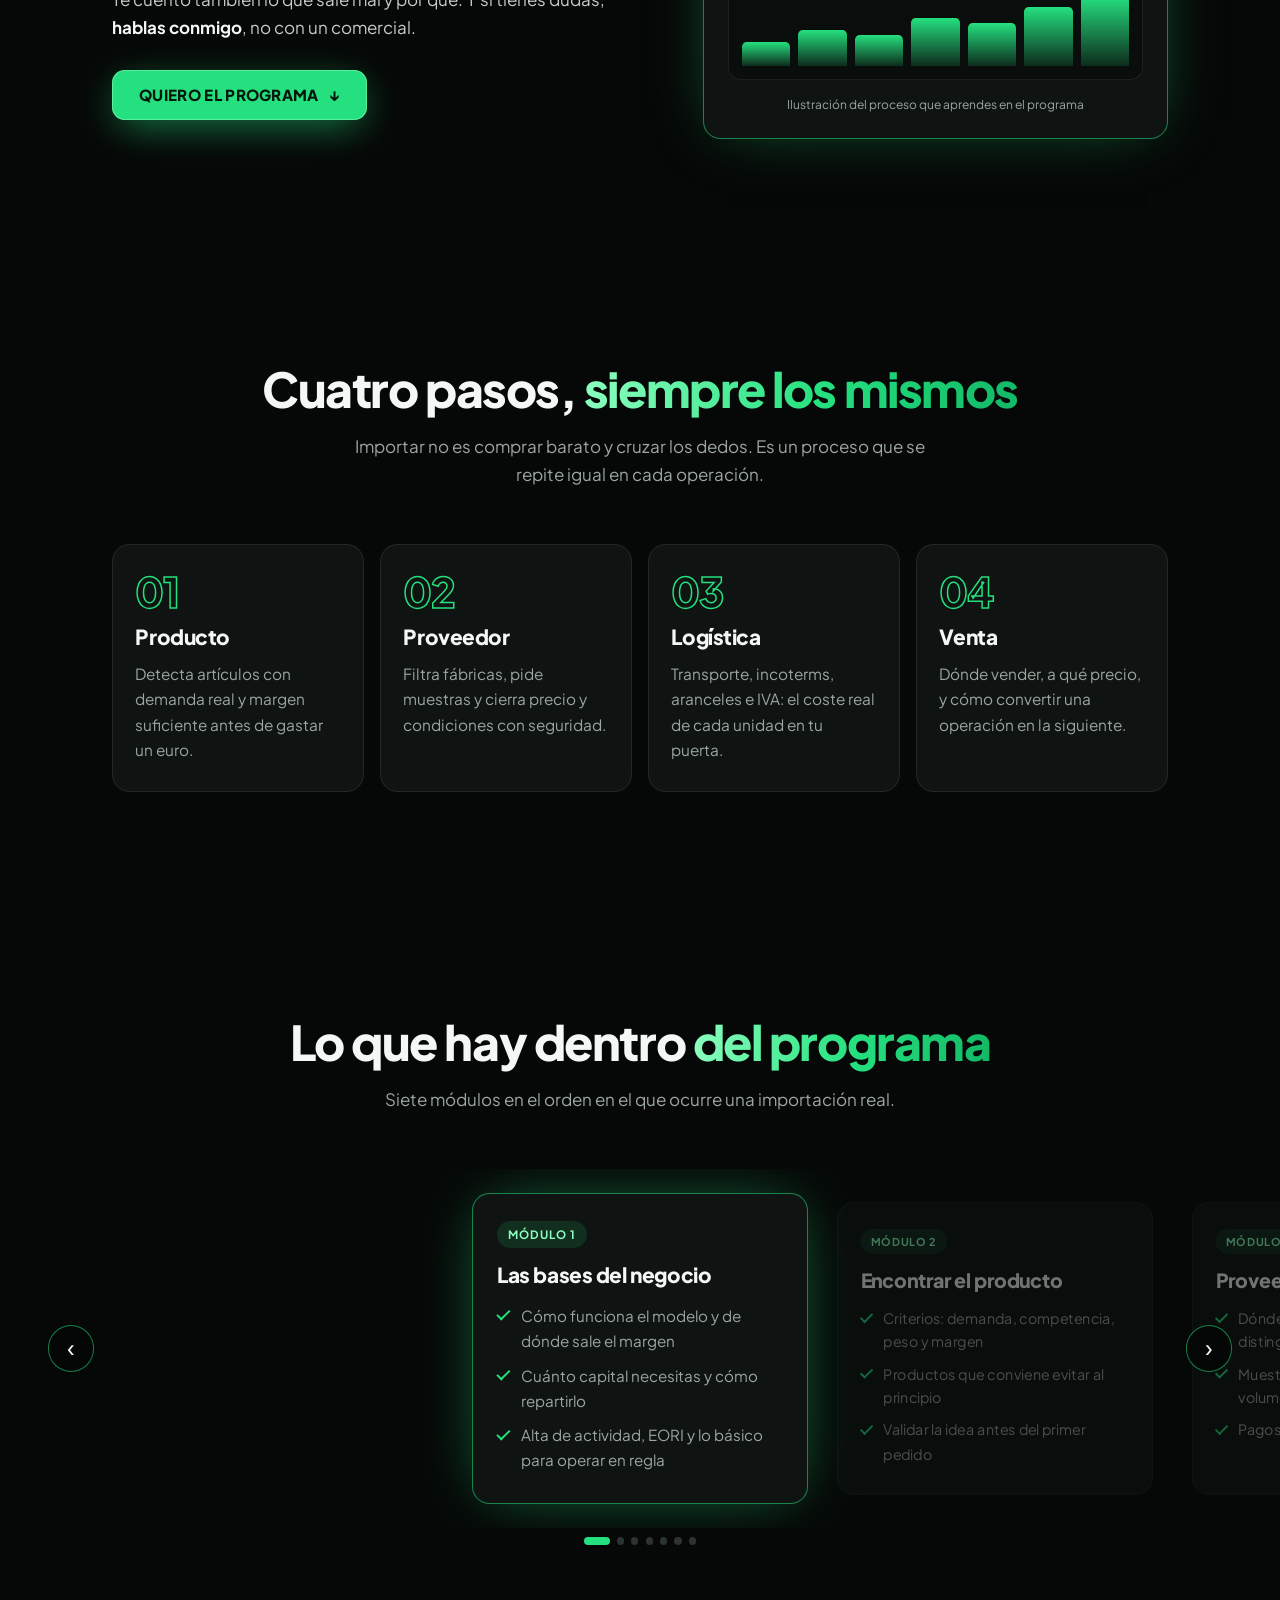
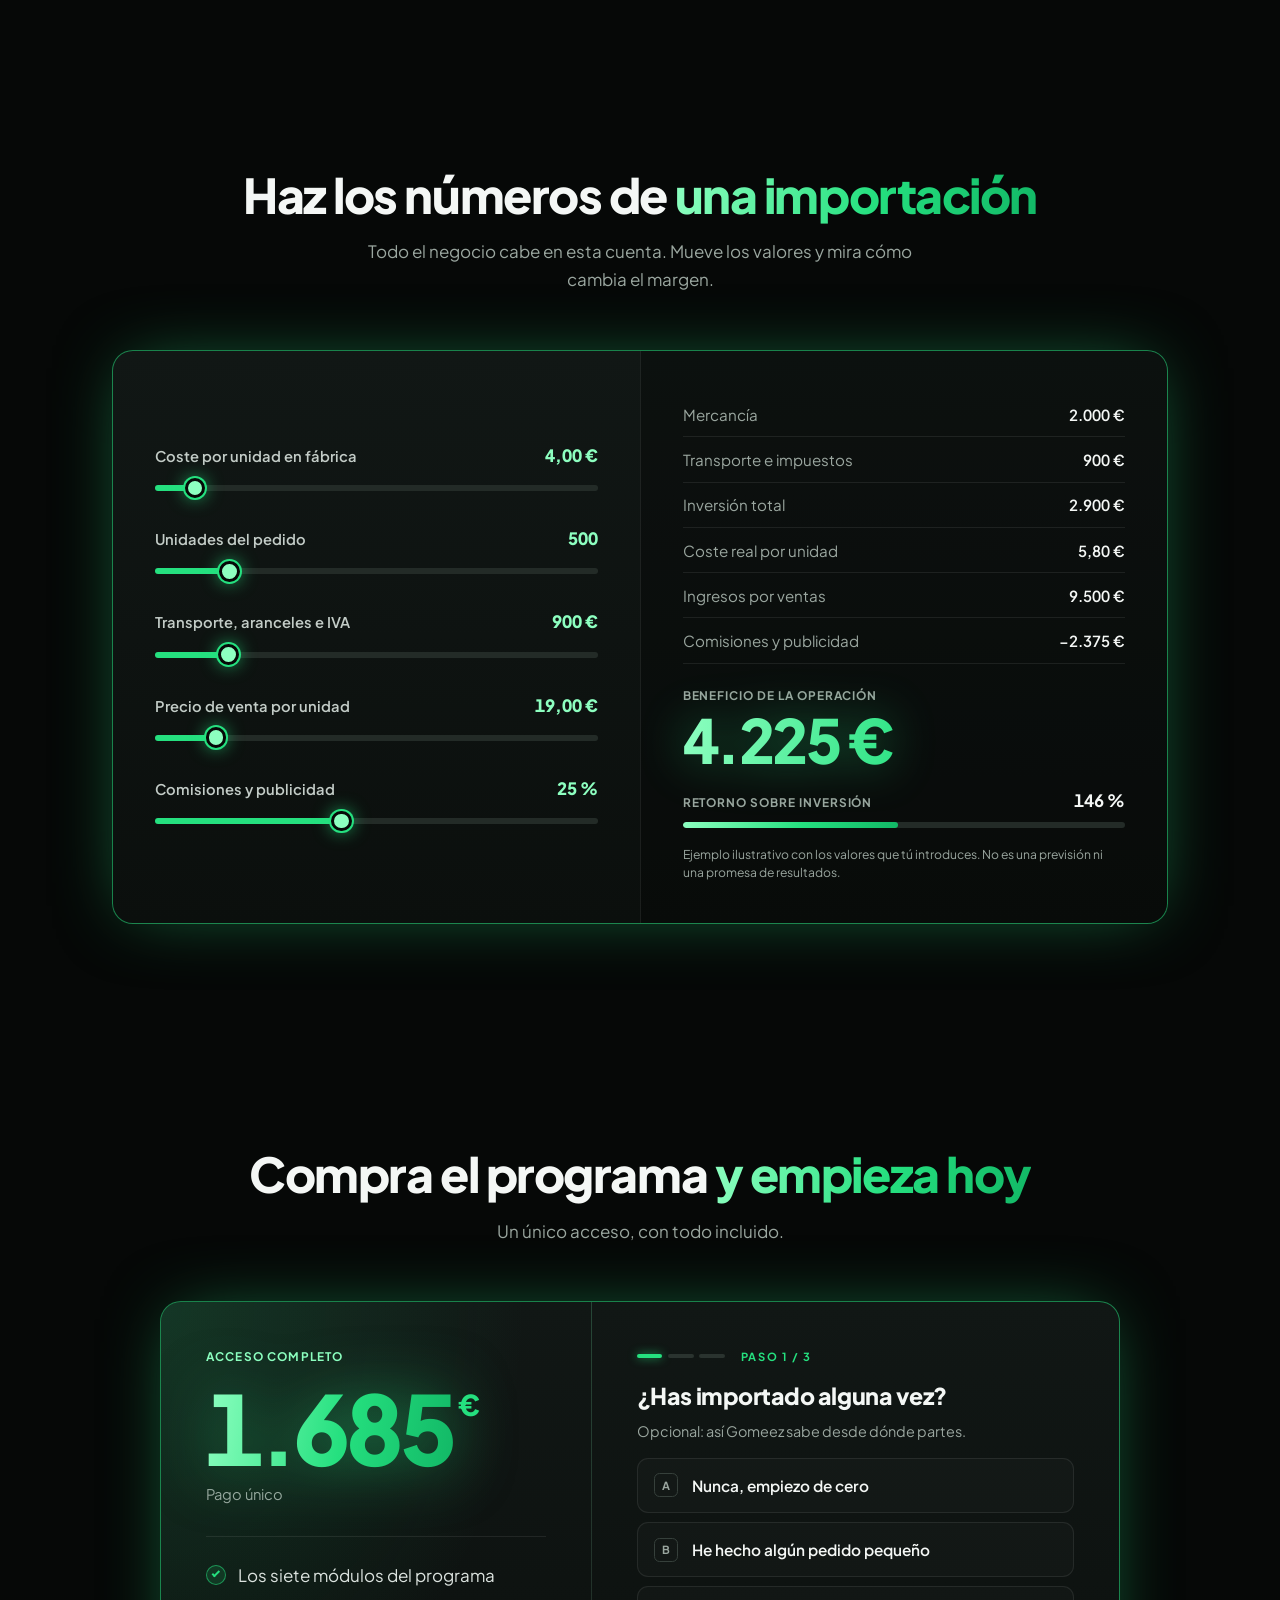
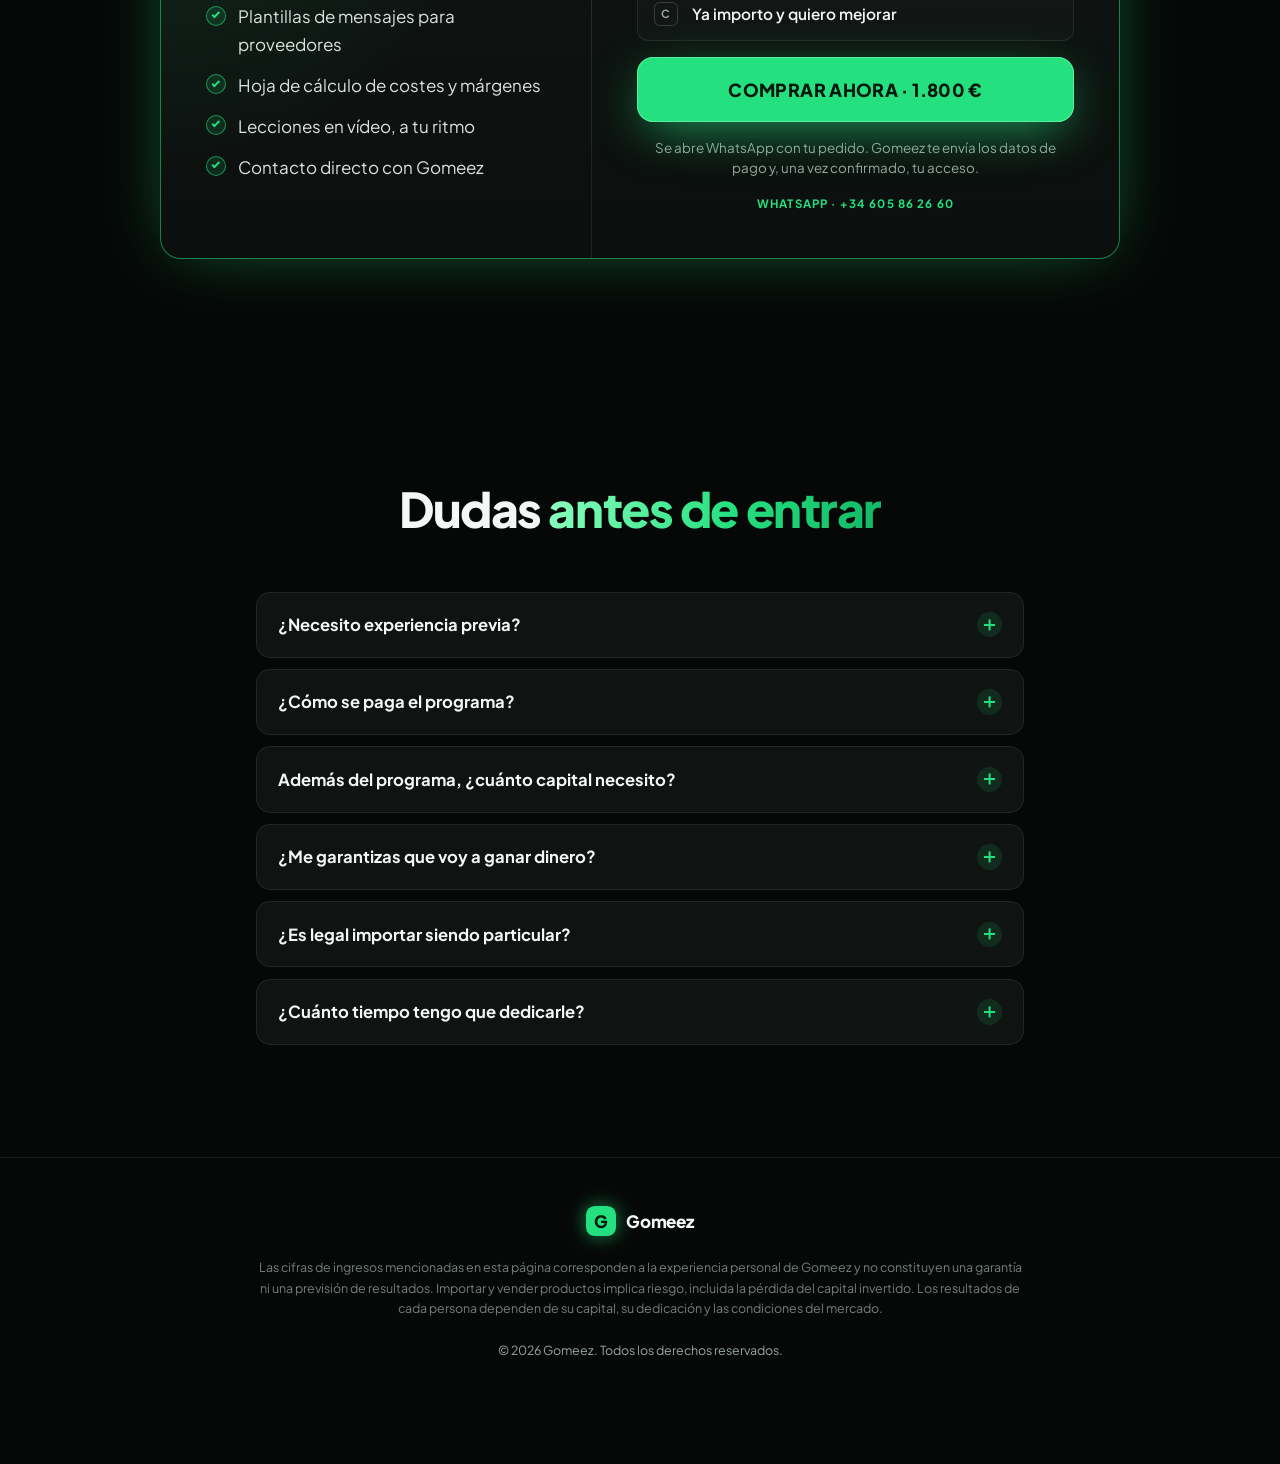
==== commit f034c785: "Rebuild Gomeez course page as dark neon funnel with animated route globe, module carousel and purcha" ====
--- a/cursos/index.html
+++ b/cursos/index.html
@@ -3,337 +3,250 @@
 <head>
   <meta charset="utf-8">
   <meta name="viewport" content="width=device-width, initial-scale=1">
-  <title>Gomeez — Programa privado de importaciones</title>
-  <meta name="description" content="El programa de importaciones de Gomeez: producto, proveedores, logística, aduanas y venta. Acceso completo por 1.800 €.">
-  <meta name="theme-color" content="#0a0b0b">
-  <meta property="og:title" content="Gomeez — Programa privado de importaciones">
+  <title>Gomeez — Programa de importaciones</title>
+  <meta name="description" content="Aprende con Gomeez a importar productos y venderlos con margen: producto, proveedores, logística, aduanas y venta. Acceso completo por 1.800 €.">
+  <meta name="theme-color" content="#060807">
+  <meta property="og:title" content="Gomeez — Programa de importaciones">
   <meta property="og:description" content="El método de importaciones de Gomeez, de la fábrica a la venta. Acceso completo por 1.800 €.">
   <meta property="og:type" content="website">
   <meta property="og:locale" content="es_ES">
-  <link rel="icon" href="data:image/svg+xml,%3Csvg xmlns='http://www.w3.org/2000/svg' viewBox='0 0 64 64'%3E%3Crect width='64' height='64' fill='%230a0b0b'/%3E%3Ccircle cx='32' cy='32' r='25' fill='none' stroke='%23c9a45c' stroke-width='2'/%3E%3Ctext x='32' y='43' text-anchor='middle' font-family='Georgia,serif' font-size='30' fill='%23c9a45c'%3EG%3C/text%3E%3C/svg%3E">
+  <link rel="icon" href="data:image/svg+xml,%3Csvg xmlns='http://www.w3.org/2000/svg' viewBox='0 0 64 64'%3E%3Crect width='64' height='64' rx='16' fill='%23060807'/%3E%3Cpath d='M44 25a14 14 0 1 0 2 11H33' fill='none' stroke='%2325e07f' stroke-width='6' stroke-linecap='round' stroke-linejoin='round'/%3E%3C/svg%3E">
   <link rel="preconnect" href="https://fonts.googleapis.com">
   <link rel="preconnect" href="https://fonts.gstatic.com" crossorigin>
-  <link href="https://fonts.googleapis.com/css2?family=Bodoni+Moda:ital,opsz,wght@0,6..96,400..700;1,6..96,400..700&family=Jost:wght@300;400;500;600&display=swap" rel="stylesheet">
+  <link href="https://fonts.googleapis.com/css2?family=Plus+Jakarta+Sans:wght@400;500;600;700;800&display=swap" rel="stylesheet">
   <link rel="stylesheet" href="styles.css">
   <script>document.documentElement.classList.add('js');</script>
 </head>
 <body>
-  <header class="nav" id="nav">
-    <a class="logo" href="#inicio" aria-label="Gomeez, inicio">
-      <span class="logo-mark" aria-hidden="true">G</span>
-      <span class="logo-word">Gomeez</span>
-    </a>
-    <nav class="nav-links" id="navLinks" aria-label="Principal">
-      <a href="#metodo">El método</a>
+  <div class="aurora" aria-hidden="true"><i></i><i></i><i></i></div>
+
+  <header class="bar" id="bar">
+    <a class="logo" href="#inicio" aria-label="Gomeez, inicio"><span class="logo-mark" aria-hidden="true">G</span>Gomeez</a>
+    <nav class="bar-links" aria-label="Principal">
+      <a href="#metodo">Método</a>
       <a href="#programa">Programa</a>
       <a href="#simulador">Simulador</a>
-      <a href="#gomeez">Gomeez</a>
       <a href="#dudas">Dudas</a>
     </nav>
-    <a class="btn btn-gold btn-sm nav-cta" href="#comprar">Comprar</a>
-    <button class="burger" id="burger" aria-label="Abrir menú" aria-expanded="false" aria-controls="navLinks"><span></span><span></span></button>
+    <a class="btn btn-sm" href="#comprar">Comprar</a>
   </header>
 
   <main>
     <!-- PORTADA -->
-    <section class="hero marble-dark" id="inicio">
-      <span class="frond frond-tl" aria-hidden="true"></span>
-      <div class="wrap hero-grid">
-        <div class="hero-copy">
-          <p class="eyebrow reveal">Programa privado de importaciones</p>
-          <h1 class="reveal">El arte de <em class="gold">importar</em> y vender con margen.</h1>
-          <p class="lead reveal">Soy Gomeez. Con este modelo de negocio genero más de 10.000&nbsp;€ al mes*, y en este programa te enseño cada paso: qué traer, a quién comprárselo, cómo pasarlo por aduanas y dónde venderlo.</p>
-          <div class="cta-row reveal">
-            <a class="btn btn-gold" href="#comprar">Comprar el curso · 1.800&nbsp;€</a>
-            <a class="btn btn-line" href="#programa">Ver el programa</a>
+    <section class="hero" id="inicio">
+      <div class="wrap narrow center">
+        <p class="pill reveal"><span class="live"></span>Programa de importaciones · por Gomeez</p>
+        <h1 class="reveal">Aprende a <span class="hl">importar productos<svg viewBox="0 0 300 12" preserveAspectRatio="none" aria-hidden="true"><path d="M2 8 C 70 2, 150 11, 298 4"/></svg></span> y venderlos con margen</h1>
+        <p class="lead reveal">Soy Gomeez. Con este modelo de negocio genero más de 10.000&nbsp;€ al mes*, y en este programa te explico el camino completo: qué traer, a quién comprárselo, cómo pasarlo por aduanas y dónde venderlo.</p>
+
+        <div class="stage reveal" aria-hidden="true">
+          <canvas id="globe"></canvas>
+          <div class="stage-top"><span class="live"></span>Ruta de una importación</div>
+          <div class="chip chip-a"><small>Coste en fábrica</small><b>4,00 €</b></div>
+          <div class="chip chip-b"><small>Precio de venta</small><b>19,00 €</b></div>
+          <div class="chip chip-c"><small>Beneficio del pedido · ejemplo</small><b class="grad">4.225 €</b></div>
+          <div class="stage-route"><span>Fábrica</span><i></i><span>Aduana</span><i></i><span>Tu cliente</span></div>
+        </div>
+
+        <a class="btn btn-xl reveal" href="#comprar">Quiero el programa · 1.800&nbsp;€ <span aria-hidden="true">↓</span></a>
+        <p class="fine reveal">*Resultado personal de Gomeez. No es una garantía de ingresos.</p>
+      </div>
+    </section>
+
+    <!-- CIFRAS -->
+    <section class="stats" aria-label="Datos del programa">
+      <div class="wrap stats-grid">
+        <div class="stat reveal"><b><span data-count="10000" data-prefix="+" data-suffix=" €">+10.000 €</span></b><span>al mes genera Gomeez con este modelo*</span></div>
+        <div class="stat reveal"><b><span data-count="7">7</span></b><span>módulos, de la primera idea al segundo pedido</span></div>
+        <div class="stat reveal"><b><span data-count="1800" data-suffix=" €">1.800 €</span></b><span>pago único por el acceso completo</span></div>
+      </div>
+    </section>
+
+    <!-- HISTORIA -->
+    <section class="section" id="gomeez">
+      <div class="wrap story-grid">
+        <div class="story-copy reveal">
+          <h2>No enseño teoría. <span class="grad">Vivo de importar.</span></h2>
+          <p><b class="grad">Lo que vas a ver</b> es el mismo proceso que sigo en cada operación: cómo elijo el producto, cómo hablo con la fábrica, qué números miro antes de pagar y dónde lo vendo después.</p>
+          <p>Con este modelo genero <b>más de 10.000&nbsp;€ al mes</b>. Creé el programa para ahorrarte los errores que a mí me costaron tiempo y dinero al empezar.</p>
+          <p>Te cuento también lo que sale mal y por qué. Y si tienes dudas, <b>hablas conmigo</b>, no con un comercial.</p>
+          <a class="btn" href="#comprar">Quiero el programa <span aria-hidden="true">↓</span></a>
+        </div>
+
+        <div class="op-card glow-card reveal" aria-hidden="true">
+          <div class="op-head"><span class="live"></span>Operación en curso<em>N.º 0001</em></div>
+          <ul class="op-track">
+            <li class="done"><b>Producto elegido</b><span>Demanda y margen validados</span></li>
+            <li class="done"><b>Proveedor cerrado</b><span>Muestra aprobada, precio pactado</span></li>
+            <li class="now"><b>En tránsito</b><span>Transporte y aduana</span></li>
+            <li><b>A la venta</b><span>Publicado y vendiendo</span></li>
+          </ul>
+          <div class="op-bars"><i style="--h:32%"></i><i style="--h:48%"></i><i style="--h:41%"></i><i style="--h:63%"></i><i style="--h:57%"></i><i style="--h:78%"></i><i style="--h:92%"></i></div>
+          <p class="op-foot">Ilustración del proceso que aprendes en el programa</p>
+        </div>
+      </div>
+    </section>
+
+    <!-- MÉTODO -->
+    <section class="section" id="metodo">
+      <div class="wrap">
+        <header class="sec-head center reveal">
+          <h2>Cuatro pasos, <span class="grad">siempre los mismos</span></h2>
+          <p>Importar no es comprar barato y cruzar los dedos. Es un proceso que se repite igual en cada operación.</p>
+        </header>
+        <ol class="steps">
+          <li class="step glow-card reveal"><span class="step-n">01</span><h3>Producto</h3><p>Detecta artículos con demanda real y margen suficiente antes de gastar un euro.</p></li>
+          <li class="step glow-card reveal"><span class="step-n">02</span><h3>Proveedor</h3><p>Filtra fábricas, pide muestras y cierra precio y condiciones con seguridad.</p></li>
+          <li class="step glow-card reveal"><span class="step-n">03</span><h3>Logística</h3><p>Transporte, incoterms, aranceles e IVA: el coste real de cada unidad en tu puerta.</p></li>
+          <li class="step glow-card reveal"><span class="step-n">04</span><h3>Venta</h3><p>Dónde vender, a qué precio, y cómo convertir una operación en la siguiente.</p></li>
+        </ol>
+      </div>
+    </section>
+
+    <!-- PROGRAMA -->
+    <section class="section" id="programa">
+      <div class="wrap">
+        <header class="sec-head center reveal">
+          <h2>Lo que hay dentro <span class="grad">del programa</span></h2>
+          <p>Siete módulos en el orden en el que ocurre una importación real.</p>
+        </header>
+      </div>
+      <div class="carousel reveal">
+        <button class="car-btn car-prev" id="carPrev" aria-label="Módulo anterior">‹</button>
+        <div class="car-track" id="carTrack" tabindex="0" aria-label="Módulos del programa">
+          <article class="mod"><span class="mod-n">Módulo 1</span><h3>Las bases del negocio</h3><ul><li>Cómo funciona el modelo y de dónde sale el margen</li><li>Cuánto capital necesitas y cómo repartirlo</li><li>Alta de actividad, EORI y lo básico para operar en regla</li></ul></article>
+          <article class="mod"><span class="mod-n">Módulo 2</span><h3>Encontrar el producto</h3><ul><li>Criterios: demanda, competencia, peso y margen</li><li>Productos que conviene evitar al principio</li><li>Validar la idea antes del primer pedido</li></ul></article>
+          <article class="mod"><span class="mod-n">Módulo 3</span><h3>Proveedores y negociación</h3><ul><li>Dónde buscar fábricas y distinguirlas de intermediarios</li><li>Muestras, mínimos y precio por volumen</li><li>Pagos seguros y señales de estafa</li></ul></article>
+          <article class="mod"><span class="mod-n">Módulo 4</span><h3>Logística y transporte</h3><ul><li>Marítimo, aéreo o exprés: cuándo compensa cada uno</li><li>Incoterms explicados sin jerga</li><li>Transitario y control de calidad en origen</li></ul></article>
+          <article class="mod"><span class="mod-n">Módulo 5</span><h3>Aduanas e impuestos</h3><ul><li>Aranceles e IVA de importación, calculados antes de comprar</li><li>Documentación y certificados</li><li>Errores que retienen la mercancía</li></ul></article>
+          <article class="mod"><span class="mod-n">Módulo 6</span><h3>Vender con margen</h3><ul><li>Marketplaces, tienda propia y venta al por mayor</li><li>Fijar el precio y presentar el producto</li><li>Primeras ventas y atención al cliente</li></ul></article>
+          <article class="mod"><span class="mod-n">Módulo 7</span><h3>Repetir y escalar</h3><ul><li>Leer los números y decidir la siguiente operación</li><li>Reinvertir y ampliar catálogo</li><li>Que el negocio no dependa de tu tiempo</li></ul></article>
+        </div>
+        <button class="car-btn car-next" id="carNext" aria-label="Módulo siguiente">›</button>
+      </div>
+      <div class="car-dots" id="carDots" aria-hidden="true"></div>
+    </section>
+
+    <!-- SIMULADOR -->
+    <section class="section" id="simulador">
+      <div class="wrap">
+        <header class="sec-head center reveal">
+          <h2>Haz los números de <span class="grad">una importación</span></h2>
+          <p>Todo el negocio cabe en esta cuenta. Mueve los valores y mira cómo cambia el margen.</p>
+        </header>
+        <div class="sim frame reveal">
+          <form class="sim-form" id="calcForm" novalidate>
+            <label><span>Coste por unidad en fábrica</span><output id="oCost">4,00 €</output><input type="range" id="iCost" min="0.5" max="50" step="0.5" value="4"></label>
+            <label><span>Unidades del pedido</span><output id="oUnits">500</output><input type="range" id="iUnits" min="50" max="3000" step="50" value="500"></label>
+            <label><span>Transporte, aranceles e IVA</span><output id="oShip">900 €</output><input type="range" id="iShip" min="0" max="6000" step="50" value="900"></label>
+            <label><span>Precio de venta por unidad</span><output id="oPrice">19,00 €</output><input type="range" id="iPrice" min="1" max="150" step="0.5" value="19"></label>
+            <label><span>Comisiones y publicidad</span><output id="oFees">25 %</output><input type="range" id="iFees" min="0" max="60" step="1" value="25"></label>
+          </form>
+          <div class="sim-out" aria-live="polite">
+            <dl>
+              <div><dt>Mercancía</dt><dd id="rGoods">2.000 €</dd></div>
+              <div><dt>Transporte e impuestos</dt><dd id="rShip">900 €</dd></div>
+              <div><dt>Inversión total</dt><dd id="rInvest">2.900 €</dd></div>
+              <div><dt>Coste real por unidad</dt><dd id="rLanded">5,80 €</dd></div>
+              <div><dt>Ingresos por ventas</dt><dd id="rRevenue">9.500 €</dd></div>
+              <div><dt>Comisiones y publicidad</dt><dd id="rFees">−2.375 €</dd></div>
+            </dl>
+            <div class="sim-total"><span>Beneficio de la operación</span><strong id="rProfit">4.225 €</strong></div>
+            <div class="sim-roi"><span>Retorno sobre inversión</span><b id="rRoi">146 %</b><i class="roi-bar"><i id="roiFill"></i></i></div>
+            <p class="sim-note">Ejemplo ilustrativo con los valores que tú introduces. No es una previsión ni una promesa de resultados.</p>
           </div>
-          <p class="fine reveal">*Resultado personal de Gomeez. No es una garantía de ingresos.</p>
-        </div>
-
-        <div class="arch-wrap reveal" aria-hidden="true">
-          <div class="arch">
-            <div class="arch-sky"></div>
-            <div class="arch-sun"></div>
-            <div class="arch-sea"></div>
-            <span class="palm palm-a"></span>
-            <span class="palm palm-b"></span>
-            <span class="palm palm-c"></span>
-          </div>
-          <p class="arch-cap"><span>Miami</span><span>25.76° N</span><span>80.19° W</span></p>
-        </div>
-      </div>
-    </section>
-
-    <!-- CIFRAS -->
-    <section class="figures marble-light" aria-label="Datos del programa">
-      <div class="wrap figures-grid">
-        <div class="figure reveal"><b>+10.000&nbsp;€</b><span>al mes genera Gomeez con este modelo*</span></div>
-        <div class="figure reveal"><b>VII</b><span>módulos, de la primera idea al segundo pedido</span></div>
-        <div class="figure reveal"><b>1.800&nbsp;€</b><span>pago único por el acceso completo</span></div>
-      </div>
-    </section>
-
-    <!-- MÉTODO -->
-    <section class="section marble-light" id="metodo">
-      <div class="wrap">
-        <header class="sec-head center reveal">
-          <p class="eyebrow">El método</p>
-          <h2>Cuatro movimientos, <em>siempre los mismos</em></h2>
-          <p class="sec-lead">Importar no es comprar barato y cruzar los dedos. Es un proceso que se repite igual en cada operación, y eso es lo que vas a dominar.</p>
-        </header>
-
-        <ol class="steps">
-          <li class="step reveal">
-            <span class="step-n">I</span>
-            <div><h3>El producto</h3><p>Detectar artículos con demanda real y margen suficiente antes de gastar un euro.</p></div>
-          </li>
-          <li class="step reveal">
-            <span class="step-n">II</span>
-            <div><h3>El proveedor</h3><p>Filtrar fábricas, pedir muestras y cerrar precio y condiciones con seguridad.</p></div>
-          </li>
-          <li class="step reveal">
-            <span class="step-n">III</span>
-            <div><h3>La logística</h3><p>Transporte, incoterms, aranceles e IVA: el coste real de cada unidad en tu puerta.</p></div>
-          </li>
-          <li class="step reveal">
-            <span class="step-n">IV</span>
-            <div><h3>La venta</h3><p>Dónde vender, a qué precio, y cómo convertir una operación en la siguiente.</p></div>
-          </li>
-        </ol>
-      </div>
-    </section>
-
-    <!-- PROGRAMA -->
-    <section class="section onyx" id="programa">
-      <div class="wrap program-grid">
-        <header class="sec-head sticky reveal">
-          <p class="eyebrow">El programa</p>
-          <h2>Siete módulos, <em class="gold">un solo recorrido</em></h2>
-          <p class="sec-lead">En el orden exacto en el que ocurre una importación real.</p>
-          <a class="btn btn-line" href="#comprar">Acceder por 1.800&nbsp;€</a>
-        </header>
-
-        <div class="modules">
-          <details class="module reveal" open>
-            <summary><span class="m-num">I</span><span class="m-title">Las bases del negocio</span><span class="m-ico" aria-hidden="true"></span></summary>
-            <ul>
-              <li>Cómo funciona el modelo y de dónde sale el margen</li>
-              <li>Cuánto capital necesitas para empezar y cómo repartirlo</li>
-              <li>Alta de actividad, número EORI y lo básico para operar en regla</li>
-            </ul>
-          </details>
-          <details class="module reveal">
-            <summary><span class="m-num">II</span><span class="m-title">Encontrar el producto</span><span class="m-ico" aria-hidden="true"></span></summary>
-            <ul>
-              <li>Criterios para elegir: demanda, competencia, peso y margen</li>
-              <li>Productos que conviene evitar al principio</li>
-              <li>Validar la idea antes de hacer el primer pedido</li>
-            </ul>
-          </details>
-          <details class="module reveal">
-            <summary><span class="m-num">III</span><span class="m-title">Proveedores y negociación</span><span class="m-ico" aria-hidden="true"></span></summary>
-            <ul>
-              <li>Dónde buscar fábricas y cómo distinguirlas de intermediarios</li>
-              <li>Muestras, cantidades mínimas y precio por volumen</li>
-              <li>Formas de pago seguras y señales de estafa</li>
-            </ul>
-          </details>
-          <details class="module reveal">
-            <summary><span class="m-num">IV</span><span class="m-title">Logística y transporte</span><span class="m-ico" aria-hidden="true"></span></summary>
-            <ul>
-              <li>Marítimo, aéreo o exprés: cuándo compensa cada uno</li>
-              <li>Incoterms explicados sin jerga</li>
-              <li>Trabajar con un transitario y controlar la calidad en origen</li>
-            </ul>
-          </details>
-          <details class="module reveal">
-            <summary><span class="m-num">V</span><span class="m-title">Aduanas e impuestos</span><span class="m-ico" aria-hidden="true"></span></summary>
-            <ul>
-              <li>Aranceles, IVA de importación y cómo calcularlos antes de comprar</li>
-              <li>Documentación y certificados que te pueden pedir</li>
-              <li>Errores que retienen la mercancía y cómo evitarlos</li>
-            </ul>
-          </details>
-          <details class="module reveal">
-            <summary><span class="m-num">VI</span><span class="m-title">Vender con margen</span><span class="m-ico" aria-hidden="true"></span></summary>
-            <ul>
-              <li>Canales de venta: marketplaces, tienda propia y venta al por mayor</li>
-              <li>Fijar el precio y presentar el producto</li>
-              <li>Primeras ventas y atención al cliente</li>
-            </ul>
-          </details>
-          <details class="module reveal">
-            <summary><span class="m-num">VII</span><span class="m-title">Repetir y escalar</span><span class="m-ico" aria-hidden="true"></span></summary>
-            <ul>
-              <li>Leer los números de una operación y decidir la siguiente</li>
-              <li>Reinvertir, ampliar catálogo y mejorar condiciones con el proveedor</li>
-              <li>Organizarte para que el negocio no dependa de tu tiempo</li>
-            </ul>
-          </details>
-        </div>
-      </div>
-    </section>
-
-    <!-- SIMULADOR -->
-    <section class="section marble-light" id="simulador">
-      <div class="wrap sim-grid">
-        <div class="sim-intro reveal">
-          <p class="eyebrow">Simulador</p>
-          <h2>Los números de <em>una operación</em></h2>
-          <p class="sec-lead">Todo el negocio cabe en esta cuenta. Ajusta los valores y observa el margen. En el programa aprendes a mejorar cada línea.</p>
-
-          <form class="sim-form" id="calcForm" novalidate>
-            <label>
-              <span>Coste por unidad en fábrica</span>
-              <output id="oCost">4,00 €</output>
-              <input type="range" id="iCost" min="0.5" max="50" step="0.5" value="4">
-            </label>
-            <label>
-              <span>Unidades del pedido</span>
-              <output id="oUnits">500</output>
-              <input type="range" id="iUnits" min="50" max="3000" step="50" value="500">
-            </label>
-            <label>
-              <span>Transporte, aranceles e IVA</span>
-              <output id="oShip">900 €</output>
-              <input type="range" id="iShip" min="0" max="6000" step="50" value="900">
-            </label>
-            <label>
-              <span>Precio de venta por unidad</span>
-              <output id="oPrice">19,00 €</output>
-              <input type="range" id="iPrice" min="1" max="150" step="0.5" value="19">
-            </label>
-            <label>
-              <span>Comisiones y publicidad</span>
-              <output id="oFees">25 %</output>
-              <input type="range" id="iFees" min="0" max="60" step="1" value="25">
-            </label>
-          </form>
-        </div>
-
-        <div class="ledger marble-dark reveal" aria-live="polite">
-          <p class="ledger-head">Hoja de operación</p>
-          <dl>
-            <div><dt>Mercancía</dt><dd id="rGoods">2.000 €</dd></div>
-            <div><dt>Transporte e impuestos</dt><dd id="rShip">900 €</dd></div>
-            <div><dt>Inversión total</dt><dd id="rInvest">2.900 €</dd></div>
-            <div><dt>Coste real por unidad</dt><dd id="rLanded">5,80 €</dd></div>
-            <div><dt>Ingresos por ventas</dt><dd id="rRevenue">9.500 €</dd></div>
-            <div><dt>Comisiones y publicidad</dt><dd id="rFees">−2.375 €</dd></div>
-          </dl>
-          <div class="ledger-total">
-            <span>Beneficio de la operación</span>
-            <strong id="rProfit">4.225 €</strong>
-          </div>
-          <div class="ledger-foot"><span>Retorno sobre inversión</span><b id="rRoi">146 %</b></div>
-          <p class="ledger-note">Ejemplo ilustrativo con los valores que tú introduces. No es una previsión ni una promesa de resultados.</p>
-        </div>
-      </div>
-    </section>
-
-    <!-- GOMEEZ -->
-    <section class="section onyx about" id="gomeez">
-      <span class="frond frond-br" aria-hidden="true"></span>
-      <div class="wrap about-grid">
-        <div class="monogram reveal" aria-hidden="true"><span>G</span></div>
-        <div class="about-copy reveal">
-          <p class="eyebrow">Quién está detrás</p>
-          <h2>Soy Gomeez, <em class="gold">y vivo de importar</em></h2>
-          <p>No enseño teoría sacada de un libro. Enseño el mismo proceso que sigo en cada operación: cómo elijo el producto, cómo hablo con la fábrica, qué números miro antes de pagar y dónde lo vendo después.</p>
-          <p>Con este modelo genero más de 10.000&nbsp;€ al mes. Creé el programa para ahorrarte los errores que a mí me costaron tiempo y dinero al empezar.</p>
-          <ul class="facts">
-            <li><b>Práctico</b><span>Cada lección termina en una acción concreta</span></li>
-            <li><b>Sin humo</b><span>También lo que sale mal, y por qué</span></li>
-            <li><b>Directo</b><span>Hablas conmigo, no con un comercial</span></li>
-          </ul>
         </div>
       </div>
     </section>
 
     <!-- COMPRAR -->
-    <section class="section marble-light buy" id="comprar">
-      <div class="wrap">
-        <header class="sec-head center reveal">
-          <p class="eyebrow">Acceso</p>
-          <h2>Compra <em>el programa</em></h2>
-          <p class="sec-lead">Un único nivel de acceso, con todo incluido.</p>
-        </header>
-
-        <div class="buy-card marble-dark reveal">
-          <span class="frond frond-card" aria-hidden="true"></span>
+    <section class="section buy" id="comprar">
+      <div class="wrap">
+        <header class="sec-head center reveal">
+          <h2>Compra el programa <span class="grad">y empieza hoy</span></h2>
+          <p>Un único acceso, con todo incluido.</p>
+        </header>
+
+        <div class="buy-card frame reveal">
           <div class="buy-main">
-            <p class="eyebrow">Acceso completo</p>
-            <h3>Programa de importaciones Gomeez</h3>
+            <p class="tagline">Acceso completo</p>
+            <p class="price"><span class="grad" data-count="1800">1.800</span><sup>€</sup></p>
+            <p class="price-sub">Pago único</p>
             <ul class="buy-list">
               <li>Los siete módulos del programa</li>
               <li>Plantillas de mensajes para proveedores</li>
               <li>Hoja de cálculo de costes y márgenes</li>
               <li>Lecciones en vídeo, a tu ritmo</li>
-              <li>Contacto directo con Gomeez durante el curso</li>
+              <li>Contacto directo con Gomeez</li>
             </ul>
           </div>
-          <div class="buy-side">
-            <p class="price-label">Pago único</p>
-            <p class="price"><span class="gold">1.800</span><sup>€</sup></p>
-            <a class="btn btn-gold btn-block" id="buyBtn" target="_blank" rel="noopener"
-               href="https://wa.me/34605862660?text=Hola%20Gomeez%2C%20quiero%20comprar%20el%20programa%20de%20importaciones%20(1.800%20%E2%82%AC).">Comprar ahora</a>
+
+          <div class="quiz" id="quiz">
+            <div class="quiz-prog"><span class="dashes" id="qDashes"><i></i><i></i><i></i></span><em id="qCount">Paso 1 / 3</em></div>
+
+            <div class="q-step" data-q="Experiencia importando">
+              <h3>¿Has importado alguna vez?</h3>
+              <p>Opcional: así Gomeez sabe desde dónde partes.</p>
+              <button type="button"><kbd>A</kbd>Nunca, empiezo de cero</button>
+              <button type="button"><kbd>B</kbd>He hecho algún pedido pequeño</button>
+              <button type="button"><kbd>C</kbd>Ya importo y quiero mejorar</button>
+            </div>
+            <div class="q-step" data-q="Tiempo por semana" hidden>
+              <h3>¿Cuánto tiempo puedes dedicarle?</h3>
+              <p>Cada semana, de forma constante.</p>
+              <button type="button"><kbd>A</kbd>Menos de 5 horas</button>
+              <button type="button"><kbd>B</kbd>Entre 5 y 15 horas</button>
+              <button type="button"><kbd>C</kbd>Más de 15 horas</button>
+            </div>
+            <div class="q-step" data-q="Capital para el primer pedido" hidden>
+              <h3>¿Con qué capital cuentas para tu primer pedido?</h3>
+              <p>Aparte del precio del programa.</p>
+              <button type="button"><kbd>A</kbd>Menos de 1.000 €</button>
+              <button type="button"><kbd>B</kbd>Entre 1.000 y 5.000 €</button>
+              <button type="button"><kbd>C</kbd>Más de 5.000 €</button>
+            </div>
+            <div class="q-done" id="qDone" hidden>
+              <h3>Listo.</h3>
+              <p>Tus respuestas se enviarán junto a tu pedido.</p>
+              <button type="button" class="q-reset" id="qReset">Cambiar respuestas</button>
+            </div>
+
+            <a class="btn btn-xl btn-block" id="buyBtn" target="_blank" rel="noopener"
+               href="https://wa.me/34605862660?text=Hola%20Gomeez%2C%20quiero%20comprar%20el%20programa%20de%20importaciones%20(1.800%20%E2%82%AC).">Comprar ahora · 1.800&nbsp;€</a>
             <p class="buy-note" id="buyNote">Se abre WhatsApp con tu pedido. Gomeez te envía los datos de pago y, una vez confirmado, tu acceso.</p>
             <p class="buy-phone">WhatsApp · +34 605 86 26 60</p>
           </div>
         </div>
-
-        <ol class="buy-steps">
-          <li class="reveal"><span>I</span><p><b>Pulsa «Comprar ahora»</b>Tu pedido llega directamente a Gomeez.</p></li>
-          <li class="reveal"><span>II</span><p><b>Realiza el pago</b>Recibes los datos para abonar los 1.800&nbsp;€.</p></li>
-          <li class="reveal"><span>III</span><p><b>Recibe tu acceso</b>Con el pago confirmado, empiezas por el módulo I.</p></li>
-        </ol>
       </div>
     </section>
 
     <!-- DUDAS -->
-    <section class="section onyx" id="dudas">
-      <div class="wrap faq-wrap">
-        <header class="sec-head center reveal">
-          <p class="eyebrow">Dudas</p>
-          <h2>Antes de <em class="gold">entrar</em></h2>
+    <section class="section" id="dudas">
+      <div class="wrap narrow">
+        <header class="sec-head center reveal">
+          <h2>Dudas <span class="grad">antes de entrar</span></h2>
         </header>
         <div class="faqs">
-          <details class="faq reveal">
-            <summary>¿Necesito experiencia previa?<span class="m-ico" aria-hidden="true"></span></summary>
-            <p>No. El programa empieza desde cero y sigue el orden de una importación real, así que cada módulo se apoya en el anterior.</p>
-          </details>
-          <details class="faq reveal">
-            <summary>¿Cómo se paga el curso?<span class="m-ico" aria-hidden="true"></span></summary>
-            <p>El precio es de 1.800&nbsp;€ en un pago único. Al pulsar «Comprar ahora» se abre WhatsApp con tu pedido; ahí recibes los datos de pago y, cuando se confirma, tu acceso.</p>
-          </details>
-          <details class="faq reveal">
-            <summary>Además del curso, ¿cuánto capital necesito?<span class="m-ico" aria-hidden="true"></span></summary>
-            <p>Depende del producto que elijas. En el primer módulo vemos cómo calcular tu presupuesto y cómo hacer un primer pedido pequeño para aprender sin arriesgar de más.</p>
-          </details>
-          <details class="faq reveal">
-            <summary>¿Me garantizas que voy a ganar dinero?<span class="m-ico" aria-hidden="true"></span></summary>
-            <p>No, y desconfía de quien lo haga. Enseño el método que yo uso; el resultado depende de tu producto, tu capital y del trabajo que le pongas.</p>
-          </details>
-          <details class="faq reveal">
-            <summary>¿Es legal importar siendo particular?<span class="m-ico" aria-hidden="true"></span></summary>
-            <p>Para vender de forma habitual necesitas estar dado de alta. En el programa vemos qué trámites hacen falta y en qué orden, para operar en regla desde el principio.</p>
-          </details>
-          <details class="faq reveal">
-            <summary>¿Cuánto tiempo tengo que dedicarle?<span class="m-ico" aria-hidden="true"></span></summary>
-            <p>Puedes compaginarlo con tu trabajo o tus estudios. Lo importante es la constancia: unas pocas horas cada semana valen más que un fin de semana de atracón.</p>
-          </details>
+          <details class="faq reveal"><summary>¿Necesito experiencia previa?<i aria-hidden="true"></i></summary><p>No. El programa empieza desde cero y sigue el orden de una importación real, así que cada módulo se apoya en el anterior.</p></details>
+          <details class="faq reveal"><summary>¿Cómo se paga el programa?<i aria-hidden="true"></i></summary><p>El precio es de 1.800&nbsp;€ en un pago único. Al pulsar «Comprar ahora» se abre WhatsApp con tu pedido; ahí recibes los datos de pago y, cuando se confirma, tu acceso.</p></details>
+          <details class="faq reveal"><summary>Además del programa, ¿cuánto capital necesito?<i aria-hidden="true"></i></summary><p>Depende del producto que elijas. En el primer módulo vemos cómo calcular tu presupuesto y cómo hacer un primer pedido pequeño para aprender sin arriesgar de más.</p></details>
+          <details class="faq reveal"><summary>¿Me garantizas que voy a ganar dinero?<i aria-hidden="true"></i></summary><p>No, y desconfía de quien lo haga. Enseño el método que yo uso; el resultado depende de tu producto, tu capital y del trabajo que le pongas.</p></details>
+          <details class="faq reveal"><summary>¿Es legal importar siendo particular?<i aria-hidden="true"></i></summary><p>Para vender de forma habitual necesitas estar dado de alta. En el programa vemos qué trámites hacen falta y en qué orden, para operar en regla desde el principio.</p></details>
+          <details class="faq reveal"><summary>¿Cuánto tiempo tengo que dedicarle?<i aria-hidden="true"></i></summary><p>Puedes compaginarlo con tu trabajo o tus estudios. Lo importante es la constancia: unas pocas horas cada semana valen más que un fin de semana de atracón.</p></details>
         </div>
       </div>
     </section>
   </main>
 
-  <footer class="footer marble-dark">
-    <div class="wrap">
-      <a class="logo logo-lg" href="#inicio"><span class="logo-mark" aria-hidden="true">G</span><span class="logo-word">Gomeez</span></a>
-      <p class="legal">Aviso: las cifras de ingresos mencionadas en esta página corresponden a la experiencia personal de Gomeez y no constituyen una garantía ni una previsión de resultados. Importar y vender productos implica riesgo, incluida la pérdida del capital invertido. Los resultados de cada persona dependen de su capital, su dedicación y las condiciones del mercado.</p>
-      <p class="copy">© <span id="year">2026</span> Gomeez · Todos los derechos reservados</p>
+  <footer class="footer">
+    <div class="wrap narrow center">
+      <a class="logo" href="#inicio"><span class="logo-mark" aria-hidden="true">G</span>Gomeez</a>
+      <p class="legal">Las cifras de ingresos mencionadas en esta página corresponden a la experiencia personal de Gomeez y no constituyen una garantía ni una previsión de resultados. Importar y vender productos implica riesgo, incluida la pérdida del capital invertido. Los resultados de cada persona dependen de su capital, su dedicación y las condiciones del mercado.</p>
+      <p class="copy">© <span id="year">2026</span> Gomeez. Todos los derechos reservados.</p>
     </div>
   </footer>
+
+  <a class="dock" id="dock" href="#comprar"><span>Programa de importaciones · <b>1.800&nbsp;€</b></span><em>Comprar</em></a>
 
   <script src="main.js"></script>
 </body>
--- a/cursos/styles.css
+++ b/cursos/styles.css
@@ -1,302 +1,304 @@
 :root {
-  --onyx: #0a0b0b;
-  --onyx-2: #121413;
-  --ivory: #f6f2ea;
-  --ivory-2: #ebe5d8;
-  --ink: #1a1815;
-  --stone: #6b655b;
-  --mist: #b9b3a7;
-  --gold: #c9a45c;
-  --gold-hi: #f1dfa6;
-  --gold-lo: #8f6f34;
-  --gold-grad: linear-gradient(115deg, #8f6f34 0%, #e8cf8c 28%, #b8913f 52%, #f4e4ae 74%, #9c7a35 100%);
-  --hair: rgba(201, 164, 92, .38);
-  --hair-ink: rgba(26, 24, 21, .16);
-  --serif: "Bodoni Moda", "Didot", "Bodoni 72", Georgia, serif;
-  --sans: "Jost", "Avenir Next", "Century Gothic", system-ui, sans-serif;
-  --pad: clamp(1.4rem, 4.5vw, 3.5rem);
+  --bg: #060807;
+  --bg-2: #0c100e;
+  --card: #0f1412;
+  --text: #f4f7f5;
+  --muted: #9aa69f;
+  --line: rgba(255, 255, 255, .08);
+  --g: #25e07f;
+  --g-hi: #8dffc0;
+  --g-lo: #12a85a;
+  --g-line: rgba(37, 224, 127, .55);
+  --g-soft: rgba(37, 224, 127, .12);
+  --grad: linear-gradient(100deg, #8dffc0 0%, #25e07f 55%, #12b866 100%);
+  --font: "Plus Jakarta Sans", -apple-system, BlinkMacSystemFont, "Helvetica Neue", Arial, sans-serif;
+  --pad: clamp(1.2rem, 4vw, 3rem);
+  --r: 1.1rem;
 }
 
 *, *::before, *::after { box-sizing: border-box; }
-html { scroll-behavior: smooth; scroll-padding-top: 5rem; -webkit-text-size-adjust: 100%; }
-body {
-  margin: 0; background: var(--onyx); color: var(--ivory);
-  font-family: var(--sans); font-weight: 300; font-size: 1.0625rem; line-height: 1.7;
-  -webkit-font-smoothing: antialiased; overflow-x: hidden;
-}
+html { scroll-behavior: smooth; scroll-padding-top: 5.5rem; -webkit-text-size-adjust: 100%; }
+body { margin: 0; background: var(--bg); color: var(--text); font-family: var(--font); font-size: 1.0625rem; line-height: 1.65; -webkit-font-smoothing: antialiased; overflow-x: hidden; }
 h1, h2, h3, p, ul, ol, dl, dd { margin: 0; }
 ul, ol { padding: 0; list-style: none; }
 a { color: inherit; text-decoration: none; }
-b, strong { font-weight: 500; }
-:focus-visible { outline: 1px solid var(--gold-hi); outline-offset: 4px; }
-
-.wrap { position: relative; width: min(100%, 76rem); margin-inline: auto; padding-inline: var(--pad); }
-
-/* ---------- Materiales ---------- */
-.marble-light {
-  color: var(--ink);
-  background: linear-gradient(rgba(246, 242, 234, .62), rgba(246, 242, 234, .62)), url(img/marble-light.jpg) center / cover, var(--ivory);
-}
-.marble-dark {
-  color: var(--ivory);
-  background: linear-gradient(rgba(10, 11, 11, .66), rgba(10, 11, 11, .66)), url(img/marble-dark.jpg) center / cover, var(--onyx);
-}
-.onyx { background: var(--onyx); color: var(--ivory); }
-.gold {
-  background: var(--gold-grad); -webkit-background-clip: text; background-clip: text;
-  color: transparent; -webkit-text-fill-color: transparent;
-}
-.frond {
-  position: absolute; pointer-events: none; aspect-ratio: 700 / 520;
-  background: url(img/frond.svg) center / contain no-repeat; opacity: .5;
-}
-
-/* ---------- Tipografía ---------- */
-.eyebrow {
-  display: inline-flex; align-items: center; gap: 1rem;
-  font-size: .72rem; font-weight: 500; letter-spacing: .34em; text-transform: uppercase; color: var(--gold);
-}
-.eyebrow::before { content: ""; width: 2.5rem; height: 1px; background: var(--gold); }
-.center .eyebrow::after { content: ""; width: 2.5rem; height: 1px; background: var(--gold); }
-.marble-light .eyebrow { color: var(--gold-lo); }
-.marble-light .eyebrow::before, .marble-light .eyebrow::after { background: var(--gold-lo); }
-
-h1, h2, h3 { font-family: var(--serif); font-weight: 400; }
-h1 { font-size: clamp(2.7rem, 6.4vw, 5.6rem); line-height: 1.02; letter-spacing: -.015em; text-wrap: balance; }
-h2 { font-size: clamp(2.1rem, 4.6vw, 3.7rem); line-height: 1.08; letter-spacing: -.01em; text-wrap: balance; }
-h3 { font-size: 1.55rem; line-height: 1.2; }
-em { font-style: italic; }
-.sec-head { display: grid; gap: 1.4rem; justify-items: start; max-width: 40rem; margin-bottom: clamp(3rem, 6vw, 5rem); }
-.sec-head.center { margin-inline: auto; justify-items: center; text-align: center; }
-.sec-lead { font-size: 1.15rem; color: var(--mist); max-width: 34rem; }
-.marble-light .sec-lead { color: var(--stone); }
-.section { position: relative; padding-block: clamp(5rem, 11vw, 9.5rem); overflow: hidden; }
+b, strong { font-weight: 700; color: var(--text); }
+button { font: inherit; color: inherit; }
+:focus-visible { outline: 2px solid var(--g-hi); outline-offset: 3px; border-radius: .4rem; }
+
+.wrap { position: relative; width: min(100%, 72rem); margin-inline: auto; padding-inline: var(--pad); }
+.narrow { width: min(100%, 54rem); }
+.center { text-align: center; display: grid; justify-items: center; }
+.grad { background: var(--grad); -webkit-background-clip: text; background-clip: text; color: transparent; -webkit-text-fill-color: transparent; }
+.live { display: inline-block; width: .5rem; height: .5rem; border-radius: 50%; background: var(--g); box-shadow: 0 0 0 0 rgba(37, 224, 127, .7); animation: ping 1.8s ease-out infinite; flex: none; }
+@keyframes ping { to { box-shadow: 0 0 0 .6rem rgba(37, 224, 127, 0); } }
+
+h1, h2, h3 { font-weight: 800; letter-spacing: -.03em; text-wrap: balance; }
+h1 { font-size: clamp(2.1rem, 4.6vw, 3.2rem); line-height: 1.1; }
+h2 { font-size: clamp(1.9rem, 4.2vw, 3rem); line-height: 1.1; }
+h3 { font-size: 1.3rem; line-height: 1.25; letter-spacing: -.02em; }
+.sec-head { gap: 1rem; margin-bottom: clamp(2.2rem, 5vw, 3.5rem); }
+.sec-head p { color: var(--muted); max-width: 36rem; }
+.section { position: relative; padding-block: clamp(4rem, 9vw, 7rem); }
+
+/* ---------- Fondo ---------- */
+.aurora { position: fixed; inset: 0; z-index: -1; overflow: hidden; pointer-events: none; }
+.aurora::after { content: ""; position: absolute; inset: 0; background-image: radial-gradient(rgba(255, 255, 255, .07) 1px, transparent 1px); background-size: 28px 28px; -webkit-mask-image: radial-gradient(ellipse 80% 60% at 50% 0%, #000 0%, transparent 75%); mask-image: radial-gradient(ellipse 80% 60% at 50% 0%, #000 0%, transparent 75%); }
+.aurora i { position: absolute; border-radius: 50%; filter: blur(90px); opacity: .5; }
+.aurora i:nth-child(1) { width: 60rem; height: 30rem; left: 50%; top: -16rem; margin-left: -30rem; background: #0f8a4b; animation: drift 16s ease-in-out infinite alternate; }
+.aurora i:nth-child(2) { width: 26rem; height: 26rem; left: -8rem; top: 40%; background: #0a5e36; opacity: .28; animation: drift 22s ease-in-out infinite alternate-reverse; }
+.aurora i:nth-child(3) { width: 30rem; height: 30rem; right: -10rem; top: 65%; background: #0c7a44; opacity: .24; animation: drift 19s ease-in-out infinite alternate; }
+@keyframes drift { from { transform: translate3d(-3%, -4%, 0) scale(1); } to { transform: translate3d(4%, 6%, 0) scale(1.15); } }
 
 /* ---------- Botones ---------- */
 .btn {
-  display: inline-flex; align-items: center; justify-content: center;
-  padding: 1.15rem 2.2rem; border: 1px solid transparent;
-  font-family: var(--sans); font-size: .78rem; font-weight: 500; letter-spacing: .24em; text-transform: uppercase; line-height: 1.2; text-align: center;
-  cursor: pointer; transition: filter .25s ease, background .25s ease, color .25s ease, border-color .25s ease, box-shadow .25s ease;
-}
-.btn-gold { background: var(--gold-grad); background-size: 160% 100%; color: #1b1407; box-shadow: 0 10px 30px -12px rgba(201, 164, 92, .6); }
-.btn-gold:hover { background-position: 100% 0; filter: brightness(1.08); box-shadow: 0 14px 36px -12px rgba(201, 164, 92, .8); }
-.btn-line { border-color: var(--hair); color: var(--ivory); }
-.btn-line:hover { border-color: var(--gold-hi); color: var(--gold-hi); }
-.btn-sm { padding: .8rem 1.5rem; font-size: .7rem; box-shadow: none; }
+  position: relative; overflow: hidden; display: inline-flex; align-items: center; justify-content: center; gap: .6rem;
+  padding: 1rem 1.7rem; border: 0; border-radius: .8rem; background: var(--g); color: #03170c;
+  font-weight: 800; font-size: .95rem; letter-spacing: .02em; text-transform: uppercase; line-height: 1.2; text-align: center; cursor: pointer;
+  box-shadow: 0 0 0 1px rgba(141, 255, 192, .5) inset, 0 10px 40px -8px rgba(37, 224, 127, .65);
+  transition: transform .2s ease, box-shadow .2s ease, background .2s ease;
+}
+.btn::after { content: ""; position: absolute; top: -20%; bottom: -20%; left: -30%; width: 22%; transform: skewX(-20deg); background: linear-gradient(90deg, transparent, rgba(255, 255, 255, .75), transparent); animation: shine 3.6s ease-in-out infinite; }
+@keyframes shine { 0%, 55% { left: -30%; } 100% { left: 130%; } }
+.btn:hover { transform: translateY(-2px); background: #3bf091; box-shadow: 0 0 0 1px rgba(141, 255, 192, .7) inset, 0 16px 50px -8px rgba(37, 224, 127, .9); }
+.btn:active { transform: translateY(0); }
+.btn-sm { padding: .65rem 1.1rem; font-size: .78rem; border-radius: .6rem; box-shadow: 0 0 0 1px rgba(141, 255, 192, .5) inset; }
+.btn-sm::after { display: none; }
+.btn-xl { width: 100%; padding: 1.35rem 1.5rem; font-size: clamp(.95rem, 1.6vw, 1.12rem); border-radius: 1rem; box-shadow: 0 0 0 1px rgba(141, 255, 192, .5) inset, 0 0 0 .5rem rgba(37, 224, 127, .13), 0 14px 60px -6px rgba(37, 224, 127, .7); }
 .btn-block { width: 100%; }
-.cta-row { display: flex; flex-wrap: wrap; gap: 1rem; }
-
-/* ---------- Nav ---------- */
-.nav {
-  position: fixed; inset: 0 0 auto 0; z-index: 50;
-  display: flex; align-items: center; gap: 2.5rem; padding: 1.1rem var(--pad);
-  border-bottom: 1px solid transparent; transition: background .3s ease, border-color .3s ease, padding .3s ease;
-}
-.nav.scrolled { background: rgba(10, 11, 11, .88); backdrop-filter: blur(14px); border-bottom-color: var(--hair); padding-block: .75rem; }
-.logo { display: inline-flex; align-items: center; gap: .9rem; }
-.logo-mark {
-  display: grid; place-items: center; width: 2.4rem; height: 2.4rem; border: 1px solid var(--gold); border-radius: 50%;
-  font-family: var(--serif); font-size: 1.25rem; color: var(--gold); line-height: 1;
-}
-.logo-word { font-size: .82rem; font-weight: 500; letter-spacing: .42em; text-transform: uppercase; }
-.nav-links { display: flex; gap: 2.2rem; margin-left: auto; font-size: .72rem; font-weight: 400; letter-spacing: .2em; text-transform: uppercase; color: var(--mist); }
-.nav-links a { transition: color .2s ease; }
-.nav-links a:hover { color: var(--gold-hi); }
-.burger { display: none; }
+
+/* ---------- Barra ---------- */
+.bar {
+  position: fixed; z-index: 50; top: .8rem; left: 50%; transform: translateX(-50%); width: min(calc(100% - 1.6rem), 58rem);
+  display: flex; align-items: center; gap: 1.5rem; padding: .5rem .5rem .5rem 1.1rem;
+  border: 1px solid var(--line); border-radius: 1rem; background: rgba(8, 11, 10, .6); backdrop-filter: blur(16px);
+  transition: border-color .3s ease, background .3s ease;
+}
+.bar.scrolled { border-color: rgba(37, 224, 127, .3); background: rgba(8, 11, 10, .88); }
+.logo { display: inline-flex; align-items: center; gap: .6rem; font-weight: 800; letter-spacing: -.01em; }
+.logo-mark { display: grid; place-items: center; width: 1.9rem; height: 1.9rem; border-radius: .55rem; background: var(--g); color: #03170c; font-weight: 800; box-shadow: 0 0 18px rgba(37, 224, 127, .6); }
+.bar-links { display: flex; gap: 1.6rem; margin-left: auto; font-size: .88rem; font-weight: 500; color: var(--muted); }
+.bar-links a:hover { color: var(--text); }
 
 /* ---------- Portada ---------- */
-.hero { position: relative; overflow: hidden; padding-block: clamp(8rem, 13vw, 11rem) clamp(4rem, 8vw, 7rem); }
-.hero::after { content: ""; position: absolute; inset: auto 0 0 0; height: 1px; background: var(--gold-grad); opacity: .7; }
-.frond-tl { top: -3rem; left: -6rem; width: min(46rem, 70vw); opacity: .22; transform: rotate(8deg); }
-.hero-grid { display: grid; grid-template-columns: minmax(0, 1.15fr) minmax(0, .85fr); gap: clamp(2.5rem, 6vw, 6rem); align-items: center; }
-.hero-copy { display: grid; gap: 1.8rem; justify-items: start; }
-.lead { font-size: clamp(1.1rem, 1.5vw, 1.28rem); color: #d9d4c9; max-width: 34rem; }
-.fine { font-size: .78rem; letter-spacing: .04em; color: var(--mist); }
-
-.arch-wrap { justify-self: center; width: min(100%, 24rem); }
-.arch {
-  position: relative; aspect-ratio: 5 / 7; overflow: hidden;
-  border-radius: 999px 999px 0 0; border: 1px solid var(--gold);
-  box-shadow: 0 0 0 .6rem var(--onyx), 0 0 0 calc(.6rem + 1px) var(--hair), 0 40px 80px -30px rgba(0, 0, 0, .9);
-}
-.arch-sky { position: absolute; inset: 0; background: linear-gradient(180deg, #17203f 0%, #4a2f63 26%, #a8496a 46%, #e9825a 60%, #f7c988 70%, #f7c988 72%); }
-.arch-sun { position: absolute; left: 50%; top: 53%; width: 34%; aspect-ratio: 1; transform: translateX(-50%); border-radius: 50%; background: radial-gradient(circle, #fff3cf 0%, #ffd98a 45%, #f6a25e 100%); box-shadow: 0 0 60px 20px rgba(255, 205, 130, .45); }
-.arch-sea {
-  position: absolute; inset: 71% 0 0 0;
-  background:
-    repeating-linear-gradient(180deg, rgba(255, 214, 150, .5) 0 1px, transparent 1px 7px) 50% 0 / 30% 100% no-repeat,
-    linear-gradient(180deg, #7a3f5c 0%, #2a2244 45%, #0d1024 100%);
-}
-.palm { position: absolute; bottom: -2%; aspect-ratio: 640 / 900; background: url(img/palm.svg) bottom / contain no-repeat; }
-.palm-a { left: -14%; width: 78%; }
-.palm-b { right: -20%; width: 62%; transform: scaleX(-1); }
-.palm-c { left: 34%; width: 34%; bottom: 2%; opacity: .92; }
-.arch-cap { display: flex; justify-content: space-between; margin-top: 1.8rem; font-size: .66rem; font-weight: 400; letter-spacing: .3em; text-transform: uppercase; color: var(--gold); }
+.hero { padding-block: clamp(5.8rem, 9vw, 6.6rem) clamp(2.5rem, 5vw, 4rem); }
+.hero .wrap { gap: 1.15rem; }
+.hero .stage, .hero .btn-xl { max-width: 47rem; }
+.pill { display: inline-flex; align-items: center; gap: .6rem; padding: .45rem 1rem; border: 1px solid rgba(37, 224, 127, .3); border-radius: 99px; background: var(--g-soft); font-size: .8rem; font-weight: 600; color: var(--g-hi); }
+.hl { position: relative; display: inline-block; background: var(--grad); -webkit-background-clip: text; background-clip: text; color: transparent; -webkit-text-fill-color: transparent; filter: drop-shadow(0 0 22px rgba(37, 224, 127, .55)); }
+.hl svg { position: absolute; left: 0; right: 0; bottom: -.16em; width: 100%; height: .22em; overflow: visible; }
+.hl path { fill: none; stroke: var(--g); stroke-width: 3; stroke-linecap: round; stroke-dasharray: 320; stroke-dashoffset: 320; }
+.in .hl path, .hl.in path { animation: draw 1.1s .5s cubic-bezier(.6, 0, .2, 1) forwards; }
+@keyframes draw { to { stroke-dashoffset: 0; } }
+.lead { max-width: 40rem; color: #c3ccc7; font-size: clamp(1.02rem, 1.4vw, 1.14rem); }
+.fine { font-size: .78rem; color: var(--muted); }
+
+.stage {
+  position: relative; width: 100%; aspect-ratio: 16 / 8; margin-top: .3rem; overflow: hidden;
+  border: 1.5px solid var(--g-line); border-radius: var(--r);
+  background: radial-gradient(ellipse at 50% 120%, rgba(37, 224, 127, .22), transparent 60%), #070b09;
+  box-shadow: 0 0 60px -10px rgba(37, 224, 127, .45), 0 0 0 1px rgba(0, 0, 0, .6) inset;
+}
+#globe { position: absolute; inset: 0; width: 100%; height: 100%; }
+.stage-top { position: absolute; top: 1rem; left: 1rem; display: inline-flex; align-items: center; gap: .55rem; padding: .35rem .8rem; border-radius: 99px; background: rgba(0, 0, 0, .5); border: 1px solid var(--line); font-size: .72rem; font-weight: 600; letter-spacing: .08em; text-transform: uppercase; color: #cfd8d3; }
+.chip { position: absolute; display: grid; gap: .1rem; padding: .7rem 1rem; text-align: left; border: 1px solid rgba(37, 224, 127, .28); border-radius: .9rem; background: rgba(9, 14, 12, .72); backdrop-filter: blur(10px); box-shadow: 0 16px 40px -16px #000; animation: bob 6s ease-in-out infinite; }
+.chip small { font-size: .68rem; font-weight: 600; letter-spacing: .06em; text-transform: uppercase; color: var(--muted); }
+.chip b { font-size: clamp(1.1rem, 2.2vw, 1.6rem); font-weight: 800; letter-spacing: -.02em; line-height: 1.2; }
+.chip-a { left: 5%; top: 30%; }
+.chip-b { right: 5%; top: 20%; animation-delay: -2s; }
+.chip-c { right: 7%; bottom: 20%; animation-delay: -4s; }
+.chip-c b { font-size: clamp(1.4rem, 3vw, 2.2rem); }
+@keyframes bob { 50% { transform: translateY(-9px); } }
+.stage-route { position: absolute; left: 1rem; right: 1rem; bottom: 1rem; display: grid; grid-template-columns: auto 1fr auto 1fr auto; align-items: center; gap: .8rem; font-size: .7rem; font-weight: 600; letter-spacing: .08em; text-transform: uppercase; color: #cfd8d3; }
+.stage-route i { position: relative; height: 2px; border-radius: 2px; background: rgba(255, 255, 255, .12); overflow: hidden; }
+.stage-route i::after { content: ""; position: absolute; inset: 0 auto 0 0; width: 40%; background: linear-gradient(90deg, transparent, var(--g)); animation: flow 2.4s linear infinite; }
+.stage-route i:nth-of-type(2)::after { animation-delay: -1.2s; }
+@keyframes flow { from { transform: translateX(-100%); } to { transform: translateX(250%); } }
 
 /* ---------- Cifras ---------- */
-.figures { border-bottom: 1px solid var(--hair-ink); }
-.figures-grid { display: grid; grid-template-columns: repeat(3, 1fr); }
-.figure { display: grid; gap: .5rem; justify-items: center; text-align: center; padding: clamp(2.2rem, 4vw, 3.4rem) 1.5rem; border-left: 1px solid var(--hair-ink); }
-.figure:first-child { border-left: 0; }
-.figure b { font-family: var(--serif); font-weight: 400; font-size: clamp(2.2rem, 4vw, 3.3rem); line-height: 1; white-space: nowrap; }
-.figure span { font-size: .9rem; color: var(--stone); max-width: 15rem; line-height: 1.5; }
+.stats-grid { display: grid; grid-template-columns: repeat(3, 1fr); gap: 1rem; }
+.stat { display: grid; gap: .3rem; justify-items: center; text-align: center; padding: 1.8rem 1rem; border: 1px solid var(--line); border-radius: var(--r); background: linear-gradient(180deg, rgba(255, 255, 255, .035), transparent); }
+.stat b { font-size: clamp(1.9rem, 4vw, 2.8rem); font-weight: 800; letter-spacing: -.03em; line-height: 1.1; font-variant-numeric: tabular-nums; background: var(--grad); -webkit-background-clip: text; background-clip: text; -webkit-text-fill-color: transparent; }
+.stat > span { font-size: .9rem; color: var(--muted); max-width: 15rem; line-height: 1.45; }
+
+/* ---------- Tarjetas ---------- */
+.frame { border: 1.5px solid var(--g-line); border-radius: calc(var(--r) + .2rem); background: linear-gradient(180deg, #111715, #0b0f0d); box-shadow: 0 0 70px -18px rgba(37, 224, 127, .5); }
+.glow-card { position: relative; border: 1px solid var(--line); border-radius: var(--r); background: var(--card); overflow: hidden; transition: border-color .3s ease, transform .3s ease; }
+.glow-card::before { content: ""; position: absolute; inset: 0; pointer-events: none; opacity: 0; transition: opacity .3s ease; background: radial-gradient(22rem circle at var(--mx, 50%) var(--my, 0%), rgba(37, 224, 127, .2), transparent 60%); }
+.glow-card:hover { border-color: rgba(37, 224, 127, .45); transform: translateY(-4px); }
+.glow-card:hover::before { opacity: 1; }
+.glow-card > * { position: relative; }
+
+/* ---------- Historia ---------- */
+.story-grid { display: grid; grid-template-columns: minmax(0, 1.05fr) minmax(0, .95fr); gap: clamp(2rem, 6vw, 5rem); align-items: center; }
+.story-copy { display: grid; gap: 1.2rem; justify-items: start; }
+.story-copy p { color: #c3ccc7; max-width: 34rem; }
+.story-copy .btn { margin-top: .6rem; }
+.op-card { padding: 1.5rem; border-color: var(--g-line); box-shadow: 0 0 60px -20px rgba(37, 224, 127, .5); }
+.op-head { display: flex; align-items: center; gap: .6rem; font-size: .75rem; font-weight: 700; letter-spacing: .08em; text-transform: uppercase; }
+.op-head em { margin-left: auto; font-style: normal; color: var(--muted); font-weight: 500; }
+.op-track { display: grid; margin-top: 1.4rem; }
+.op-track li { position: relative; display: grid; padding: 0 0 1.25rem 2.2rem; color: var(--muted); }
+.op-track li::before { content: ""; position: absolute; left: .35rem; top: .4rem; width: .7rem; height: .7rem; border-radius: 50%; border: 2px solid #3a443f; background: var(--card); z-index: 1; }
+.op-track li::after { content: ""; position: absolute; left: .68rem; top: .9rem; bottom: -.4rem; width: 2px; background: #252d29; }
+.op-track li:last-child::after { display: none; }
+.op-track li b { color: var(--muted); font-size: 1rem; }
+.op-track li span { font-size: .85rem; }
+.op-track .done b, .op-track .now b { color: var(--text); }
+.op-track .done::before { background: var(--g); border-color: var(--g); }
+.op-track .done::after { background: var(--g-lo); }
+.op-track .now::before { border-color: var(--g); background: var(--card); box-shadow: 0 0 0 0 rgba(37, 224, 127, .7); animation: ping 1.8s ease-out infinite; }
+.op-bars { display: flex; align-items: flex-end; gap: .5rem; height: 6.5rem; padding: .8rem; border-radius: .8rem; background: rgba(0, 0, 0, .35); border: 1px solid var(--line); }
+.op-bars i { flex: 1; height: var(--h); border-radius: .3rem .3rem 0 0; background: linear-gradient(180deg, var(--g), rgba(37, 224, 127, .15)); transform-origin: bottom; }
+.js .op-bars i { transform: scaleY(0); transition: transform .9s cubic-bezier(.2, .8, .2, 1); }
+.js .in .op-bars i { transform: none; }
+.op-bars i:nth-child(2) { transition-delay: .08s; } .op-bars i:nth-child(3) { transition-delay: .16s; } .op-bars i:nth-child(4) { transition-delay: .24s; }
+.op-bars i:nth-child(5) { transition-delay: .32s; } .op-bars i:nth-child(6) { transition-delay: .4s; } .op-bars i:nth-child(7) { transition-delay: .48s; }
+.op-foot { margin-top: .9rem; font-size: .75rem; color: var(--muted); text-align: center; }
 
 /* ---------- Método ---------- */
-.steps { display: grid; grid-template-columns: repeat(2, 1fr); gap: 0 clamp(2rem, 6vw, 6rem); max-width: 62rem; margin-inline: auto; }
-.step { display: grid; grid-template-columns: 4.5rem 1fr; gap: 1.5rem; align-items: start; padding: 2.4rem 0; border-top: 1px solid var(--hair-ink); }
-.step-n { font-family: var(--serif); font-style: italic; font-size: 2.6rem; line-height: 1; color: var(--gold-lo); }
-.step h3 { margin-bottom: .6rem; }
-.step p { color: var(--stone); }
-
-/* ---------- Programa ---------- */
-.program-grid { display: grid; grid-template-columns: minmax(0, .8fr) minmax(0, 1.2fr); gap: clamp(2.5rem, 7vw, 7rem); align-items: start; }
-.sticky { position: sticky; top: 7rem; margin-bottom: 0; }
-.modules, .faqs { border-top: 1px solid var(--hair); }
-.module, .faq { border-bottom: 1px solid var(--hair); }
-summary { list-style: none; cursor: pointer; }
-summary::-webkit-details-marker { display: none; }
-.module summary { display: grid; grid-template-columns: 3.5rem 1fr auto; align-items: center; gap: 1rem; padding: 1.7rem 0; }
-.m-num { font-family: var(--serif); font-style: italic; font-size: 1.25rem; color: var(--gold); }
-.m-title { font-family: var(--serif); font-size: clamp(1.3rem, 2.3vw, 1.75rem); line-height: 1.2; transition: color .2s ease; }
-summary:hover .m-title, .faq summary:hover { color: var(--gold-hi); }
-.m-ico { position: relative; width: 1rem; height: 1rem; flex: none; color: var(--gold); }
-.m-ico::before, .m-ico::after { content: ""; position: absolute; left: 0; right: 0; top: 50%; height: 1px; background: currentColor; transition: transform .3s ease; }
-.m-ico::after { transform: rotate(90deg); }
-details[open] .m-ico::after { transform: rotate(0deg); }
-.module ul { display: grid; gap: .7rem; padding: 0 0 2rem 4.5rem; color: var(--mist); }
-.module li { position: relative; padding-left: 1.6rem; }
-.module li::before { content: ""; position: absolute; left: 0; top: .82em; width: .7rem; height: 1px; background: var(--gold); }
+.steps { display: grid; grid-template-columns: repeat(4, 1fr); gap: 1rem; }
+.step { display: grid; gap: .7rem; align-content: start; padding: 1.6rem 1.4rem 1.8rem; }
+.step-n { font-size: 2.6rem; font-weight: 800; letter-spacing: -.04em; line-height: 1; color: transparent; -webkit-text-stroke: 1.5px var(--g); }
+.step p { color: var(--muted); font-size: .96rem; }
+
+/* ---------- Carrusel ---------- */
+.carousel { position: relative; width: min(100%, 80rem); margin-inline: auto; }
+.car-track { display: flex; gap: 1.2rem; overflow-x: auto; scroll-snap-type: x mandatory; scrollbar-width: none; padding: 1.5rem max(var(--pad), calc(50% - 10.5rem)); }
+.car-track::-webkit-scrollbar { display: none; }
+.mod { flex: 0 0 min(21rem, 78vw); scroll-snap-align: center; display: grid; gap: .9rem; align-content: start; padding: 1.7rem 1.5rem 1.9rem; border: 1px solid var(--line); border-radius: var(--r); background: var(--card); opacity: .45; transform: scale(.94); transition: opacity .4s ease, transform .4s ease, border-color .4s ease, box-shadow .4s ease; }
+.mod.active { opacity: 1; transform: none; border-color: var(--g-line); box-shadow: 0 0 60px -18px rgba(37, 224, 127, .6); }
+.mod-n { justify-self: start; padding: .25rem .7rem; border-radius: 99px; background: var(--g-soft); color: var(--g-hi); font-size: .72rem; font-weight: 700; letter-spacing: .08em; text-transform: uppercase; }
+.mod ul { display: grid; gap: .6rem; color: var(--muted); font-size: .95rem; }
+.mod li { position: relative; padding-left: 1.5rem; }
+.mod li::before { content: ""; position: absolute; left: 0; top: .5em; width: .8rem; height: .45rem; border-left: 2px solid var(--g); border-bottom: 2px solid var(--g); transform: rotate(-45deg); }
+.car-btn { position: absolute; top: 50%; z-index: 2; width: 2.9rem; height: 2.9rem; margin-top: -1.45rem; display: grid; place-items: center; border-radius: 50%; border: 1.5px solid var(--g-line); background: rgba(6, 8, 7, .8); color: var(--text); font-size: 1.6rem; line-height: 1; padding-bottom: .2rem; cursor: pointer; transition: background .2s ease, transform .2s ease; }
+.car-btn:hover { background: var(--g); color: #03170c; transform: scale(1.08); }
+.car-prev { left: var(--pad); } .car-next { right: var(--pad); }
+.car-dots { display: flex; justify-content: center; gap: .45rem; margin-top: .6rem; }
+.car-dots i { width: .45rem; height: .45rem; border-radius: 99px; background: #2a332f; transition: width .3s ease, background .3s ease; }
+.car-dots i.on { width: 1.6rem; background: var(--g); }
 
 /* ---------- Simulador ---------- */
-.sim-grid { display: grid; grid-template-columns: minmax(0, 1fr) minmax(0, .85fr); gap: clamp(2.5rem, 7vw, 7rem); align-items: center; }
-.sim-intro { display: grid; gap: 1.4rem; justify-items: start; }
-.sim-form { display: grid; gap: 1.6rem; width: 100%; margin-top: 1.4rem; }
-.sim-form label { display: grid; grid-template-columns: 1fr auto; gap: .5rem 1rem; align-items: baseline; }
-.sim-form label span { font-size: .78rem; font-weight: 500; letter-spacing: .14em; text-transform: uppercase; color: var(--stone); }
-.sim-form output { font-family: var(--serif); font-size: 1.3rem; font-variant-numeric: lining-nums tabular-nums; }
+.sim { display: grid; grid-template-columns: 1fr 1fr; overflow: hidden; }
+.sim-form { display: grid; gap: 1.5rem; padding: clamp(1.4rem, 3.5vw, 2.6rem); align-content: center; }
+.sim-form label { display: grid; grid-template-columns: 1fr auto; gap: .45rem 1rem; align-items: baseline; }
+.sim-form label span { font-size: .92rem; font-weight: 600; color: #c3ccc7; }
+.sim-form output { font-weight: 800; font-variant-numeric: tabular-nums; color: var(--g-hi); }
 .sim-form input { grid-column: 1 / -1; }
-
-input[type="range"] { -webkit-appearance: none; appearance: none; width: 100%; height: 1.6rem; margin: 0; background: transparent; cursor: pointer; }
-input[type="range"]::-webkit-slider-runnable-track { height: 1px; background: linear-gradient(90deg, var(--gold-lo) var(--fill, 50%), rgba(26, 24, 21, .28) var(--fill, 50%)); }
-input[type="range"]::-moz-range-track { height: 1px; background: rgba(26, 24, 21, .28); }
-input[type="range"]::-moz-range-progress { height: 1px; background: var(--gold-lo); }
-input[type="range"]::-webkit-slider-thumb { -webkit-appearance: none; width: 1.1rem; height: 1.1rem; margin-top: -.55rem; border-radius: 50%; border: 1px solid var(--gold-lo); background: radial-gradient(circle at 35% 30%, #f6e7b6, #b8913f 70%); box-shadow: 0 2px 8px rgba(0, 0, 0, .25); }
-input[type="range"]::-moz-range-thumb { width: 1rem; height: 1rem; border-radius: 50%; border: 1px solid var(--gold-lo); background: #c9a45c; }
-
-.ledger { position: relative; padding: clamp(1.8rem, 3vw, 2.8rem); border: 1px solid var(--gold); box-shadow: 0 0 0 .5rem rgba(246, 242, 234, .7), 0 0 0 calc(.5rem + 1px) var(--hair-ink), 0 50px 90px -40px rgba(0, 0, 0, .65); }
-.ledger-head { font-size: .7rem; font-weight: 500; letter-spacing: .34em; text-transform: uppercase; color: var(--gold); padding-bottom: 1.2rem; border-bottom: 1px solid var(--hair); }
-.ledger dl div { display: flex; justify-content: space-between; gap: 1rem; padding: .85rem 0; border-bottom: 1px solid rgba(246, 242, 234, .1); }
-.ledger dt { color: var(--mist); font-size: .98rem; }
-.ledger dd { font-variant-numeric: tabular-nums; white-space: nowrap; font-weight: 400; }
-.ledger-total { display: grid; gap: .5rem; padding: 1.8rem 0 1.4rem; }
-.ledger-total span { font-size: .7rem; font-weight: 500; letter-spacing: .3em; text-transform: uppercase; color: var(--mist); }
-.ledger-total strong { font-family: var(--serif); font-weight: 400; font-size: clamp(2.8rem, 5.4vw, 4rem); line-height: 1; font-variant-numeric: lining-nums; background: var(--gold-grad); -webkit-background-clip: text; background-clip: text; color: transparent; -webkit-text-fill-color: transparent; }
-.ledger-total strong.neg { background: none; color: #e58d7a; -webkit-text-fill-color: #e58d7a; }
-.ledger-foot { display: flex; justify-content: space-between; padding: 1rem 0; border-block: 1px solid var(--hair); }
-.ledger-foot span { color: var(--mist); }
-.ledger-note { margin-top: 1.2rem; font-size: .78rem; line-height: 1.6; color: var(--mist); }
-
-/* ---------- Gomeez ---------- */
-.frond-br { right: -8rem; bottom: -6rem; width: min(44rem, 80vw); opacity: .16; transform: rotate(196deg); }
-.about-grid { display: grid; grid-template-columns: minmax(0, .7fr) minmax(0, 1.3fr); gap: clamp(2.5rem, 7vw, 7rem); align-items: center; }
-.monogram {
-  justify-self: center; width: min(100%, 19rem); aspect-ratio: 5 / 7; display: grid; place-items: center;
-  border-radius: 999px 999px 0 0; border: 1px solid var(--gold);
-  background: linear-gradient(rgba(10, 11, 11, .35), rgba(10, 11, 11, .35)), url(img/marble-dark.jpg) 30% 40% / 300%;
-  box-shadow: 0 0 0 .6rem var(--onyx), 0 0 0 calc(.6rem + 1px) var(--hair);
-}
-.monogram span { font-family: var(--serif); font-style: italic; font-size: clamp(7rem, 14vw, 11rem); line-height: 1; background: var(--gold-grad); -webkit-background-clip: text; background-clip: text; color: transparent; -webkit-text-fill-color: transparent; padding: 0 .1em .05em 0; }
-.about-copy { display: grid; gap: 1.4rem; justify-items: start; }
-.about-copy > p:not(.eyebrow) { font-size: 1.15rem; color: #d9d4c9; max-width: 38rem; }
-.facts { display: grid; grid-template-columns: repeat(3, 1fr); gap: 2rem; width: 100%; margin-top: 1rem; padding-top: 2rem; border-top: 1px solid var(--hair); }
-.facts b { display: block; font-family: var(--serif); font-style: italic; font-weight: 400; font-size: 1.4rem; color: var(--gold-hi); }
-.facts span { display: block; margin-top: .3rem; font-size: .95rem; color: var(--mist); line-height: 1.5; }
+input[type="range"] { -webkit-appearance: none; appearance: none; width: 100%; height: 1.5rem; margin: 0; background: transparent; cursor: pointer; }
+input[type="range"]::-webkit-slider-runnable-track { height: 6px; border-radius: 6px; background: linear-gradient(90deg, var(--g) var(--fill, 50%), #232b27 var(--fill, 50%)); }
+input[type="range"]::-moz-range-track { height: 6px; border-radius: 6px; background: #232b27; }
+input[type="range"]::-moz-range-progress { height: 6px; border-radius: 6px; background: var(--g); }
+input[type="range"]::-webkit-slider-thumb { -webkit-appearance: none; width: 1.3rem; height: 1.3rem; margin-top: calc(-.65rem + 3px); border-radius: 50%; border: 3px solid var(--bg); background: var(--g-hi); box-shadow: 0 0 0 2px var(--g), 0 0 18px rgba(37, 224, 127, .8); }
+input[type="range"]::-moz-range-thumb { width: 1rem; height: 1rem; border-radius: 50%; border: 3px solid var(--bg); background: var(--g-hi); box-shadow: 0 0 0 2px var(--g); }
+.sim-out { padding: clamp(1.4rem, 3.5vw, 2.6rem); border-left: 1px solid var(--line); background: rgba(0, 0, 0, .28); }
+.sim-out dl div { display: flex; justify-content: space-between; gap: 1rem; padding: .6rem 0; border-bottom: 1px solid var(--line); font-size: .95rem; }
+.sim-out dt { color: var(--muted); }
+.sim-out dd { font-weight: 600; font-variant-numeric: tabular-nums; white-space: nowrap; }
+.sim-total { display: grid; gap: .2rem; padding: 1.4rem 0 1rem; }
+.sim-total span, .sim-roi span { font-size: .74rem; font-weight: 700; letter-spacing: .08em; text-transform: uppercase; color: var(--muted); }
+.sim-total strong { font-size: clamp(2.6rem, 6vw, 3.8rem); font-weight: 800; letter-spacing: -.04em; line-height: 1; font-variant-numeric: tabular-nums; background: var(--grad); -webkit-background-clip: text; background-clip: text; -webkit-text-fill-color: transparent; filter: drop-shadow(0 0 24px rgba(37, 224, 127, .45)); }
+.sim-total strong.neg { background: none; -webkit-text-fill-color: #ff7a6b; color: #ff7a6b; filter: none; }
+.sim-roi { display: grid; grid-template-columns: 1fr auto; gap: .5rem; align-items: baseline; }
+.sim-roi b { font-variant-numeric: tabular-nums; }
+.roi-bar { grid-column: 1 / -1; height: 6px; border-radius: 6px; background: #232b27; overflow: hidden; }
+.roi-bar i { display: block; height: 100%; width: 50%; border-radius: 6px; background: var(--grad); transition: width .35s ease; }
+.sim-note { margin-top: 1.1rem; font-size: .76rem; color: var(--muted); line-height: 1.5; }
 
 /* ---------- Comprar ---------- */
-.buy-card {
-  position: relative; overflow: hidden; display: grid; grid-template-columns: minmax(0, 1.15fr) minmax(0, .85fr);
-  max-width: 64rem; margin-inline: auto; border: 1px solid var(--gold);
-  box-shadow: 0 0 0 .6rem rgba(246, 242, 234, .75), 0 0 0 calc(.6rem + 1px) var(--hair-ink), 0 60px 100px -45px rgba(0, 0, 0, .7);
-}
-.frond-card { left: -9rem; bottom: -8rem; width: 34rem; opacity: .14; transform: rotate(-28deg); }
-.buy-main, .buy-side { position: relative; padding: clamp(2rem, 4.5vw, 3.8rem); }
-.buy-main { display: grid; gap: 1.5rem; align-content: start; justify-items: start; }
-.buy-main h3 { font-size: clamp(1.8rem, 3vw, 2.4rem); }
-.buy-list { display: grid; gap: .95rem; width: 100%; margin-top: .6rem; }
-.buy-list li { position: relative; padding: 0 0 .95rem 2.2rem; border-bottom: 1px solid rgba(246, 242, 234, .1); color: #e4dfd4; }
-.buy-list li:last-child { border-bottom: 0; padding-bottom: 0; }
-.buy-list li::before { content: ""; position: absolute; left: .2rem; top: .5em; width: .5rem; height: .5rem; transform: rotate(45deg); background: var(--gold-grad); }
-.buy-side { display: grid; gap: 1.1rem; align-content: center; justify-items: center; text-align: center; border-left: 1px solid var(--hair); background: rgba(10, 11, 11, .45); }
-.price-label { font-size: .7rem; font-weight: 500; letter-spacing: .34em; text-transform: uppercase; color: var(--mist); }
-.price { display: flex; align-items: flex-start; justify-content: center; font-family: var(--serif); line-height: .95; font-variant-numeric: lining-nums; }
-.price span { font-size: clamp(4rem, 8vw, 6rem); letter-spacing: -.02em; }
-.price sup { margin: .5rem 0 0 .4rem; font-size: 1.8rem; color: var(--gold); }
-.buy-note { font-size: .86rem; line-height: 1.6; color: var(--mist); max-width: 20rem; }
-.buy-phone { font-size: .68rem; letter-spacing: .24em; text-transform: uppercase; color: var(--gold); }
-
-.buy-steps { display: grid; grid-template-columns: repeat(3, 1fr); gap: 2rem; max-width: 64rem; margin: clamp(3.5rem, 6vw, 5rem) auto 0; }
-.buy-steps li { display: grid; grid-template-columns: auto 1fr; gap: 1.2rem; align-items: start; padding-top: 1.5rem; border-top: 1px solid var(--hair-ink); }
-.buy-steps span { font-family: var(--serif); font-style: italic; font-size: 1.7rem; line-height: 1.1; color: var(--gold-lo); min-width: 2rem; }
-.buy-steps p { font-size: .95rem; color: var(--stone); line-height: 1.55; }
-.buy-steps b { display: block; margin-bottom: .2rem; font-family: var(--serif); font-weight: 400; font-size: 1.2rem; color: var(--ink); }
+.buy-card { display: grid; grid-template-columns: minmax(0, .9fr) minmax(0, 1.1fr); max-width: 60rem; margin-inline: auto; overflow: hidden; }
+.buy-main { display: grid; align-content: start; gap: .4rem; padding: clamp(1.6rem, 4vw, 2.8rem); border-right: 1px solid var(--line); background: radial-gradient(ellipse at 0% 0%, rgba(37, 224, 127, .16), transparent 60%); }
+.tagline { font-size: .74rem; font-weight: 700; letter-spacing: .1em; text-transform: uppercase; color: var(--g-hi); }
+.price { display: flex; align-items: flex-start; line-height: 1; margin-top: .4rem; }
+.price span { font-size: clamp(4rem, 9vw, 6rem); font-weight: 800; letter-spacing: -.05em; font-variant-numeric: tabular-nums; filter: drop-shadow(0 0 30px rgba(37, 224, 127, .5)); }
+.price sup { margin: .7rem 0 0 .35rem; font-size: 1.8rem; font-weight: 800; color: var(--g); }
+.price-sub { color: var(--muted); font-size: .92rem; }
+.buy-list { display: grid; gap: .8rem; margin-top: 1.5rem; padding-top: 1.5rem; border-top: 1px solid var(--line); }
+.buy-list li { position: relative; padding-left: 2rem; color: #dbe2de; }
+.buy-list li::before { content: ""; position: absolute; left: 0; top: .2em; width: 1.25rem; height: 1.25rem; border-radius: 50%; background: var(--g-soft); border: 1px solid var(--g-line); }
+.buy-list li::after { content: ""; position: absolute; left: .38rem; top: .56em; width: .5rem; height: .28rem; border-left: 2px solid var(--g); border-bottom: 2px solid var(--g); transform: rotate(-45deg); }
+
+.quiz { display: grid; gap: 1rem; align-content: start; padding: clamp(1.6rem, 4vw, 2.8rem); }
+.quiz-prog { display: flex; align-items: center; gap: 1rem; }
+.dashes { display: flex; gap: .35rem; }
+.dashes i { width: 1.6rem; height: 4px; border-radius: 4px; background: #2a332f; transition: background .3s ease; }
+.dashes i.on { background: var(--g); box-shadow: 0 0 10px rgba(37, 224, 127, .7); }
+.quiz-prog em { font-style: normal; font-size: .7rem; font-weight: 700; letter-spacing: .14em; text-transform: uppercase; color: var(--g); }
+.q-step, .q-done { display: grid; gap: .6rem; min-height: 15.5rem; align-content: start; animation: stepIn .4s ease; }
+.q-step[hidden], .q-done[hidden] { display: none; }
+@keyframes stepIn { from { opacity: 0; transform: translateX(14px); } }
+.q-step h3, .q-done h3 { font-size: 1.45rem; }
+.q-step p, .q-done p { color: var(--muted); font-size: .9rem; margin-bottom: .3rem; }
+.q-step button { display: flex; align-items: center; gap: .9rem; width: 100%; padding: .85rem 1rem; text-align: left; border: 1px solid var(--line); border-radius: .7rem; background: rgba(255, 255, 255, .02); font-weight: 600; font-size: .96rem; cursor: pointer; transition: border-color .2s ease, background .2s ease, transform .2s ease; }
+.q-step button:hover { border-color: var(--g-line); background: var(--g-soft); transform: translateX(4px); }
+.q-step kbd { display: grid; place-items: center; width: 1.5rem; height: 1.5rem; flex: none; border: 1px solid #36403b; border-radius: .35rem; font: inherit; font-size: .7rem; font-weight: 700; color: var(--muted); }
+.q-step button:hover kbd { border-color: var(--g); color: var(--g-hi); }
+.q-done { align-content: center; justify-items: start; }
+.q-done h3 { font-size: 2rem; }
+.q-reset { padding: 0; border: 0; background: none; color: var(--g-hi); font-weight: 600; font-size: .9rem; text-decoration: underline; text-underline-offset: 3px; cursor: pointer; }
+.buy-note { font-size: .84rem; color: var(--muted); text-align: center; line-height: 1.5; }
+.buy-phone { font-size: .72rem; font-weight: 700; letter-spacing: .1em; text-transform: uppercase; color: var(--g); text-align: center; }
+.quiz .btn-xl { box-shadow: 0 0 0 1px rgba(141, 255, 192, .5) inset, 0 14px 50px -10px rgba(37, 224, 127, .7); }
 
 /* ---------- Dudas ---------- */
-.faq-wrap { max-width: 54rem; }
-.faq summary { display: flex; justify-content: space-between; align-items: center; gap: 1.5rem; padding: 1.6rem 0; font-family: var(--serif); font-size: clamp(1.15rem, 2vw, 1.4rem); line-height: 1.3; transition: color .2s ease; }
-.faq p { padding: 0 3rem 1.8rem 0; color: var(--mist); max-width: 44rem; }
+.faqs { display: grid; gap: .7rem; }
+.faq { border: 1px solid var(--line); border-radius: .9rem; background: var(--card); transition: border-color .3s ease; }
+.faq[open] { border-color: var(--g-line); }
+.faq summary { display: flex; justify-content: space-between; align-items: center; gap: 1.2rem; padding: 1.15rem 1.3rem; list-style: none; cursor: pointer; font-weight: 700; font-size: 1.04rem; }
+.faq summary::-webkit-details-marker { display: none; }
+.faq summary i { position: relative; flex: none; width: 1.6rem; height: 1.6rem; border-radius: 50%; background: var(--g-soft); transition: transform .3s ease, background .3s ease; }
+.faq summary i::before, .faq summary i::after { content: ""; position: absolute; left: 50%; top: 50%; width: .7rem; height: 2px; margin: -1px 0 0 -.35rem; background: var(--g); }
+.faq summary i::after { transform: rotate(90deg); transition: transform .3s ease; }
+.faq[open] summary i { transform: rotate(180deg); }
+.faq[open] summary i::after { transform: rotate(0); }
+.faq p { padding: 0 1.3rem 1.3rem; color: var(--muted); }
 
 /* ---------- Pie ---------- */
-.footer { padding-block: 4rem 3rem; border-top: 1px solid var(--gold); text-align: center; }
-.footer .wrap { display: grid; gap: 2rem; justify-items: center; }
-.legal { max-width: 52rem; font-size: .82rem; line-height: 1.7; color: var(--mist); }
-.copy { font-size: .66rem; letter-spacing: .3em; text-transform: uppercase; color: var(--gold); }
+.footer { padding-block: 3rem 6.5rem; border-top: 1px solid var(--line); }
+.footer .wrap { gap: 1.3rem; }
+.legal { font-size: .78rem; line-height: 1.65; color: #74807a; }
+.copy { font-size: .78rem; color: var(--muted); }
+
+.dock {
+  position: fixed; z-index: 40; left: 50%; bottom: 1rem; width: min(calc(100% - 1.6rem), 30rem);
+  display: flex; align-items: center; justify-content: space-between; gap: 1rem; padding: .5rem .5rem .5rem 1.1rem;
+  border: 1px solid var(--g-line); border-radius: 1rem; background: rgba(8, 11, 10, .9); backdrop-filter: blur(16px); box-shadow: 0 20px 50px -10px #000, 0 0 40px -14px rgba(37, 224, 127, .7);
+  font-size: .88rem; color: #c3ccc7; transform: translate(-50%, 160%); transition: transform .45s cubic-bezier(.2, .8, .2, 1);
+}
+.dock.show { transform: translate(-50%, 0); }
+.dock em { font-style: normal; padding: .65rem 1.1rem; border-radius: .65rem; background: var(--g); color: #03170c; font-weight: 800; font-size: .8rem; letter-spacing: .03em; text-transform: uppercase; }
 
 /* ---------- Aparición ---------- */
-.js .reveal { opacity: 0; transform: translateY(22px); transition: opacity .9s ease, transform .9s cubic-bezier(.2, .7, .2, 1); }
-.js .reveal.in { opacity: 1; transform: none; }
+.js .reveal { opacity: 0; transform: translateY(26px) scale(.985); filter: blur(6px); transition: opacity .8s ease, transform .8s cubic-bezier(.2, .7, .2, 1), filter .8s ease; }
+.js .reveal.in { opacity: 1; transform: none; filter: none; }
+.js .steps .reveal:nth-child(2), .js .stats-grid .reveal:nth-child(2) { transition-delay: .1s; }
+.js .steps .reveal:nth-child(3), .js .stats-grid .reveal:nth-child(3) { transition-delay: .2s; }
+.js .steps .reveal:nth-child(4) { transition-delay: .3s; }
 
 /* ---------- Adaptación ---------- */
-@media (max-width: 62rem) {
-  .hero-grid, .program-grid, .sim-grid, .about-grid, .buy-card { grid-template-columns: 1fr; }
-  .sticky { position: static; margin-bottom: 1rem; }
-  .arch-wrap { width: min(100%, 20rem); }
-  .monogram { width: 12rem; justify-self: start; }
-  .buy-side { border-left: 0; border-top: 1px solid var(--hair); }
-}
-
-@media (max-width: 48rem) {
-  .nav { gap: 1rem; }
-  .nav-cta { margin-left: auto; }
-  .logo-word { letter-spacing: .3em; }
-  .burger { display: grid; gap: 7px; place-content: center; width: 2.75rem; height: 2.75rem; padding: 0; background: transparent; border: 1px solid var(--hair); cursor: pointer; }
-  .burger span { display: block; width: 1.2rem; height: 1px; background: var(--gold-hi); transition: transform .25s ease; }
-  .burger[aria-expanded="true"] span:first-child { transform: translateY(4px) rotate(45deg); }
-  .burger[aria-expanded="true"] span:last-child { transform: translateY(-4px) rotate(-45deg); }
-  .nav-links {
-    position: fixed; inset: 4.6rem 0 auto 0; margin: 0; flex-direction: column; gap: 0; padding: .5rem var(--pad) 1.5rem;
-    background: var(--onyx); border-bottom: 1px solid var(--hair); font-size: .85rem; color: var(--ivory);
-    transform: translateY(-130%); visibility: hidden; transition: transform .3s ease, visibility .3s;
-  }
-  .nav-links.open { transform: none; visibility: visible; }
-  .nav-links a { padding: 1.1rem 0; border-bottom: 1px solid rgba(246, 242, 234, .1); }
-  .nav.menu-open { background: var(--onyx); }
-
-  .figures-grid, .steps, .facts, .buy-steps { grid-template-columns: 1fr; }
-  .figure { border-left: 0; border-top: 1px solid var(--hair-ink); }
-  .figure:first-child { border-top: 0; }
-  .step { grid-template-columns: 3.2rem 1fr; gap: 1rem; padding: 1.8rem 0; }
-  .facts { gap: 1.3rem; }
-  .module summary { grid-template-columns: 2.6rem 1fr auto; }
-  .module ul { padding-left: 0; }
-  .faq p { padding-right: 0; }
-  .cta-row .btn { flex: 1 1 100%; }
-  .eyebrow { letter-spacing: .26em; gap: .7rem; }
-  .eyebrow::before, .center .eyebrow::after { width: 1.5rem; }
-}
-
+@media (max-width: 60rem) {
+  .story-grid, .sim, .buy-card { grid-template-columns: 1fr; }
+  .steps { grid-template-columns: 1fr 1fr; }
+  .sim-out { border-left: 0; border-top: 1px solid var(--line); }
+  .buy-main { border-right: 0; border-bottom: 1px solid var(--line); }
+}
+@media (max-width: 44rem) {
+  .bar-links { display: none; }
+  .bar .btn { margin-left: auto; }
+  .stats-grid, .steps { grid-template-columns: 1fr; }
+  .stage { aspect-ratio: 4 / 5; }
+  .chip { padding: .55rem .75rem; }
+  .chip-a { left: 4%; top: 16%; } .chip-b { right: 4%; top: 30%; } .chip-c { right: 4%; bottom: 16%; }
+  .stage-route { font-size: .6rem; gap: .5rem; }
+  .car-btn { display: none; }
+  .q-step, .q-done { min-height: 0; }
+  .dock span { font-size: .8rem; }
+}
 @media (prefers-reduced-motion: reduce) {
   html { scroll-behavior: auto; }
   *, *::before, *::after { animation: none !important; transition: none !important; }
-  .js .reveal { opacity: 1; transform: none; }
-}
+  .js .reveal { opacity: 1; transform: none; filter: none; }
+  .js .op-bars i { transform: none; }
+  .hl path { stroke-dashoffset: 0; }
+}
